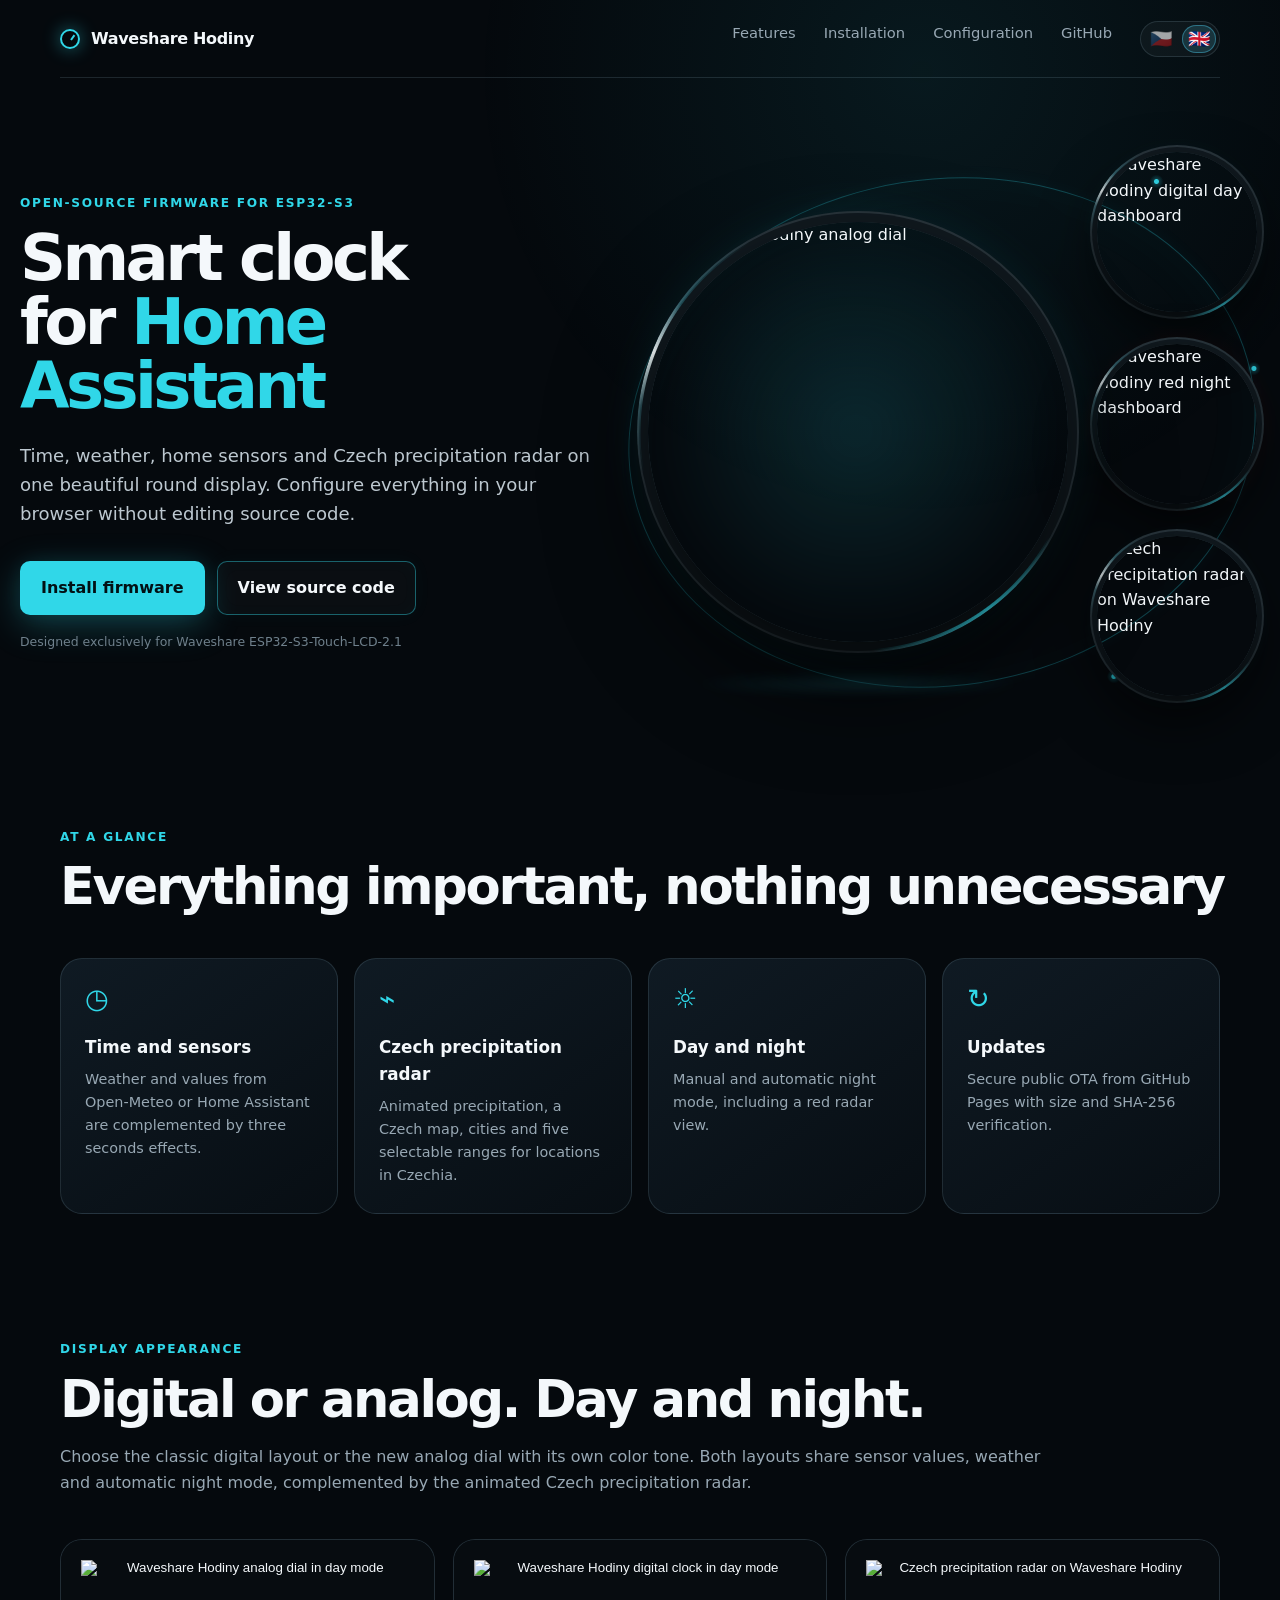
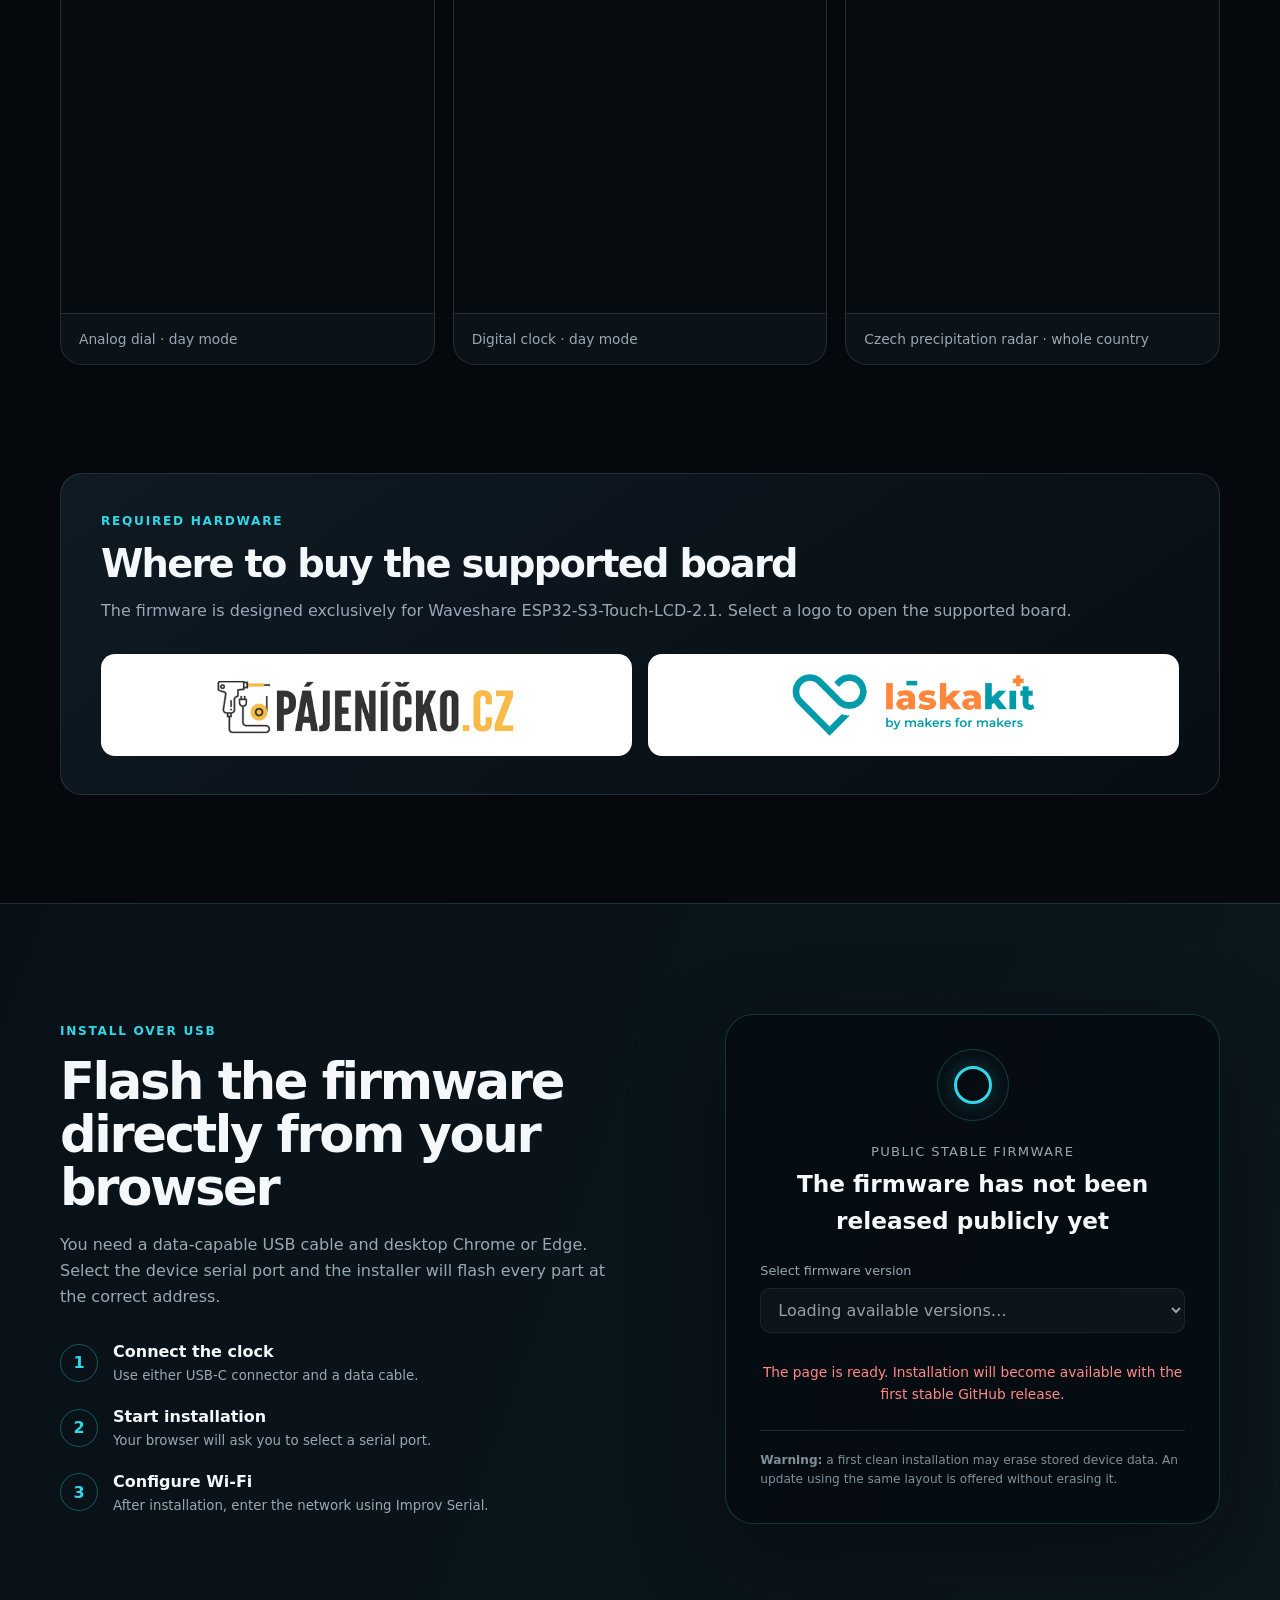
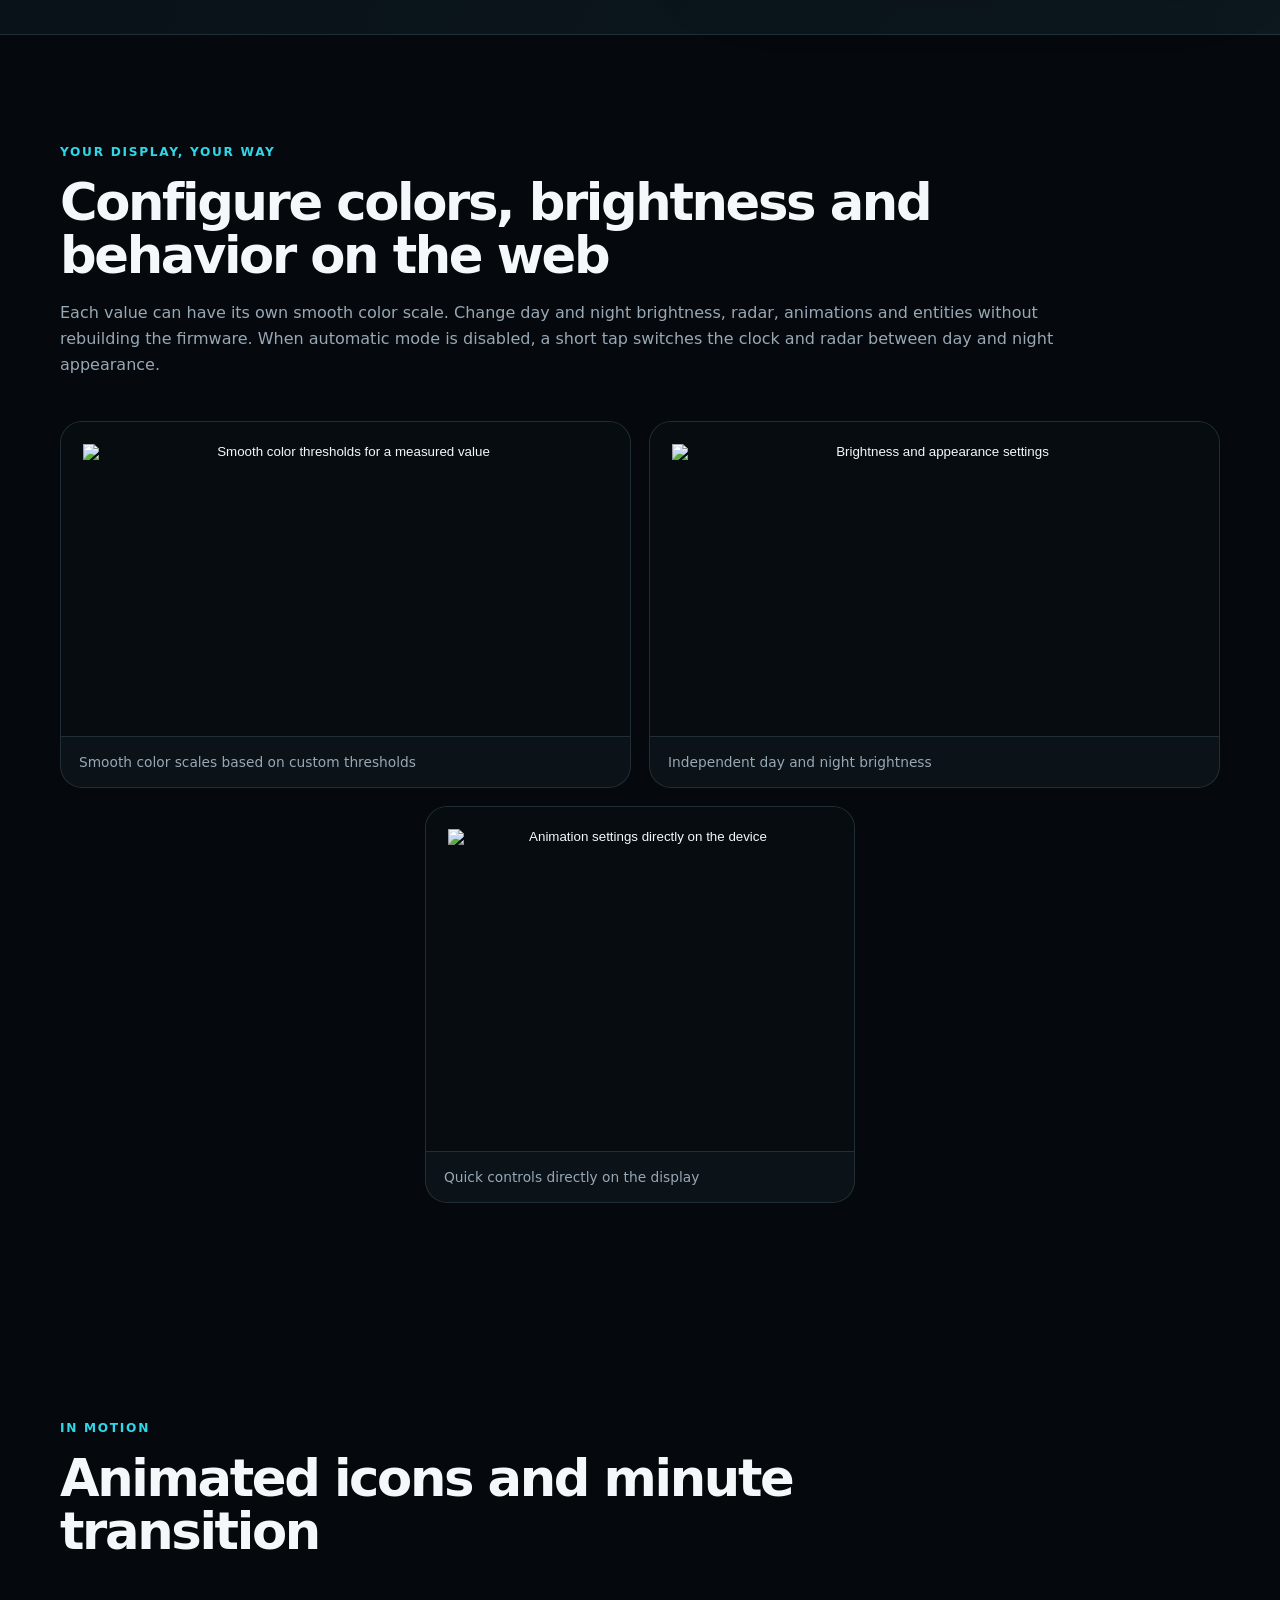
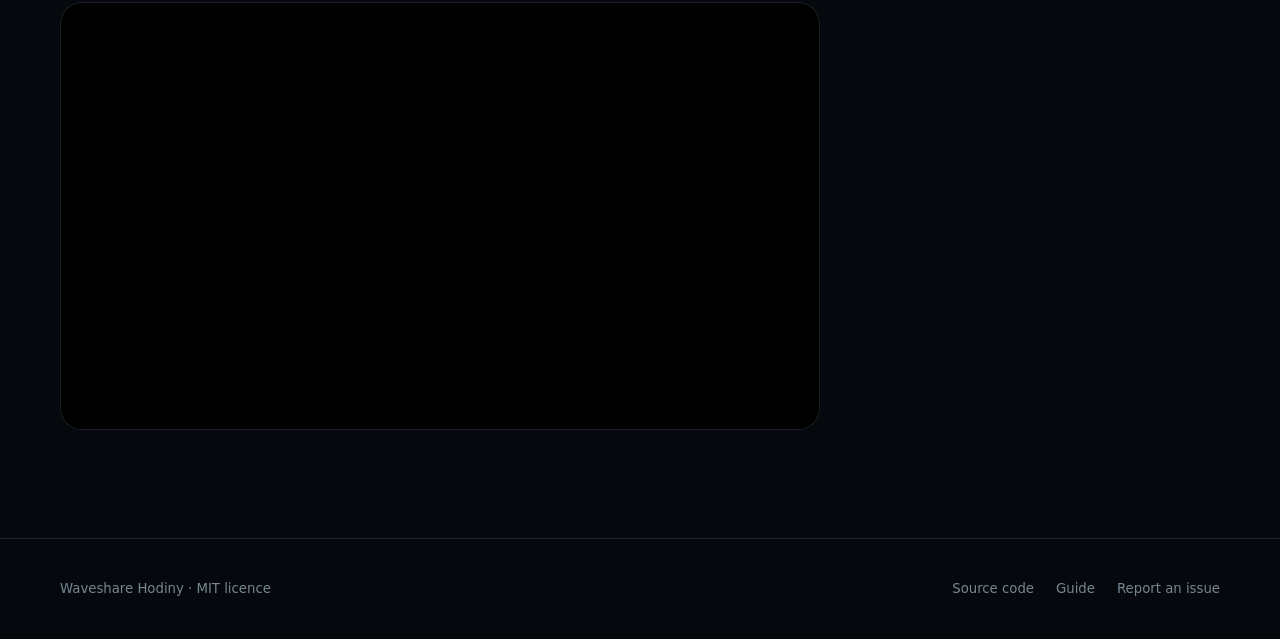
==== docs/index.html @ b1bf66e2 "Showcase analog clock and precipitation radar" ====
<!doctype html>
<html lang="cs">
  <head>
    <meta charset="utf-8">
    <meta name="viewport" content="width=device-width, initial-scale=1">
    <meta name="theme-color" content="#05090d">
    <meta name="description" content="Waveshare Hodiny – český Home Assistant dashboard pro kulatý dotykový displej Waveshare ESP32-S3-Touch-LCD-2.1.">
    <title>Waveshare Hodiny</title>
    <link rel="stylesheet" href="styles.css?v=dab2a3370044">
    <script type="module" src="vendor/esp-web-tools/install-button.js"></script>
    <script type="module" src="app.js?v=bb8005d7778e"></script>
  </head>
  <body>
    <header class="site-header">
      <a class="brand" href="#top" aria-label="Waveshare Hodiny – úvod">
        <span class="brand-mark" aria-hidden="true"></span>
        <span>Waveshare Hodiny</span>
      </a>
      <nav aria-label="Hlavní navigace">
        <a href="#funkce">Funkce</a>
        <a href="#instalace">Instalace</a>
        <a href="#nastaveni">Nastavení</a>
        <a href="https://github.com/CooLajz/waveshare-hodiny">GitHub</a>
        <span class="language-switch" role="group" aria-label="Jazyk stránky">
          <button type="button" data-language="cs" aria-label="Česky" title="Česky">🇨🇿</button>
          <button type="button" data-language="en" aria-label="English" title="English">🇬🇧</button>
        </span>
      </nav>
    </header>

    <main id="top">
      <section class="hero section-shell">
        <div class="hero-copy">
          <p class="eyebrow">Open-source firmware pro ESP32-S3</p>
          <h1>Chytré hodiny<br>pro <span>Home Assistant</span></h1>
          <p class="hero-lead">Čas, počasí, domácí senzory a srážkový radar ČHMÚ na jednom krásném kulatém displeji. Všechno nastavíte z prohlížeče, bez úpravy zdrojového kódu.</p>
          <div class="hero-actions">
            <a class="button button-primary" href="#instalace">Nainstalovat firmware</a>
            <a class="button button-secondary" href="https://github.com/CooLajz/waveshare-hodiny">Prohlédnout si zdrojový kód</a>
          </div>
          <p class="hardware-note">Určeno výhradně pro Waveshare ESP32-S3-Touch-LCD-2.1</p>
        </div>
        <div class="device-stage" aria-label="Digitální a analogový vzhled hodin s meteoradarem">
          <figure class="device device-analog">
            <img src="screenshots/dashboard-analog.png" alt="Analogový ciferník Waveshare Hodiny">
            <figcaption>Analogový ciferník</figcaption>
          </figure>
          <figure class="device device-digital-day">
            <img src="screenshots/dashboard.png" alt="Denní digitální dashboard Waveshare Hodiny">
            <figcaption>Digitální</figcaption>
          </figure>
          <figure class="device device-night">
            <img src="screenshots/dashboard-night.png" alt="Červený noční dashboard Waveshare Hodiny">
            <figcaption>Noc</figcaption>
          </figure>
          <figure class="device device-radar">
            <img src="screenshots/dashboard-radar.png" alt="Meteoradar ČHMÚ na displeji Waveshare Hodiny">
            <figcaption>Meteoradar</figcaption>
          </figure>
        </div>
      </section>

      <section id="funkce" class="section-shell section-block">
        <div class="section-heading feature-heading">
          <p class="eyebrow">Na první pohled</p>
          <h2>Všechno důležité, bez zbytečností</h2>
        </div>
        <div class="feature-grid">
          <article><span class="feature-icon">◷</span><h3>Čas a senzory</h3><p>Počasí a hodnoty z Open-Meteo nebo Home Assistantu doplňují tři efekty vteřin.</p></article>
          <article><span class="feature-icon">⌁</span><h3>Meteoradar ČHMÚ</h3><p>Animace srážek, mapa ČR, města a pět volitelných rozsahů pro lokality v Česku.</p></article>
          <article><span class="feature-icon">☼</span><h3>Den a noc</h3><p>Ruční i automatický noční režim včetně červeného meteoradaru.</p></article>
          <article><span class="feature-icon">↻</span><h3>Aktualizace</h3><p>Bezpečné veřejné OTA z GitHub Pages s kontrolou velikosti a SHA-256.</p></article>
        </div>
      </section>

      <section class="display-gallery section-shell section-block">
        <div class="section-heading narrow">
          <p class="eyebrow">Vzhled displeje</p>
          <h2>Digitální nebo analogové. Ve dne i v noci.</h2>
          <p>Vyberte si klasické digitální rozložení nebo nový analogový ciferník s vlastním barevným tónem. Oba vzhledy sdílejí naměřené hodnoty, počasí i automatický noční režim a doplňuje je animovaný meteoradar ČHMÚ.</p>
        </div>
        <div class="clock-gallery">
          <figure>
            <button class="image-zoom" type="button" data-full="screenshots/dashboard-analog.png" aria-label="Zobrazit denní analogový ciferník v plné velikosti">
              <img src="screenshots/dashboard-analog.png" alt="Analogový ciferník Waveshare Hodiny v denním režimu">
              <span>Zvětšit</span>
            </button>
            <figcaption>Analogový ciferník · denní režim</figcaption>
          </figure>
          <figure>
            <button class="image-zoom" type="button" data-full="screenshots/dashboard.png" aria-label="Zobrazit denní digitální ciferník v plné velikosti">
              <img src="screenshots/dashboard.png" alt="Digitální ciferník Waveshare Hodiny v denním režimu">
              <span>Zvětšit</span>
            </button>
            <figcaption>Digitální ciferník · denní režim</figcaption>
          </figure>
          <figure>
            <button class="image-zoom" type="button" data-full="screenshots/dashboard-radar.png" aria-label="Zobrazit meteoradar ČHMÚ v plné velikosti">
              <img src="screenshots/dashboard-radar.png" alt="Meteoradar ČHMÚ na displeji Waveshare Hodiny">
              <span>Zvětšit</span>
            </button>
            <figcaption>Meteoradar ČHMÚ · celá Česká republika</figcaption>
          </figure>
        </div>
      </section>

      <section class="hardware-section section-shell">
        <div class="hardware-panel">
          <div>
            <p class="eyebrow">Potřebný hardware</p>
            <h2>Kde koupit podporovanou desku</h2>
            <p>Firmware je určený výhradně pro Waveshare ESP32-S3-Touch-LCD-2.1. Kliknutím na logo přejdete přímo k podporované desce.</p>
          </div>
          <div class="hardware-links">
            <a class="retailer-logo" href="https://pajenicko.cz/waveshare-esp32-s3-touch-lcd-2.1-s-kulatym-ips-lcd-dotykovym-displejem" target="_blank" rel="noopener noreferrer" aria-label="Koupit podporovanou desku na Pájeníčko.cz">
              <img src="assets/retailers/pajenicko.png" alt="Pájeníčko.cz">
            </a>
            <a class="retailer-logo" href="https://www.laskakit.cz/waveshare-esp32-s3-round-2-1--480--480-ips-touch-wifi-modul/" target="_blank" rel="noopener noreferrer" aria-label="Koupit podporovanou desku na LaskaKit">
              <img src="assets/retailers/laskakit.png" alt="LaskaKit – by makers for makers">
            </a>
          </div>
        </div>
      </section>

      <section id="instalace" class="installer-section">
        <div class="section-shell installer-layout">
          <div>
            <p class="eyebrow">Instalace přes USB</p>
            <h2>Firmware nahrajete přímo z prohlížeče</h2>
            <p>Potřebujete datový USB kabel a Chrome nebo Edge na počítači. Vyberte sériový port zařízení a instalátor nahraje všechny části na správné adresy.</p>
            <ol class="steps">
              <li><span>1</span><div><strong>Připojte hodiny</strong><small>Použijte jeden z USB-C konektorů a datový kabel.</small></div></li>
              <li><span>2</span><div><strong>Spusťte instalaci</strong><small>Prohlížeč Vás požádá o výběr sériového portu.</small></div></li>
              <li><span>3</span><div><strong>Nastavte Wi-Fi</strong><small>Po instalaci zadejte síť přes Improv Serial.</small></div></li>
            </ol>
          </div>
          <div class="installer-card">
            <div class="installer-orbit" aria-hidden="true"><span></span></div>
            <p class="installer-label">Veřejný stabilní firmware</p>
            <p class="installer-version" id="firmware-version">Zjišťuji dostupnost…</p>
            <label class="firmware-select-label" for="firmware-select">Vyberte verzi firmware</label>
            <select class="firmware-select" id="firmware-select" disabled>
              <option>Načítám dostupné verze…</option>
            </select>
            <esp-web-install-button id="install-button">
              <button class="button button-primary install-action" slot="activate" type="button">Připojit zařízení</button>
              <p slot="unsupported">Tento prohlížeč nepodporuje Web Serial. Otevřete stránku v desktopovém Chromu nebo Edge.</p>
              <p slot="not-allowed">Přístup k sériovému portu není povolený. Otevřete stránku přes zabezpečené HTTPS.</p>
            </esp-web-install-button>
            <p class="installer-status" id="installer-status" role="status">Instalátor se připravuje.</p>
            <p class="installer-downgrade" id="installer-downgrade" role="status" hidden><strong>Instalujete starší verzi.</strong> Konfigurace vytvořená novějším firmwarem nemusí být se starší verzí plně kompatibilní. Pokud zařízení po návratu nefunguje správně, může být nutná čistá instalace se smazáním uživatelských dat.</p>
            <p class="installer-warning"><strong>Pozor:</strong> první čistá instalace může vymazat uložená data zařízení. Aktualizace stejného layoutu je nabídnuta bez mazání.</p>
          </div>
        </div>
      </section>

      <section id="nastaveni" class="section-shell section-block">
        <div class="section-heading narrow">
          <p class="eyebrow">Displej podle Vás</p>
          <h2>Barvy, jas i chování nastavíte ve webu</h2>
          <p>Každá veličina může mít vlastní plynulou barevnou škálu. Denní a noční jas, meteoradar, animace i entity změníte bez nového sestavení firmware. Při vypnuté automatice přepne krátký dotyk denní a noční vzhled na hodinách i radaru.</p>
        </div>
        <div class="showcase-grid">
          <figure>
            <button class="image-zoom" type="button" data-full="screenshots/web-color-scales.png" aria-label="Zobrazit barevné škály v plné velikosti">
              <img src="screenshots/web-color-scales.png" alt="Plynulé barevné prahy měřené hodnoty">
              <span>Zvětšit</span>
            </button>
            <figcaption>Plynulé barevné škály podle vlastních prahů</figcaption>
          </figure>
          <figure>
            <button class="image-zoom" type="button" data-full="screenshots/web-display-settings.png" aria-label="Zobrazit nastavení jasu v plné velikosti">
              <img src="screenshots/web-display-settings.png" alt="Nastavení jasu a vzhledu">
              <span>Zvětšit</span>
            </button>
            <figcaption>Samostatný denní a noční jas</figcaption>
          </figure>
          <figure>
            <button class="image-zoom device-preview" type="button" data-full="screenshots/device-settings-2.png" aria-label="Zobrazit nastavení zařízení v plné velikosti">
              <img src="screenshots/device-settings-2.png" alt="Nastavení animací přímo na zařízení">
              <span>Zvětšit</span>
            </button>
            <figcaption>Rychlé volby přímo na displeji</figcaption>
          </figure>
        </div>
      </section>

      <section class="video-section section-shell section-block">
        <div class="section-heading narrow">
          <p class="eyebrow">V pohybu</p>
          <h2>Animované ikony a přechod minuty</h2>
        </div>
        <video controls muted playsinline preload="metadata" poster="screenshots/dashboard.png">
          <source src="media/waveshare-hodiny-minute-transition.mp4" type="video/mp4">
        </video>
      </section>
    </main>

    <dialog class="lightbox" id="image-lightbox" aria-label="Náhled obrázku v plné velikosti">
      <button class="lightbox-close" type="button" aria-label="Zavřít náhled">×</button>
      <img src="" alt="">
      <p></p>
    </dialog>

    <footer>
      <div class="section-shell footer-inner">
        <span>Waveshare Hodiny · MIT licence</span>
        <div><a href="https://github.com/CooLajz/waveshare-hodiny">Zdrojový kód</a><a href="https://github.com/CooLajz/waveshare-hodiny/blob/main/README.md">Návod</a><a href="https://github.com/CooLajz/waveshare-hodiny/issues">Nahlásit problém</a></div>
      </div>
    </footer>
  </body>
</html>
---- docs/styles.css ----
:root {
  color-scheme: dark;
  --bg: #05090d;
  --panel: #0b1218;
  --panel-2: #101a22;
  --text: #f4f8fb;
  --muted: #98a8b4;
  --line: rgba(154, 190, 209, 0.16);
  --cyan: #30d7e8;
  --cyan-soft: rgba(48, 215, 232, 0.14);
  --red: #f04444;
  --radius: 22px;
  font-family: Inter, ui-sans-serif, system-ui, -apple-system, BlinkMacSystemFont, "Segoe UI", sans-serif;
}

* { box-sizing: border-box; }
html { scroll-behavior: smooth; }
body { margin: 0; background: var(--bg); color: var(--text); line-height: 1.6; }
body::before { content: ""; position: fixed; inset: 0; pointer-events: none; background: radial-gradient(circle at 72% 8%, rgba(48, 215, 232, 0.08), transparent 28rem); z-index: -1; }
a { color: inherit; text-decoration: none; }
img, video { display: block; max-width: 100%; }
.section-shell { width: min(1160px, calc(100% - 40px)); margin-inline: auto; }
.site-header { width: min(1160px, calc(100% - 40px)); height: 78px; margin: auto; display: flex; align-items: center; justify-content: space-between; border-bottom: 1px solid var(--line); }
.brand { display: flex; align-items: center; gap: 11px; font-weight: 760; letter-spacing: -0.02em; }
.brand-mark { width: 20px; aspect-ratio: 1; border: 2px solid var(--cyan); border-radius: 50%; box-shadow: 0 0 18px rgba(48, 215, 232, 0.45); position: relative; }
.brand-mark::after { content: ""; position: absolute; width: 2px; height: 6px; background: var(--cyan); left: 8px; top: 3px; transform-origin: bottom; transform: rotate(35deg); }
nav { display: flex; gap: 28px; color: var(--muted); font-size: 0.92rem; }
nav a:hover, footer a:hover { color: var(--cyan); }
.language-switch { display: inline-flex; gap: 4px; padding: 3px; border: 1px solid var(--line); border-radius: 999px; background: rgba(255,255,255,.035); }
.language-switch button { display: grid; place-items: center; width: 34px; height: 28px; padding: 0; border: 0; border-radius: 999px; background: transparent; font-size: 18px; line-height: 1; cursor: pointer; filter: saturate(.72); opacity: .62; }
.language-switch button:hover { opacity: 1; filter: none; }
.language-switch button[aria-pressed="true"] { background: rgba(76,203,236,.16); box-shadow: inset 0 0 0 1px rgba(76,203,236,.42); filter: none; opacity: 1; }
.hero { width: min(1320px, calc(100% - 40px)); min-height: 680px; display: grid; grid-template-columns: .49fr .51fr; align-items: center; gap: 46px; padding-block: 76px 62px; }
.eyebrow { margin: 0 0 13px; color: var(--cyan); text-transform: uppercase; font-size: 0.76rem; font-weight: 800; letter-spacing: 0.14em; }
h1, h2, h3, p { margin-top: 0; }
h1 { margin-bottom: 24px; font-size: clamp(3rem, 5vw, 4.65rem); line-height: 1; letter-spacing: -0.056em; max-width: 650px; }
h1 span { color: var(--cyan); }
h2 { margin-bottom: 18px; font-size: clamp(2rem, 4vw, 3.6rem); line-height: 1.04; letter-spacing: -0.046em; }
.hero-lead { max-width: 620px; color: #bdc8d0; font-size: 1.13rem; }
.hero-actions { display: flex; flex-wrap: wrap; gap: 12px; margin: 32px 0 17px; }
.button { border: 1px solid transparent; border-radius: 10px; padding: 13px 20px; font: inherit; font-weight: 750; cursor: pointer; display: inline-flex; align-items: center; justify-content: center; transition: transform 160ms ease, border-color 160ms ease, background 160ms ease; }
.button:hover { transform: translateY(-2px); }
.button-primary { background: var(--cyan); color: #021014; box-shadow: 0 10px 36px rgba(48,215,232,.25), 0 0 22px rgba(48,215,232,.08); }
.button-secondary { background: rgba(255,255,255,.025); border-color: rgba(48,215,232,.42); color: var(--text); box-shadow: inset 0 0 18px rgba(48,215,232,.025), 0 0 20px rgba(48,215,232,.035); }
.hardware-note { color: #6f808c; font-size: 0.78rem; }
.device-stage { min-height: 550px; position: relative; isolation: isolate; background: radial-gradient(circle at 83% 5%, rgba(48,215,232,.95) 0 2px, rgba(48,215,232,.2) 3px, transparent 7px), radial-gradient(circle at 99% 39%, rgba(48,215,232,.95) 0 2px, rgba(48,215,232,.2) 3px, transparent 7px), radial-gradient(circle at 76% 95%, rgba(48,215,232,.95) 0 2px, rgba(48,215,232,.2) 3px, transparent 7px); }
.device-stage::before { content: ""; position: absolute; inset: 25px 3px 18px -24px; z-index: -2; border: 1px solid rgba(48,215,232,.28); border-radius: 50%; transform: rotate(-9deg); box-shadow: inset 0 0 60px rgba(48,215,232,.035), 0 0 18px rgba(48,215,232,.045); animation: hero-orbit 12s ease-in-out infinite alternate; }
.device-stage::after { content: ""; position: absolute; width: 430px; height: 430px; top: 62px; left: -10px; z-index: -1; border-radius: 50%; background: radial-gradient(circle, rgba(48,215,232,.14), transparent 68%); filter: blur(18px); }
.device { --device-size: 160px; position: absolute; width: var(--device-size); margin: 0; display: flex; flex-direction: column; align-items: center; isolation: isolate; }
.device img { width: 100%; aspect-ratio: 1; border-radius: 50%; box-shadow: 0 24px 56px rgba(0,0,0,.7), 0 0 0 5px #111a20, 0 0 0 7px #2a363d, 0 0 24px rgba(48,215,232,.075); }
.device::before { content: ""; position: absolute; top: -7px; left: -7px; z-index: 2; width: calc(var(--device-size) + 14px); height: calc(var(--device-size) + 14px); border-radius: 50%; background: conic-gradient(from 205deg, transparent 0 18%, rgba(125,238,255,.16) 23%, rgba(255,255,255,.72) 26%, rgba(85,225,248,.2) 30%, transparent 36% 77%, rgba(48,215,232,.48) 84%, transparent 92%); -webkit-mask: radial-gradient(farthest-side, transparent calc(100% - 3px), #000 calc(100% - 2px)); mask: radial-gradient(farthest-side, transparent calc(100% - 3px), #000 calc(100% - 2px)); pointer-events: none; filter: drop-shadow(0 0 7px rgba(48,215,232,.22)); }
.device figcaption { position: absolute; width: 1px; height: 1px; padding: 0; margin: -1px; overflow: hidden; clip: rect(0, 0, 0, 0); white-space: nowrap; border: 0; }
.device-analog { --device-size: 420px; top: 68px; left: -3px; z-index: 3; animation: hero-float-main 6s ease-in-out infinite; }
.device-analog img { box-shadow: 0 42px 96px rgba(0,0,0,.74), 0 0 0 9px #111a20, 0 0 0 11px #2a363d, 0 0 56px rgba(48,215,232,.14); }
.device-analog::before { top: -11px; left: -11px; width: calc(var(--device-size) + 22px); height: calc(var(--device-size) + 22px); background: conic-gradient(from 205deg, transparent 0 15%, rgba(125,238,255,.17) 20%, rgba(255,255,255,.82) 24%, rgba(85,225,248,.22) 28%, transparent 35% 76%, rgba(48,215,232,.55) 83%, transparent 92%); -webkit-mask: radial-gradient(farthest-side, transparent calc(100% - 4px), #000 calc(100% - 3px)); mask: radial-gradient(farthest-side, transparent calc(100% - 4px), #000 calc(100% - 3px)); filter: drop-shadow(0 0 10px rgba(48,215,232,.3)); }
.device-analog::after { content: ""; position: absolute; top: calc(var(--device-size) + 25px); left: 10%; z-index: -1; width: 80%; height: 34px; border-radius: 50%; background: radial-gradient(ellipse, rgba(87,226,248,.22) 0%, rgba(48,215,232,.1) 34%, transparent 72%); filter: blur(9px); transform: scaleY(.58); pointer-events: none; }
.device-digital-day { top: -2px; right: 3px; z-index: 2; animation: hero-float-satellite 7s ease-in-out infinite; }
.device-night { top: 190px; right: 3px; z-index: 2; animation: hero-float-satellite 7s ease-in-out -2.3s infinite; }
.device-night img { box-shadow: 0 24px 56px rgba(0,0,0,.72), 0 0 0 5px #111a20, 0 0 0 7px #2a363d, 0 0 30px rgba(240,68,68,.09); }
.device-radar { top: 382px; right: 3px; z-index: 2; animation: hero-float-satellite 7s ease-in-out -4.6s infinite; }
@keyframes hero-float-main { 0%, 100% { translate: 0 0; } 50% { translate: 0 -7px; } }
@keyframes hero-float-satellite { 0%, 100% { translate: 0 0; } 50% { translate: 0 -5px; } }
@keyframes hero-orbit { from { transform: rotate(-9deg); } to { transform: rotate(-6deg); } }
.section-block { padding-block: 108px; }
.section-heading { max-width: 760px; margin-bottom: 44px; }
.section-heading.narrow { max-width: 1000px; }
.section-heading.feature-heading { max-width: none; }
.feature-heading h2 { white-space: nowrap; }
.section-heading > p:last-child { color: var(--muted); }
.feature-grid { display: grid; grid-template-columns: repeat(4, 1fr); gap: 16px; }
.feature-grid article { padding: 26px 24px; background: linear-gradient(145deg, rgba(17,29,38,.9), rgba(8,15,20,.9)); border: 1px solid var(--line); border-radius: var(--radius); }
.feature-grid h3 { margin: 19px 0 7px; font-size: 1.05rem; }
.feature-grid p { margin: 0; color: var(--muted); font-size: .9rem; }
.feature-icon { color: var(--cyan); font-size: 1.7rem; line-height: 1; }
#funkce { padding-top: 62px; }
.display-gallery { padding-top: 18px; }
.clock-gallery { display: grid; grid-template-columns: repeat(3, minmax(0, 1fr)); gap: 18px; }
.clock-gallery figure { margin: 0; overflow: hidden; background: var(--panel); border: 1px solid var(--line); border-radius: var(--radius); }
.clock-gallery .image-zoom { min-height: 0; padding: 20px; aspect-ratio: 1; }
.clock-gallery .image-zoom img { width: 100%; height: auto; aspect-ratio: 1; object-fit: contain; }
.clock-gallery figcaption { padding: 14px 18px; color: var(--muted); font-size: .86rem; border-top: 1px solid var(--line); }
.hardware-section { padding-bottom: 108px; }
.hardware-panel { display: grid; gap: 30px; padding: 38px 40px; background: linear-gradient(145deg, rgba(17,29,38,.9), rgba(8,15,20,.9)); border: 1px solid var(--line); border-radius: var(--radius); }
.hardware-panel h2 { margin-bottom: 14px; font-size: clamp(1.8rem, 3vw, 2.8rem); }
.hardware-panel > div:first-child > p:last-child { margin-bottom: 0; color: var(--muted); }
.hardware-links { display: grid; grid-template-columns: repeat(2, minmax(0, 1fr)); gap: 16px; }
.retailer-logo { min-height: 102px; padding: 18px 24px; display: grid; place-items: center; background: #fff; border: 2px solid transparent; border-radius: 14px; overflow: hidden; transition: transform 160ms ease, border-color 160ms ease, box-shadow 160ms ease; }
.retailer-logo:hover, .retailer-logo:focus-visible { transform: translateY(-2px); border-color: var(--cyan); box-shadow: 0 10px 30px rgba(48,215,232,.12); }
.retailer-logo:focus-visible { outline: 2px solid var(--cyan); outline-offset: 3px; }
.retailer-logo img { width: auto; max-width: 100%; height: 62px; object-fit: contain; }
.installer-section { background: linear-gradient(110deg, #081117, #0c171e); border-block: 1px solid var(--line); }
.installer-layout { display: grid; grid-template-columns: 1fr .86fr; gap: 90px; align-items: center; padding-block: 110px; }
.installer-layout > div:first-child > p:not(.eyebrow) { color: var(--muted); }
.steps { list-style: none; padding: 0; margin: 30px 0 0; display: grid; gap: 18px; }
.steps li { display: flex; align-items: center; gap: 15px; }
.steps li > span { flex: 0 0 38px; height: 38px; display: grid; place-items: center; border: 1px solid rgba(48,215,232,.35); border-radius: 50%; color: var(--cyan); font-weight: 800; }
.steps strong, .steps small { display: block; }
.steps small { color: var(--muted); }
.installer-card { padding: 34px; text-align: center; background: rgba(5,10,14,.72); border: 1px solid rgba(48,215,232,.22); border-radius: 28px; box-shadow: 0 30px 90px rgba(0,0,0,.34); }
.installer-orbit { width: 72px; height: 72px; margin: 0 auto 20px; border: 1px solid rgba(48,215,232,.25); border-radius: 50%; display: grid; place-items: center; }
.installer-orbit span { width: 38px; height: 38px; border: 3px solid var(--cyan); border-radius: 50%; box-shadow: 0 0 25px rgba(48,215,232,.28); }
.installer-label { margin-bottom: 3px; color: var(--muted); font-size: .82rem; text-transform: uppercase; letter-spacing: .1em; }
.installer-version { margin-bottom: 22px; font-size: 1.45rem; font-weight: 800; }
.firmware-select-label { display: block; margin-bottom: 7px; color: var(--muted); font-size: .8rem; text-align: left; }
.firmware-select { width: 100%; margin-bottom: 14px; padding: 11px 13px; border: 1px solid var(--line); border-radius: 10px; background: var(--panel-2); color: var(--text); font: inherit; cursor: pointer; }
.firmware-select:focus-visible { outline: 2px solid var(--cyan); outline-offset: 2px; }
.firmware-select:disabled { cursor: wait; opacity: .62; }
.install-action { width: 100%; font-size: 1rem; }
esp-web-install-button:not([ready]) { display: none; }
.installer-status { min-height: 1.7em; margin: 14px 0 0; color: var(--muted); font-size: .86rem; }
.installer-status.error { color: #ff8888; }
.installer-downgrade { margin: 18px 0 0; padding: 13px 14px; border: 1px solid rgba(240,68,68,.35); border-radius: 10px; background: rgba(240,68,68,.08); color: #ffb0b0; font-size: .78rem; text-align: left; }
.installer-warning { margin: 24px 0 0; padding-top: 20px; border-top: 1px solid var(--line); color: #7f909b; font-size: .76rem; text-align: left; }
.showcase-grid { display: grid; grid-template-columns: repeat(2, minmax(0, 1fr)); gap: 18px; align-items: stretch; }
.showcase-grid figure { margin: 0; overflow: hidden; background: var(--panel); border: 1px solid var(--line); border-radius: var(--radius); }
.image-zoom { position: relative; width: 100%; min-height: 300px; padding: 22px; border: 0; background: #070c10; color: var(--text); cursor: zoom-in; display: grid; place-items: center; overflow: hidden; }
.image-zoom img { width: 100%; height: 270px; object-fit: contain; object-position: center; transition: transform 180ms ease; }
.image-zoom span { position: absolute; right: 14px; bottom: 12px; padding: 6px 10px; border: 1px solid var(--line); border-radius: 8px; background: rgba(3,8,11,.86); color: #c9d6dd; font-family: inherit; font-size: .72rem; font-weight: 700; line-height: 1; opacity: 0; transform: translateY(4px); transition: opacity 160ms ease, transform 160ms ease; }
.image-zoom:hover img, .image-zoom:focus-visible img { transform: scale(1.015); }
.image-zoom:hover span, .image-zoom:focus-visible span { opacity: 1; transform: translateY(0); }
.image-zoom:focus-visible { outline: 2px solid var(--cyan); outline-offset: -2px; }
.device-preview img { height: 300px; }
.showcase-grid figcaption { padding: 14px 18px; color: var(--muted); font-size: .86rem; border-top: 1px solid var(--line); }
.showcase-grid figure:last-child { grid-column: 1 / -1; width: min(430px, 100%); justify-self: center; }
.lightbox { width: min(1180px, calc(100% - 32px)); max-width: none; max-height: calc(100vh - 32px); padding: 48px 18px 18px; border: 1px solid rgba(48,215,232,.28); border-radius: 20px; background: #05090d; color: var(--text); box-shadow: 0 35px 100px rgba(0,0,0,.78); overflow: auto; }
.lightbox::backdrop { background: rgba(0,0,0,.86); backdrop-filter: blur(5px); }
.lightbox img { width: auto; max-width: 100%; max-height: calc(100vh - 125px); margin: auto; object-fit: contain; }
.lightbox p { margin: 12px 38px 0; color: var(--muted); text-align: center; font-size: .88rem; }
.lightbox-close { position: absolute; top: 9px; right: 11px; width: 36px; height: 36px; border: 1px solid var(--line); border-radius: 50%; background: var(--panel-2); color: var(--text); font: 400 1.65rem/1 sans-serif; cursor: pointer; }
.lightbox-close:hover, .lightbox-close:focus-visible { border-color: var(--cyan); color: var(--cyan); }
.video-section video { width: min(760px, 100%); aspect-ratio: 16/9; object-fit: cover; border-radius: var(--radius); border: 1px solid var(--line); background: #000; }
footer { border-top: 1px solid var(--line); color: #768792; font-size: .83rem; }
.footer-inner { min-height: 100px; display: flex; align-items: center; justify-content: space-between; gap: 20px; }
.footer-inner div { display: flex; gap: 22px; }

@media (max-width: 900px) {
  nav { gap: 12px; }
  nav > a { display: none; }
  .hero, .installer-layout { grid-template-columns: 1fr; }
  .hero { width: min(100% - 40px, 1160px); padding-top: 56px; }
  .device-stage { min-height: 550px; max-width: 560px; width: 100%; margin: auto; }
  .feature-grid { grid-template-columns: repeat(2, 1fr); }
  .clock-gallery { grid-template-columns: repeat(2, minmax(0, 1fr)); }
  .clock-gallery figure:last-child { grid-column: 1 / -1; width: min(360px, 100%); justify-self: center; }
  .installer-layout { gap: 55px; }
}

@media (max-width: 620px) {
  .section-shell, .site-header, .hero { width: min(100% - 28px, 1160px); }
  .site-header { height: 68px; }
  .hero { gap: 42px; padding-block: 48px 70px; }
  h1 { font-size: clamp(2.8rem, 15vw, 4rem); }
  h2 { font-size: 2.35rem; }
  .feature-heading h2 { white-space: normal; }
  .hero-actions .button { width: 100%; }
  .hero { overflow: clip; }
  .device-stage { min-height: 430px; }
  .device-stage::before { inset: 2px 24px 70px; transform: rotate(-5deg); }
  .device-stage::after { width: 270px; height: 270px; top: 24px; left: 50%; transform: translateX(-50%); }
  .device-analog { top: 16px; left: 50%; transform: translateX(-50%); }
  .device.device-analog { --device-size: min(72vw, 270px); }
  .device-analog img { box-shadow: 0 30px 66px rgba(0,0,0,.68), 0 0 0 7px #111a20, 0 0 0 9px #2a363d, 0 0 34px rgba(48,215,232,.1); }
  .device { --device-size: min(25vw, 94px); }
  .device img { box-shadow: 0 16px 36px rgba(0,0,0,.68), 0 0 0 4px #111a20, 0 0 0 6px #2a363d; }
  .device-digital-day { top: auto; right: auto; bottom: 0; left: 2px; }
  .device-night { top: auto; right: auto; bottom: 0; left: 50%; transform: translateX(-50%); }
  .device-radar { top: auto; right: 2px; bottom: 0; }
  .device-night img { box-shadow: 0 16px 36px rgba(0,0,0,.7), 0 0 0 4px #111a20, 0 0 0 6px #2a363d, 0 0 20px rgba(240,68,68,.08); }
  .feature-grid, .showcase-grid, .clock-gallery { grid-template-columns: 1fr; }
  .clock-gallery figure:last-child { grid-column: auto; width: 100%; }
  .hardware-section { padding-bottom: 76px; }
  .hardware-panel { padding: 28px 22px; }
  .retailer-logo { min-height: 92px; padding: 16px 20px; }
  .retailer-logo img { height: 54px; }
  .showcase-grid figure:last-child { grid-column: auto; }
  .image-zoom { min-height: 230px; padding: 14px; }
  .image-zoom img, .device-preview img { height: 220px; }
  .lightbox { padding: 46px 10px 14px; }
  .section-block, .installer-layout { padding-block: 76px; }
  .installer-card { padding: 26px 20px; }
  .footer-inner { padding-block: 28px; flex-direction: column; align-items: flex-start; }
  .footer-inner div { flex-wrap: wrap; gap: 10px 20px; }
}

@media (prefers-reduced-motion: reduce) {
  html { scroll-behavior: auto; }
  *, *::before, *::after { transition-duration: .01ms !important; }
  .device, .device-stage::before { animation: none !important; }
}
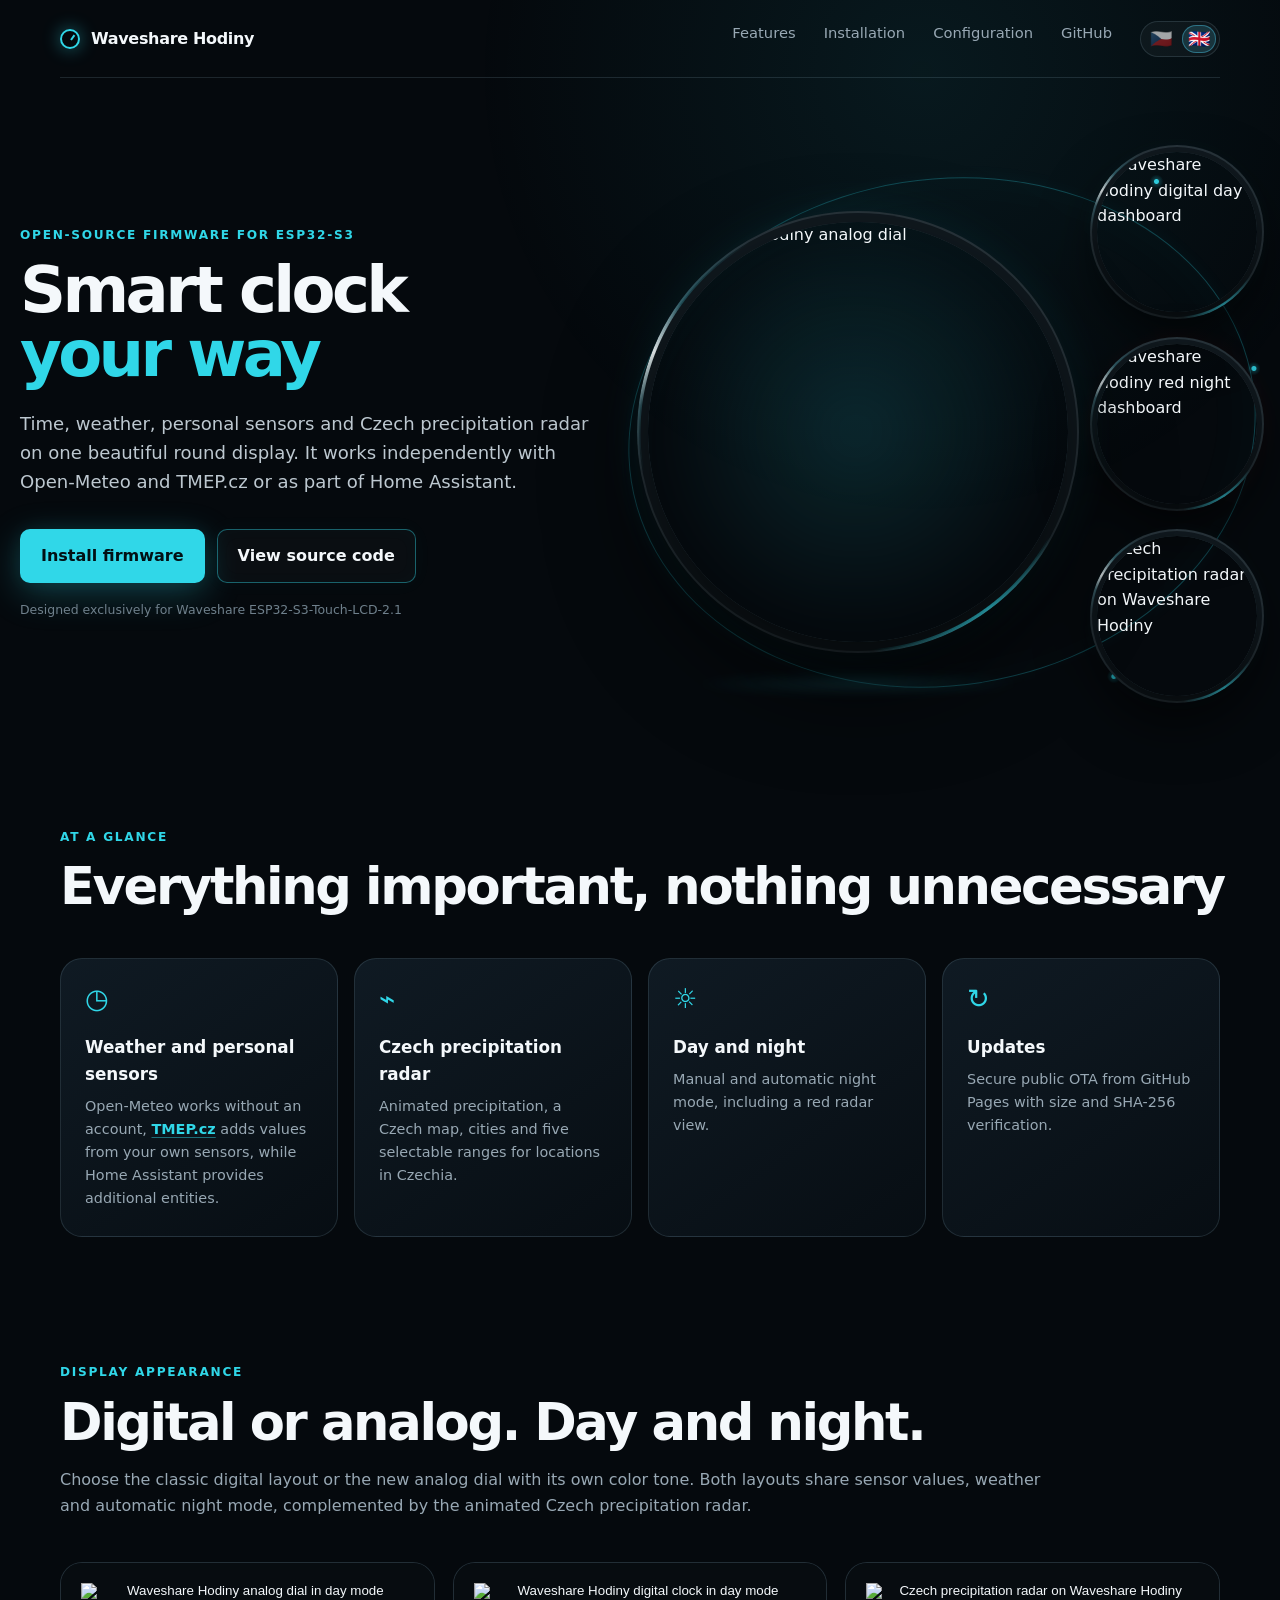
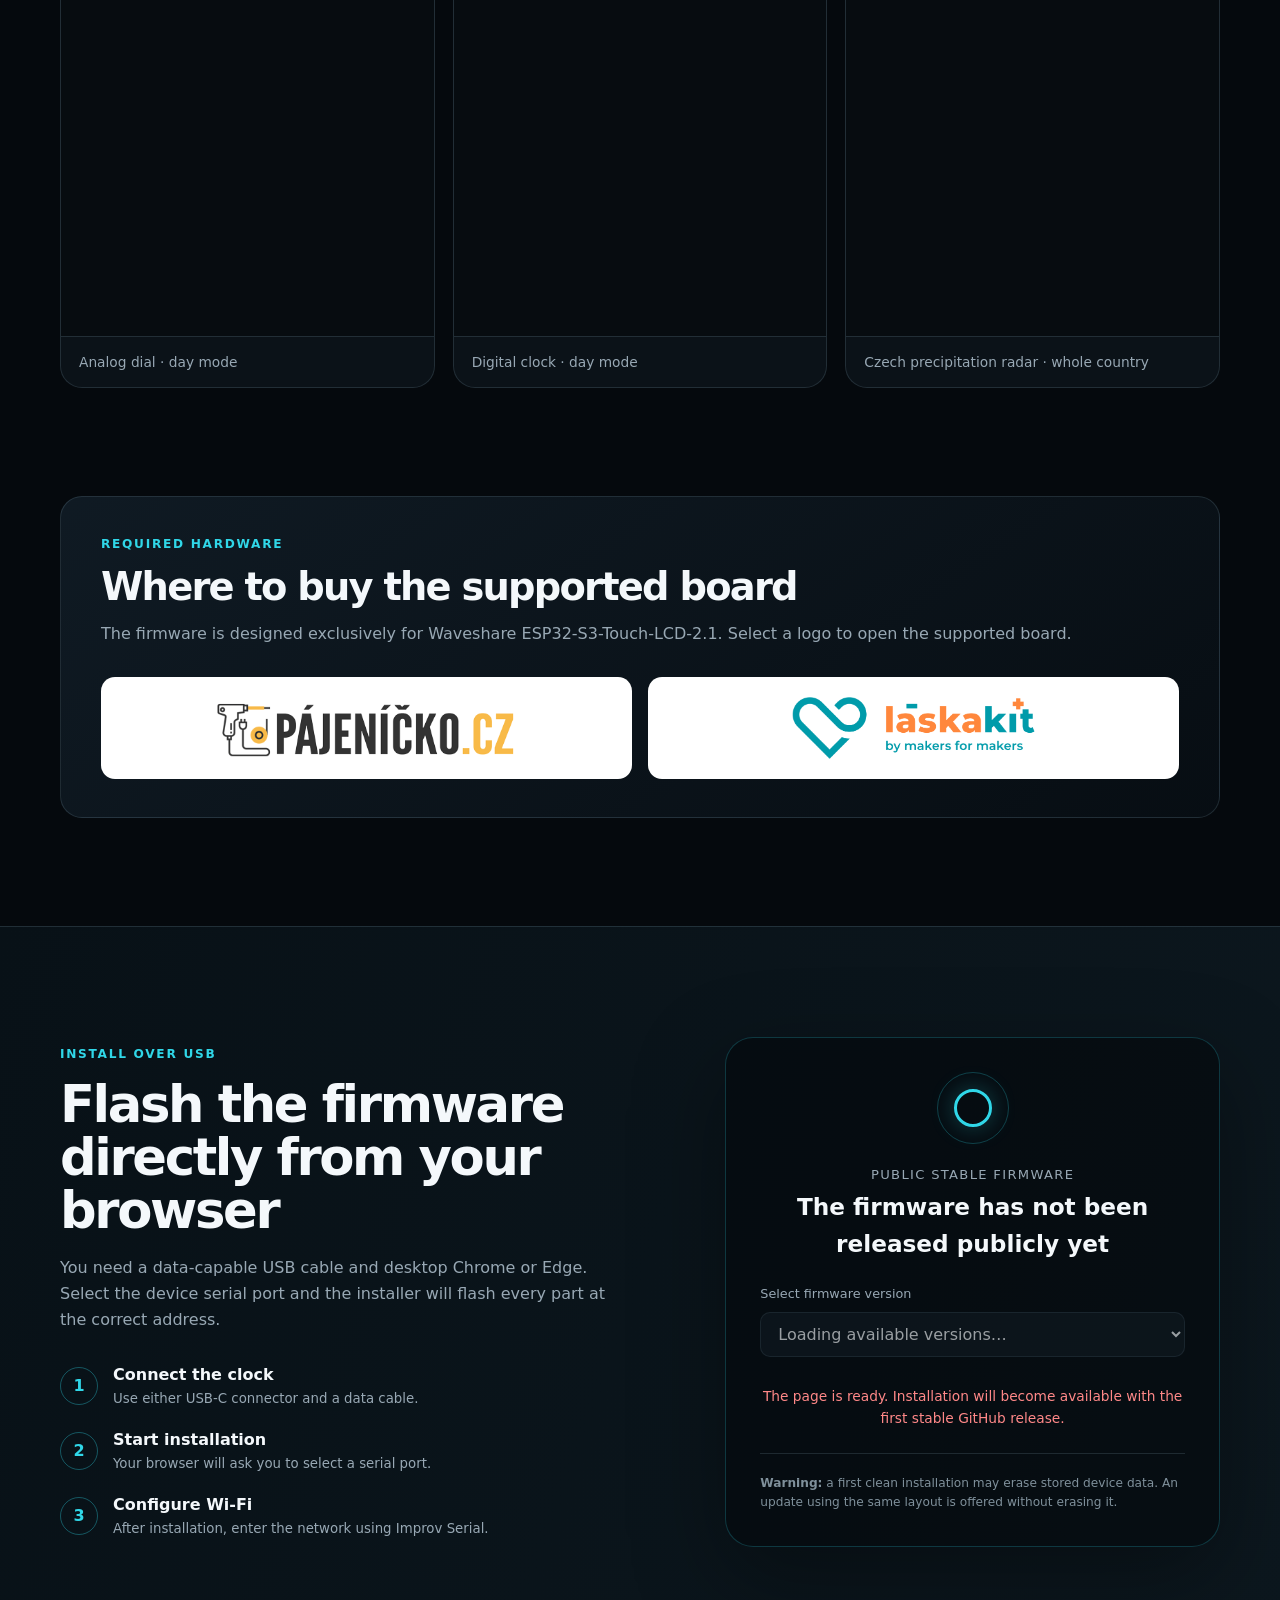
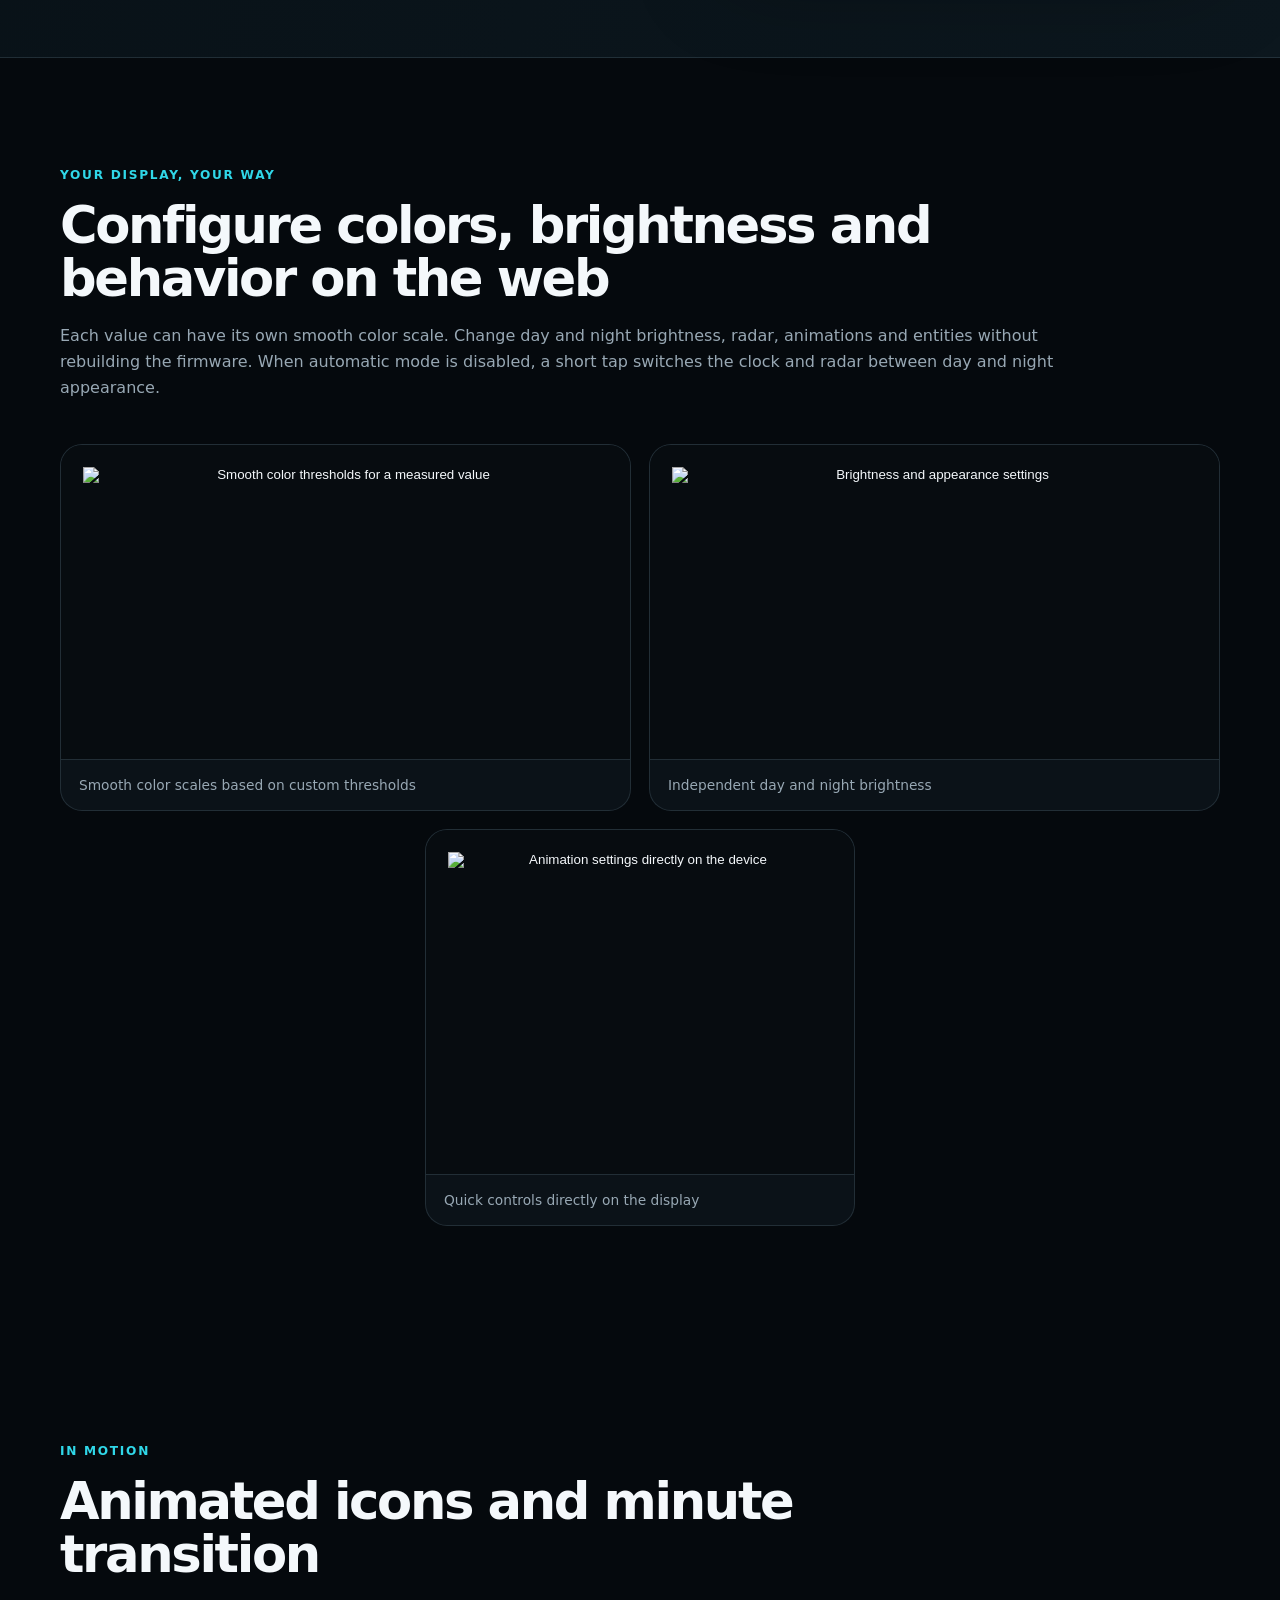
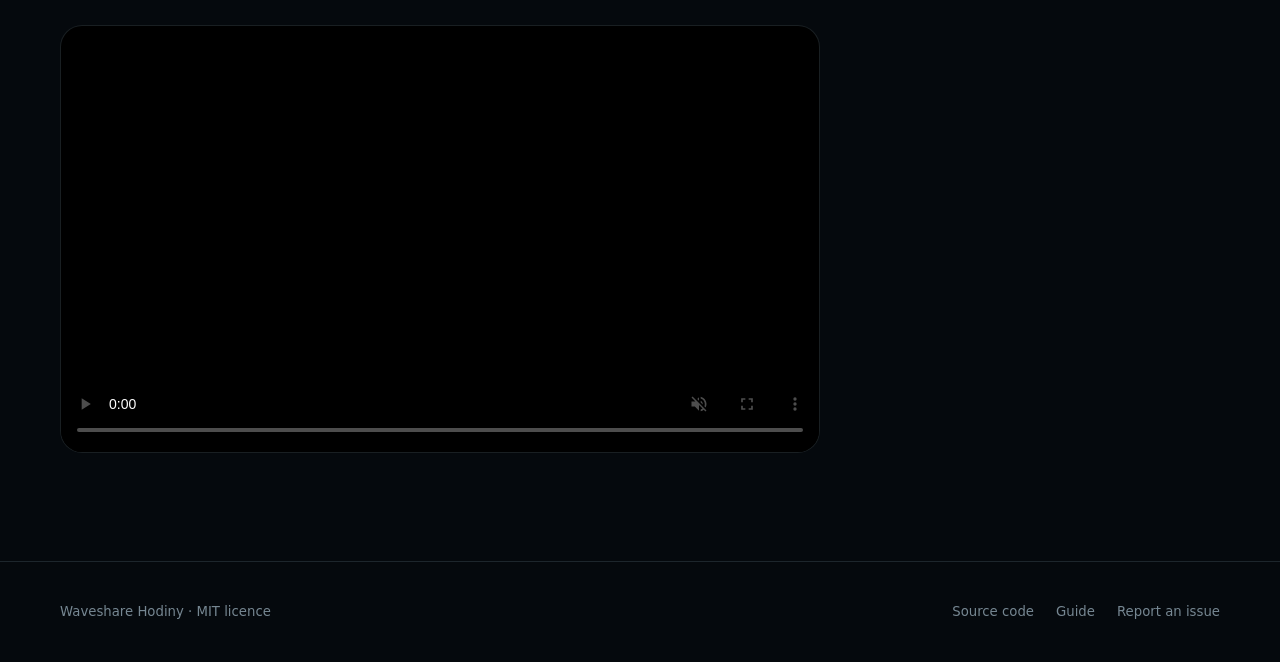
==== commit 0b864433: "Present Open-Meteo and TMEP as data sources" ====
--- a/docs/index.html
+++ b/docs/index.html
@@ -4,11 +4,11 @@
     <meta charset="utf-8">
     <meta name="viewport" content="width=device-width, initial-scale=1">
     <meta name="theme-color" content="#05090d">
-    <meta name="description" content="Waveshare Hodiny – český Home Assistant dashboard pro kulatý dotykový displej Waveshare ESP32-S3-Touch-LCD-2.1.">
-    <title>Waveshare Hodiny</title>
-    <link rel="stylesheet" href="styles.css?v=dab2a3370044">
+    <meta name="description" content="Waveshare Hodiny – chytré hodiny s Open-Meteo, TMEP.cz, Home Assistantem a meteoradarem ČHMÚ pro kulatý dotykový displej.">
+    <title>Waveshare Hodiny – Chytré hodiny podle vás</title>
+    <link rel="stylesheet" href="styles.css?v=e6c8ab9097a4">
     <script type="module" src="vendor/esp-web-tools/install-button.js"></script>
-    <script type="module" src="app.js?v=bb8005d7778e"></script>
+    <script type="module" src="app.js?v=b3c39af86777"></script>
   </head>
   <body>
     <header class="site-header">
@@ -32,8 +32,8 @@
       <section class="hero section-shell">
         <div class="hero-copy">
           <p class="eyebrow">Open-source firmware pro ESP32-S3</p>
-          <h1>Chytré hodiny<br>pro <span>Home Assistant</span></h1>
-          <p class="hero-lead">Čas, počasí, domácí senzory a srážkový radar ČHMÚ na jednom krásném kulatém displeji. Všechno nastavíte z prohlížeče, bez úpravy zdrojového kódu.</p>
+          <h1>Chytré hodiny<br><span>podle vás</span></h1>
+          <p class="hero-lead">Čas, počasí, vlastní senzory a srážkový radar ČHMÚ na jednom krásném kulatém displeji. Fungují samostatně s Open-Meteo a TMEP.cz nebo jako součást Home Assistantu.</p>
           <div class="hero-actions">
             <a class="button button-primary" href="#instalace">Nainstalovat firmware</a>
             <a class="button button-secondary" href="https://github.com/CooLajz/waveshare-hodiny">Prohlédnout si zdrojový kód</a>
@@ -66,7 +66,7 @@
           <h2>Všechno důležité, bez zbytečností</h2>
         </div>
         <div class="feature-grid">
-          <article><span class="feature-icon">◷</span><h3>Čas a senzory</h3><p>Počasí a hodnoty z Open-Meteo nebo Home Assistantu doplňují tři efekty vteřin.</p></article>
+          <article><span class="feature-icon">◷</span><h3>Počasí a vlastní senzory</h3><p>Open-Meteo funguje bez účtu, <a href="https://www.tmep.cz/" target="_blank" rel="noopener noreferrer" aria-label="Navštívit TMEP.cz">TMEP.cz</a> přidá hodnoty z vlastních čidel a Home Assistant nabídne další entity.</p></article>
           <article><span class="feature-icon">⌁</span><h3>Meteoradar ČHMÚ</h3><p>Animace srážek, mapa ČR, města a pět volitelných rozsahů pro lokality v Česku.</p></article>
           <article><span class="feature-icon">☼</span><h3>Den a noc</h3><p>Ruční i automatický noční režim včetně červeného meteoradaru.</p></article>
           <article><span class="feature-icon">↻</span><h3>Aktualizace</h3><p>Bezpečné veřejné OTA z GitHub Pages s kontrolou velikosti a SHA-256.</p></article>
--- a/docs/styles.css
+++ b/docs/styles.css
@@ -71,6 +71,9 @@
 .feature-grid article { padding: 26px 24px; background: linear-gradient(145deg, rgba(17,29,38,.9), rgba(8,15,20,.9)); border: 1px solid var(--line); border-radius: var(--radius); }
 .feature-grid h3 { margin: 19px 0 7px; font-size: 1.05rem; }
 .feature-grid p { margin: 0; color: var(--muted); font-size: .9rem; }
+.feature-grid p a { color: var(--cyan); font-weight: 750; text-decoration: underline; text-decoration-color: rgba(48,215,232,.46); text-underline-offset: .18em; }
+.feature-grid p a:hover, .feature-grid p a:focus-visible { color: #8cecf5; text-decoration-color: currentColor; }
+.feature-grid p a:focus-visible { outline: 2px solid var(--cyan); outline-offset: 3px; border-radius: 2px; }
 .feature-icon { color: var(--cyan); font-size: 1.7rem; line-height: 1; }
 #funkce { padding-top: 62px; }
 .display-gallery { padding-top: 18px; }
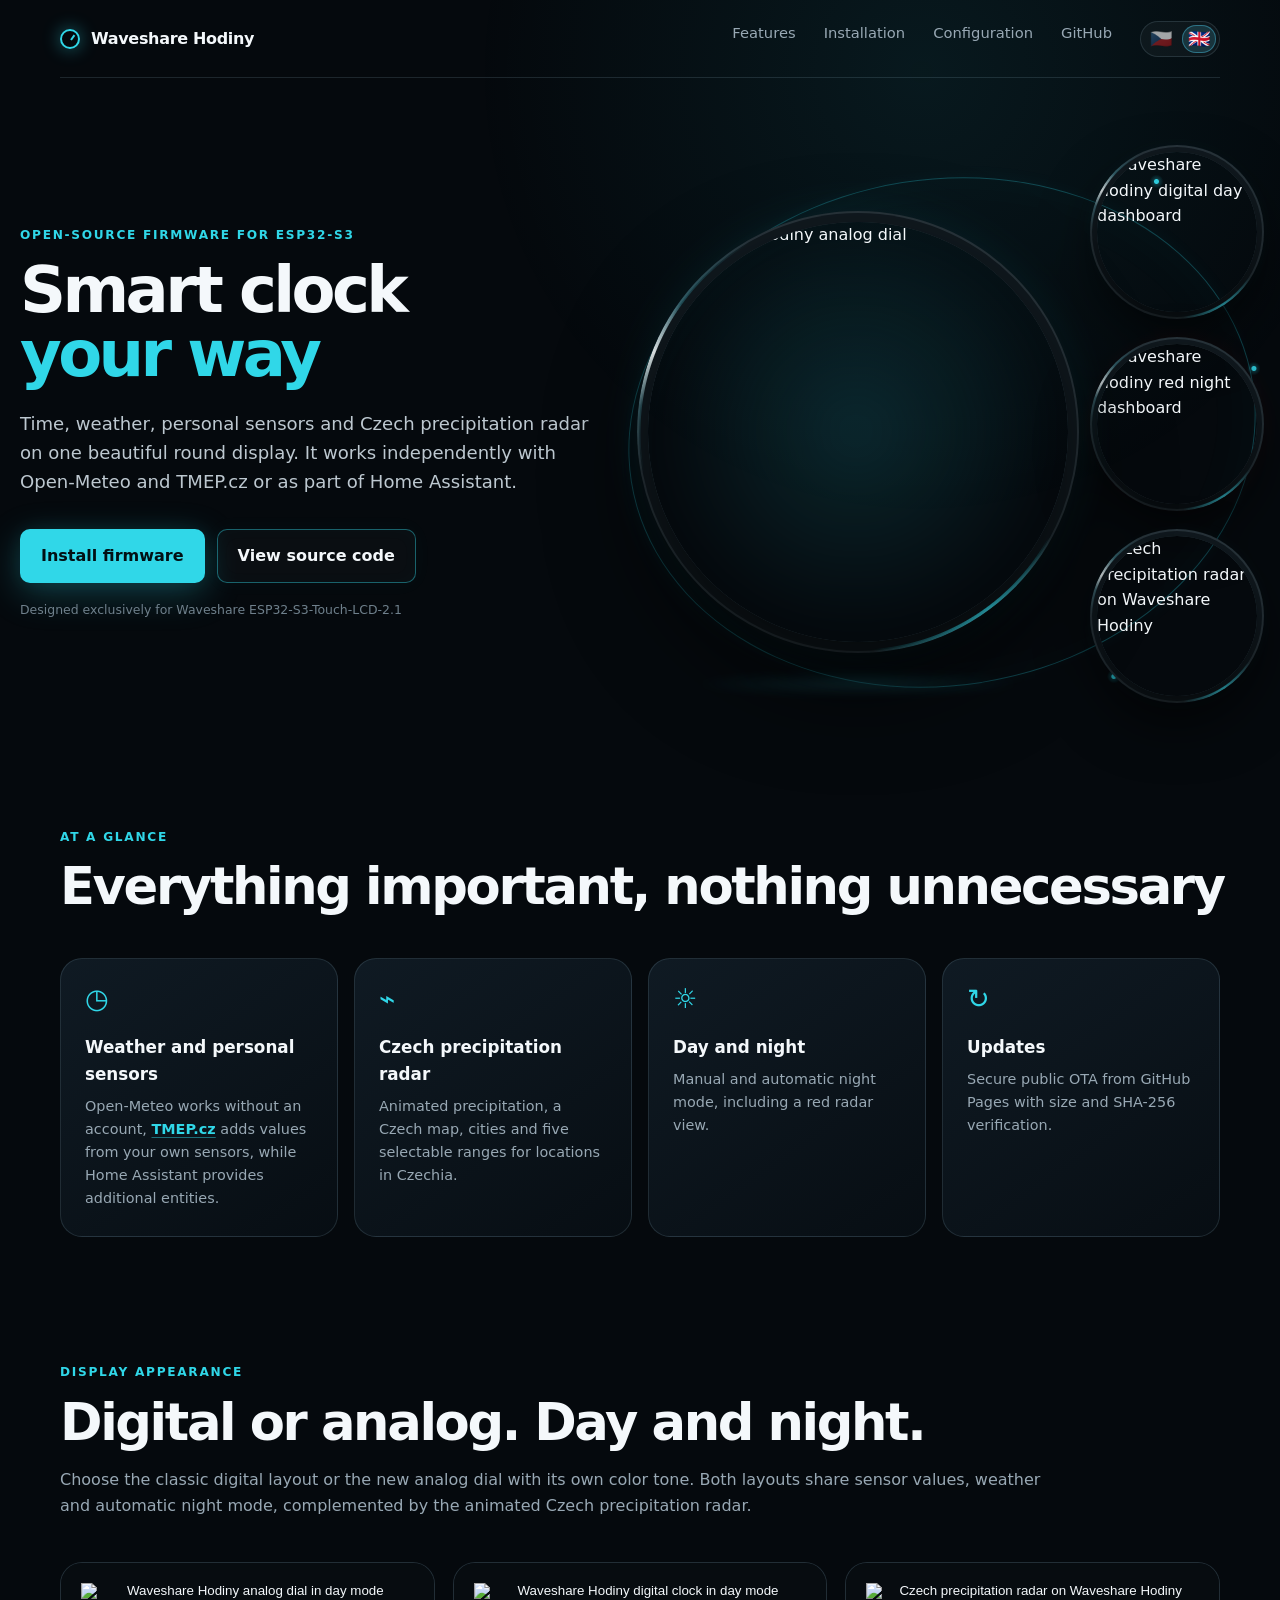
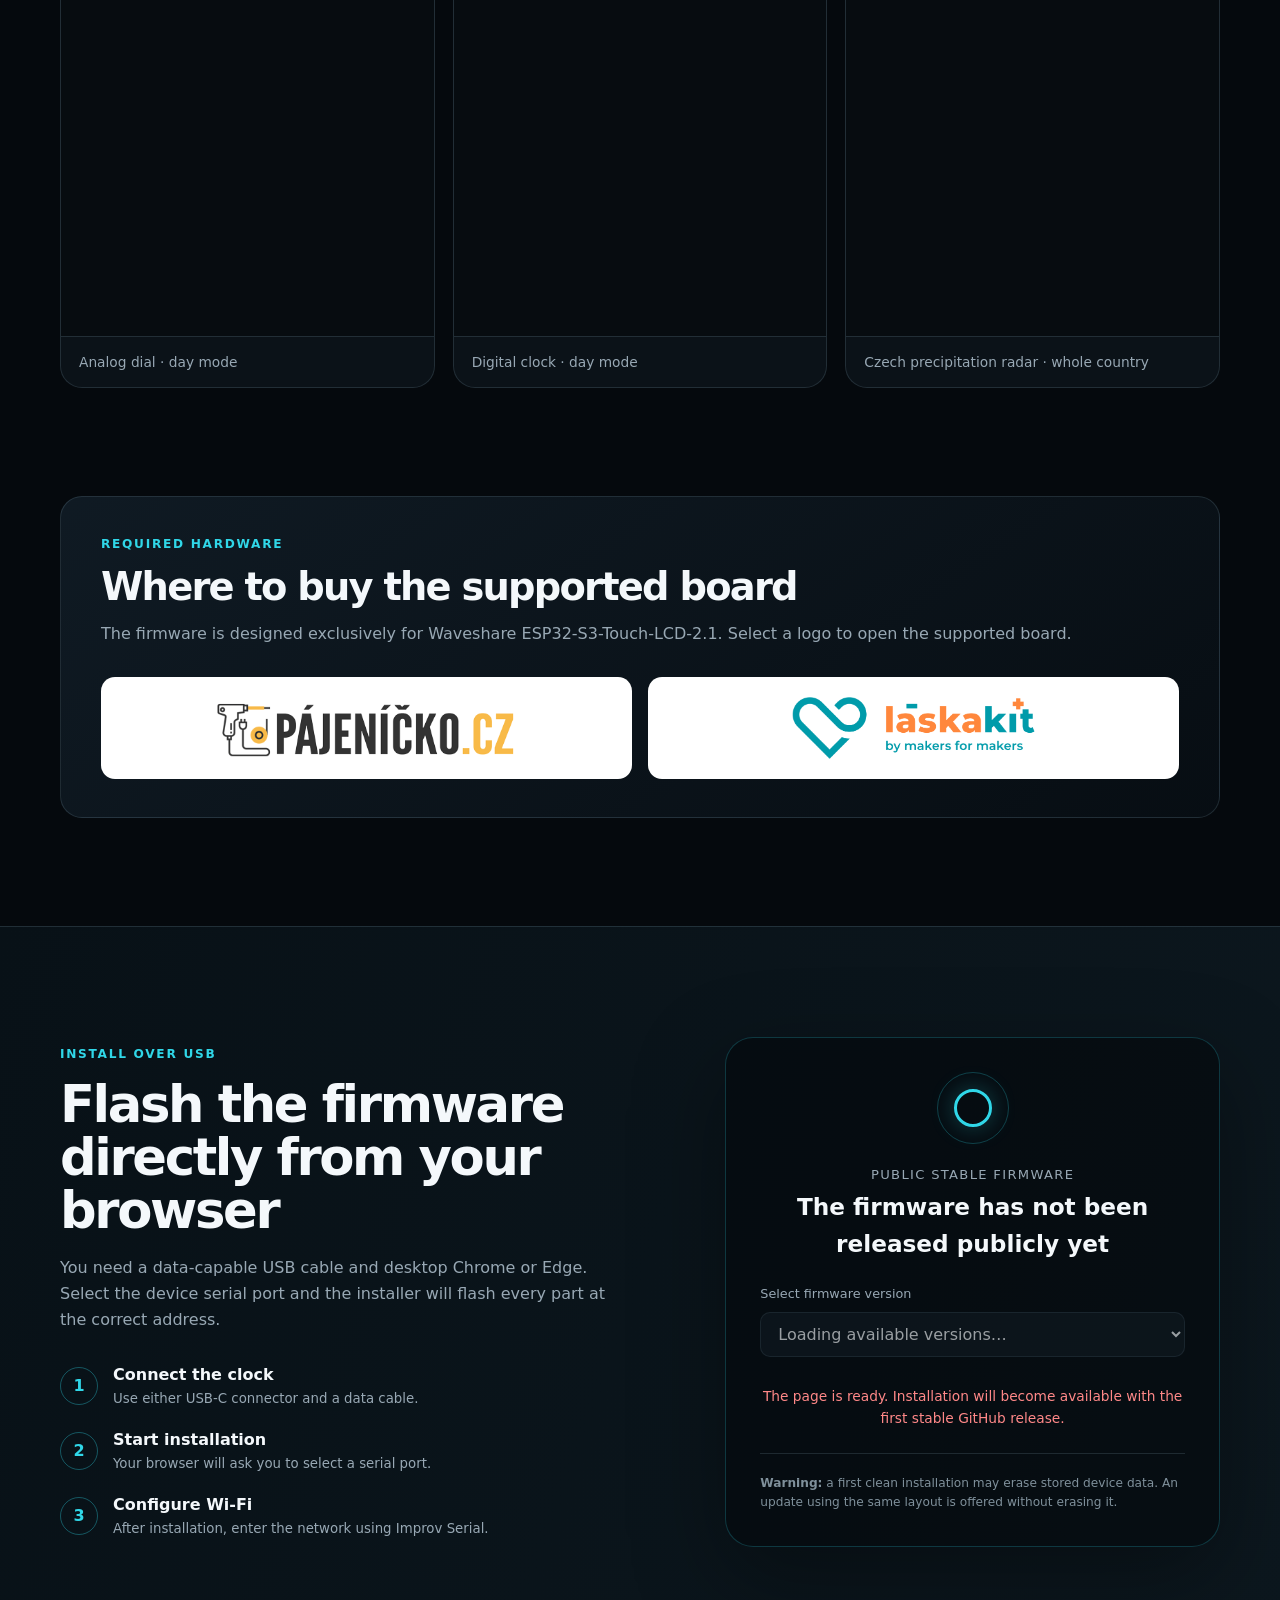
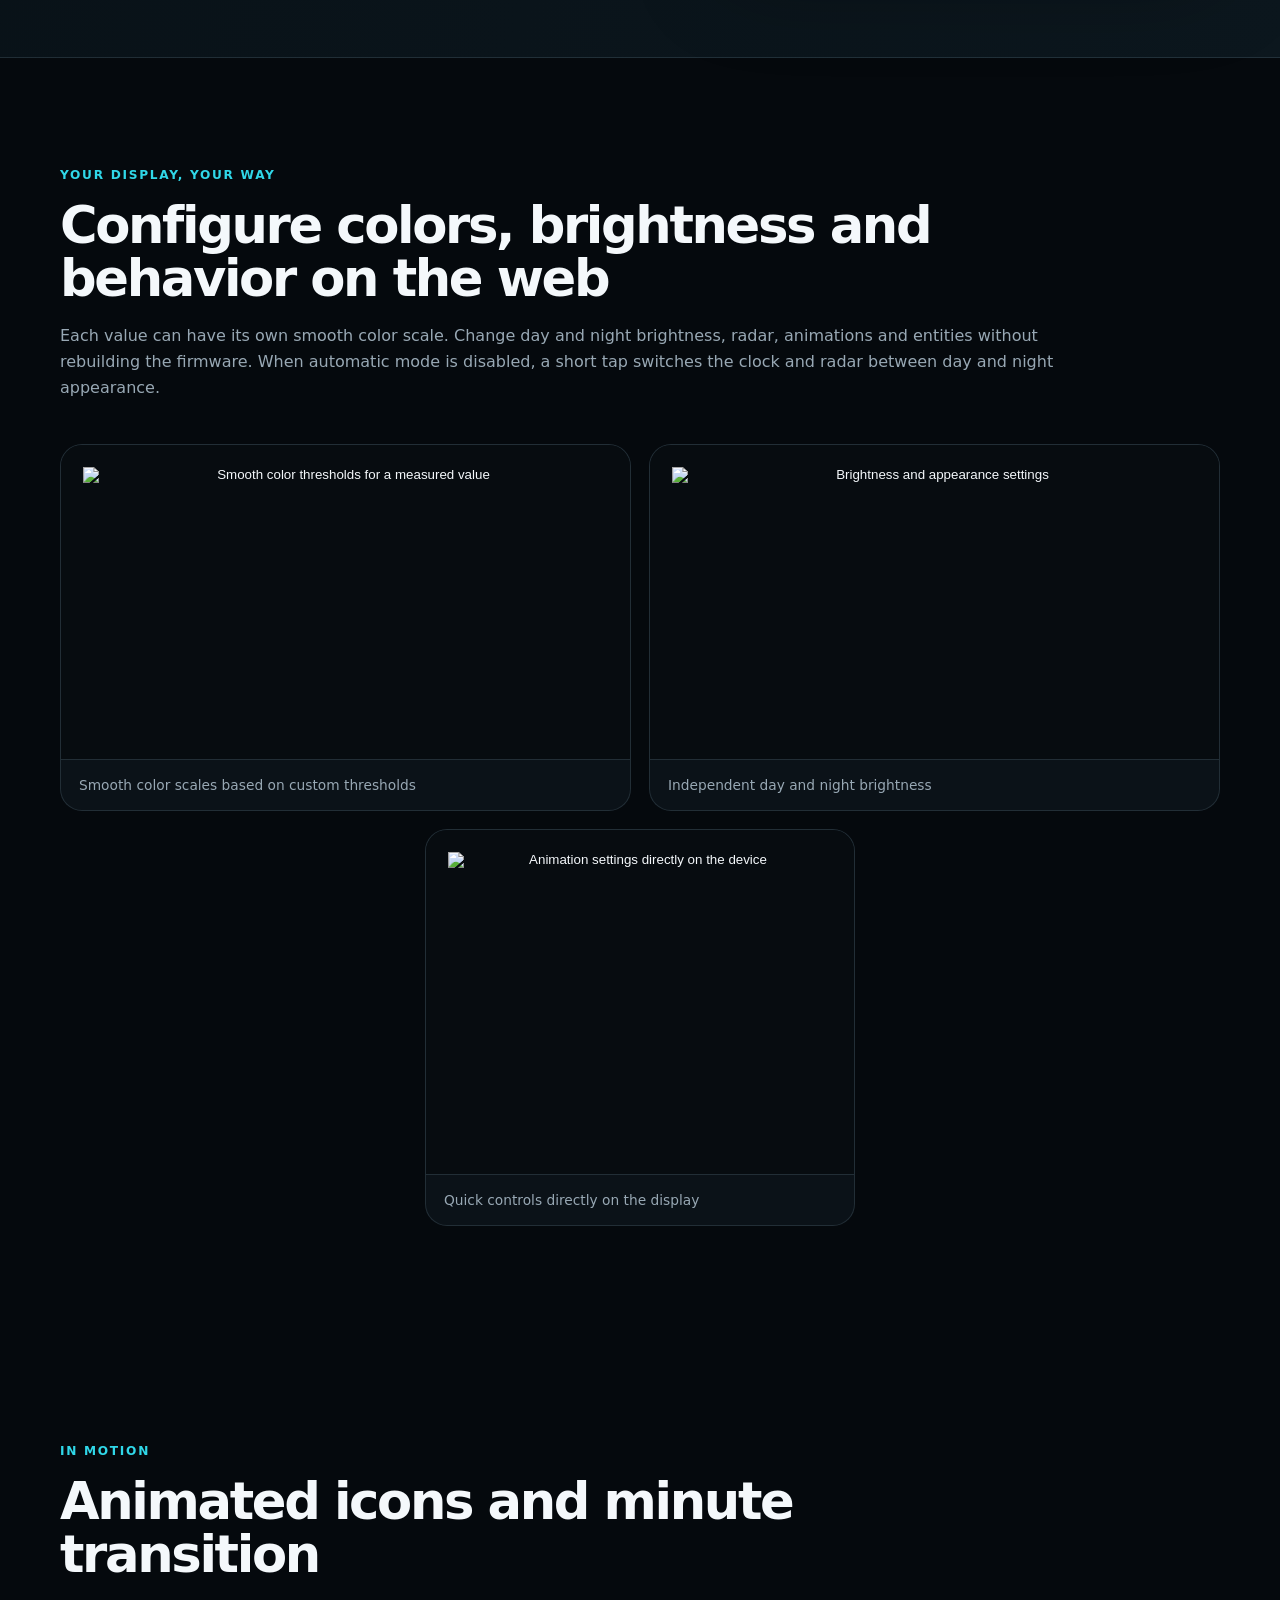
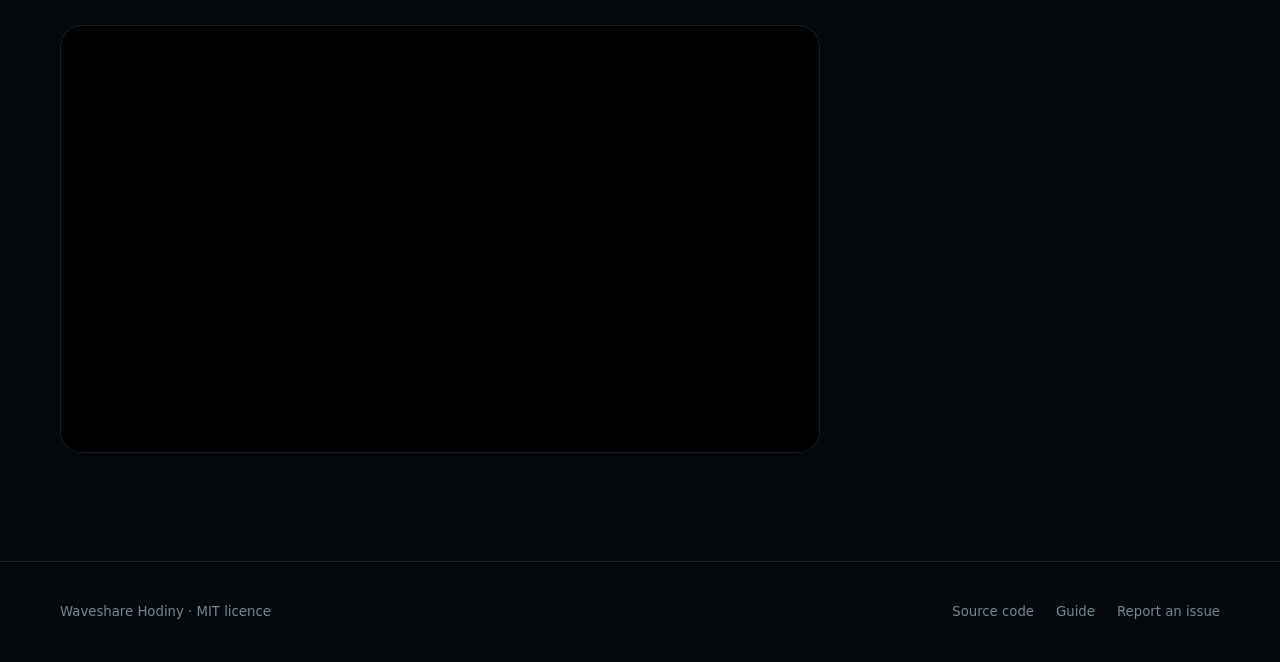
==== commit 370e95b3: "Prevent horizontal overflow on GitHub Pages" ====
--- a/docs/index.html
+++ b/docs/index.html
@@ -6,7 +6,7 @@
     <meta name="theme-color" content="#05090d">
     <meta name="description" content="Waveshare Hodiny – chytré hodiny s Open-Meteo, TMEP.cz, Home Assistantem a meteoradarem ČHMÚ pro kulatý dotykový displej.">
     <title>Waveshare Hodiny – Chytré hodiny podle vás</title>
-    <link rel="stylesheet" href="styles.css?v=e6c8ab9097a4">
+    <link rel="stylesheet" href="styles.css?v=4f3e89369941">
     <script type="module" src="vendor/esp-web-tools/install-button.js"></script>
     <script type="module" src="app.js?v=b3c39af86777"></script>
   </head>
--- a/docs/styles.css
+++ b/docs/styles.css
@@ -14,8 +14,8 @@
 }
 
 * { box-sizing: border-box; }
-html { scroll-behavior: smooth; }
-body { margin: 0; background: var(--bg); color: var(--text); line-height: 1.6; }
+html { overflow-x: hidden; scroll-behavior: smooth; }
+body { margin: 0; overflow-x: hidden; background: var(--bg); color: var(--text); line-height: 1.6; }
 body::before { content: ""; position: fixed; inset: 0; pointer-events: none; background: radial-gradient(circle at 72% 8%, rgba(48, 215, 232, 0.08), transparent 28rem); z-index: -1; }
 a { color: inherit; text-decoration: none; }
 img, video { display: block; max-width: 100%; }
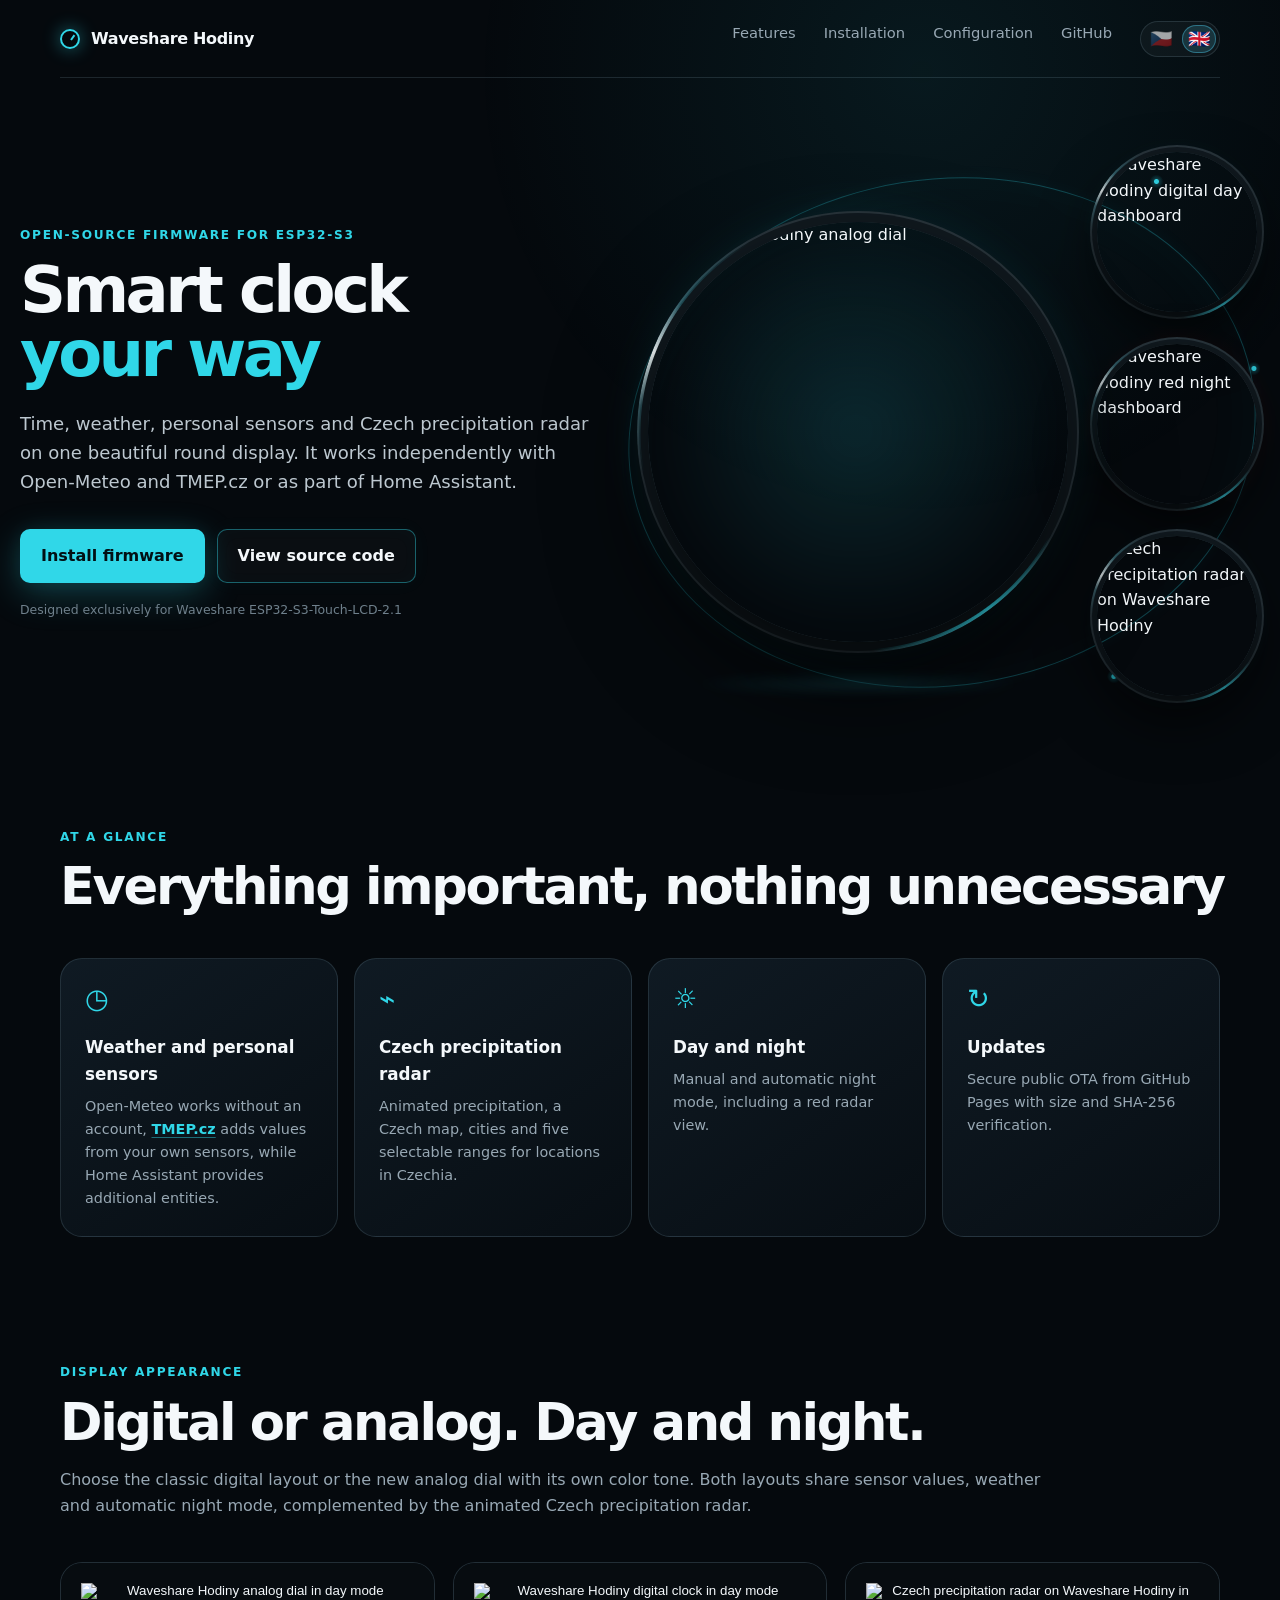
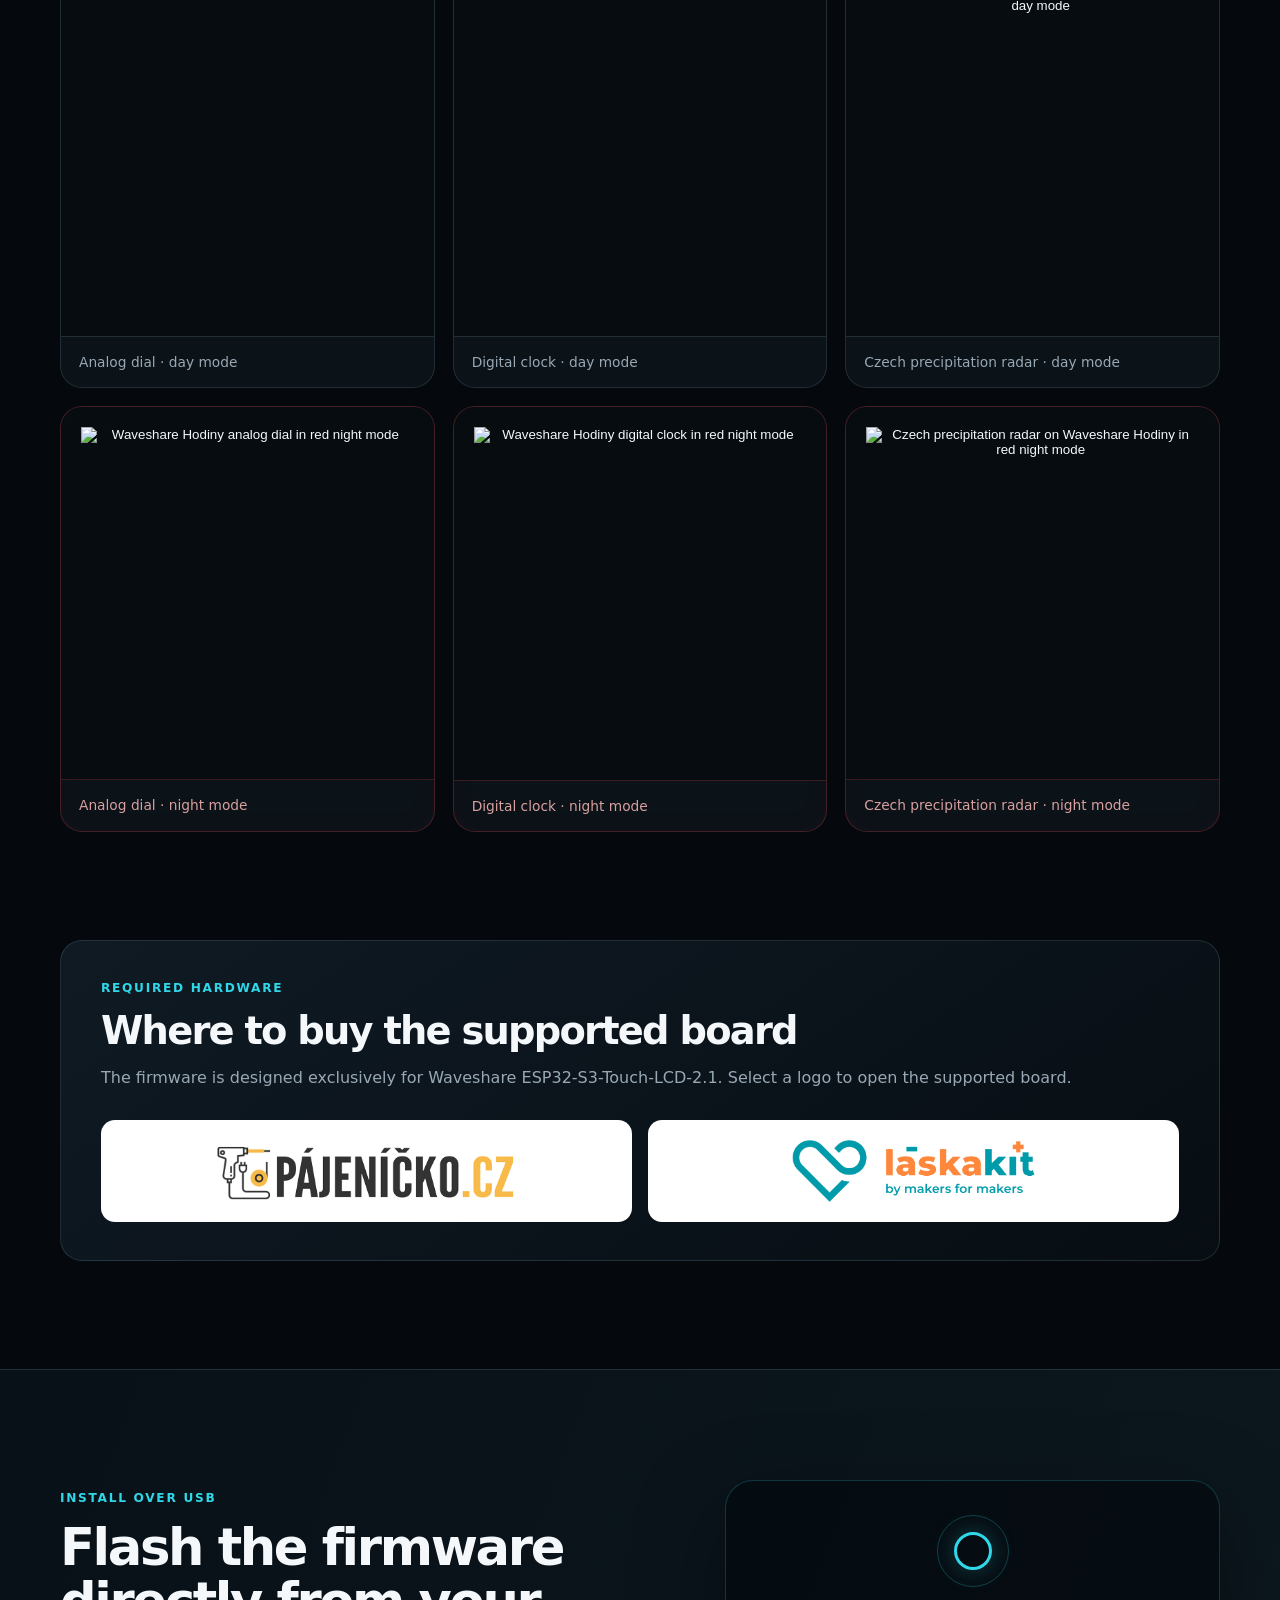
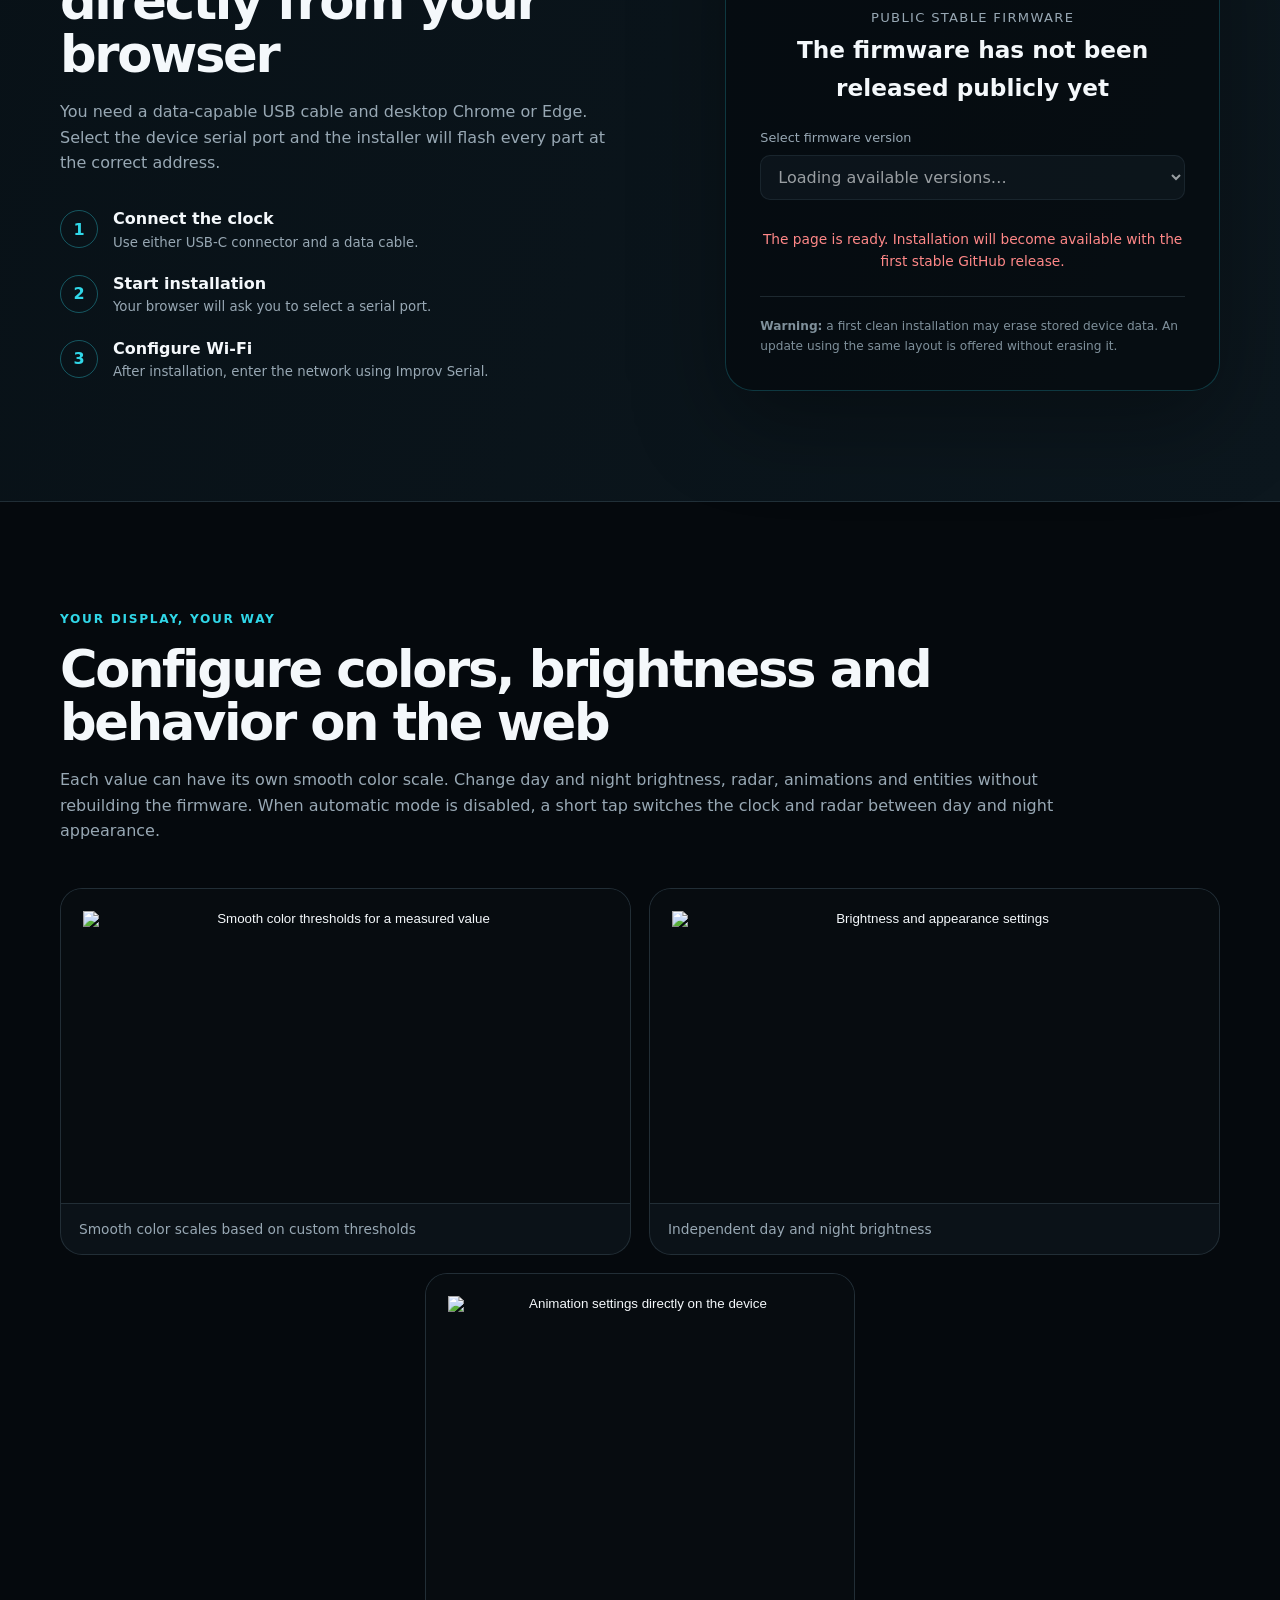
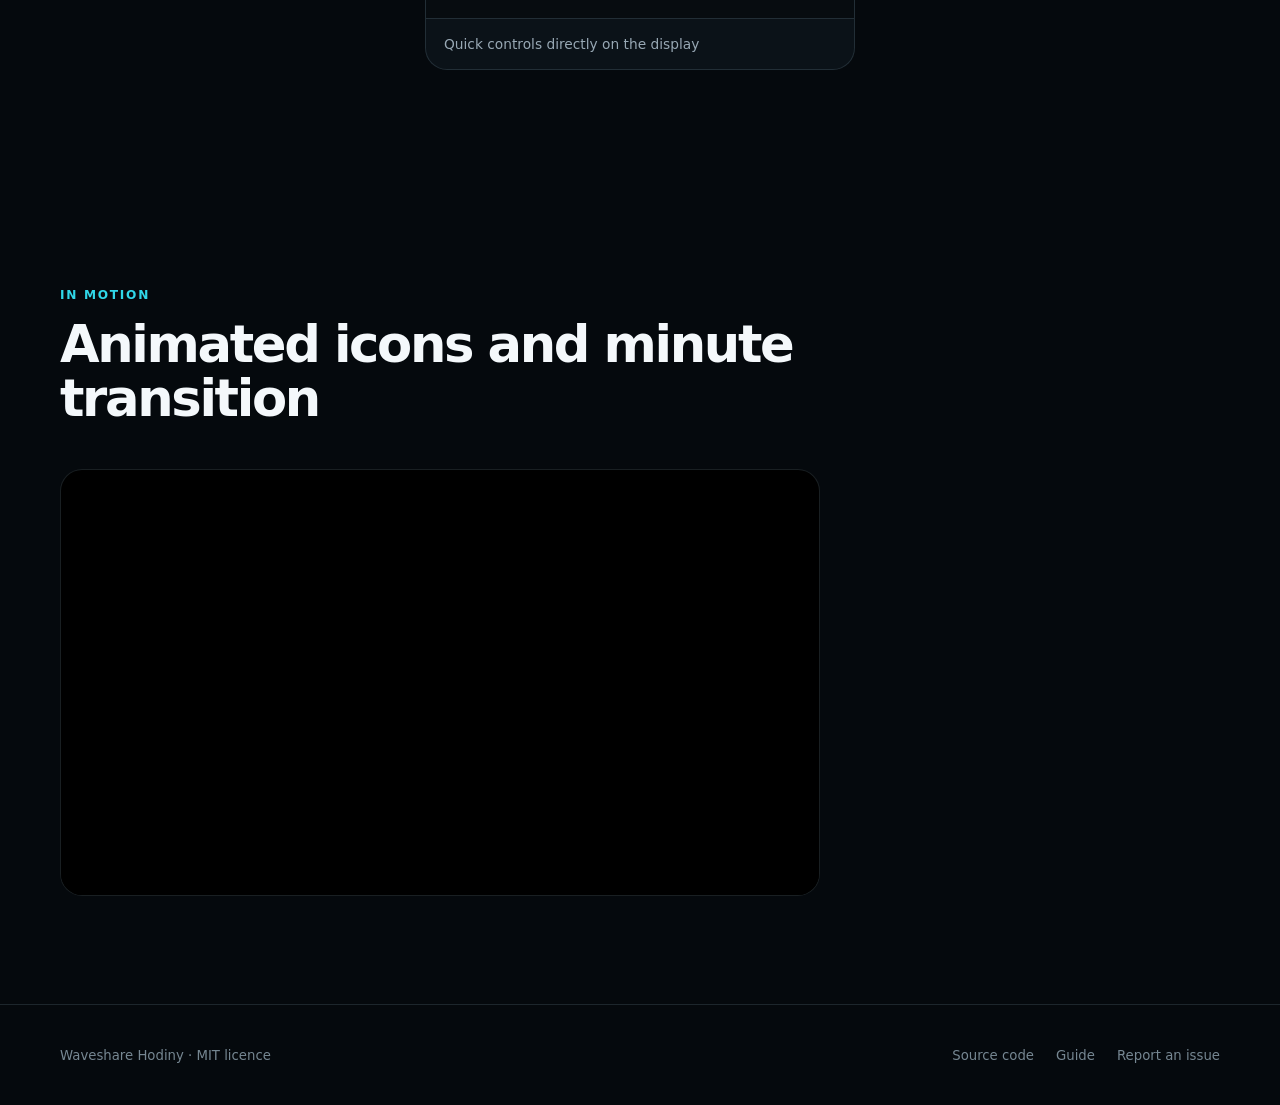
==== commit caacbfe3: "Show rainy radar in day and night galleries" ====
--- a/docs/index.html
+++ b/docs/index.html
@@ -6,9 +6,9 @@
     <meta name="theme-color" content="#05090d">
     <meta name="description" content="Waveshare Hodiny – chytré hodiny s Open-Meteo, TMEP.cz, Home Assistantem a meteoradarem ČHMÚ pro kulatý dotykový displej.">
     <title>Waveshare Hodiny – Chytré hodiny podle vás</title>
-    <link rel="stylesheet" href="styles.css?v=4f3e89369941">
+    <link rel="stylesheet" href="styles.css?v=a297a80aeb8f">
     <script type="module" src="vendor/esp-web-tools/install-button.js"></script>
-    <script type="module" src="app.js?v=b3c39af86777"></script>
+    <script type="module" src="app.js?v=b482845fd5ca"></script>
   </head>
   <body>
     <header class="site-header">
@@ -95,11 +95,32 @@
             <figcaption>Digitální ciferník · denní režim</figcaption>
           </figure>
           <figure>
-            <button class="image-zoom" type="button" data-full="screenshots/dashboard-radar.png" aria-label="Zobrazit meteoradar ČHMÚ v plné velikosti">
-              <img src="screenshots/dashboard-radar.png" alt="Meteoradar ČHMÚ na displeji Waveshare Hodiny">
-              <span>Zvětšit</span>
-            </button>
-            <figcaption>Meteoradar ČHMÚ · celá Česká republika</figcaption>
+            <button class="image-zoom" type="button" data-full="screenshots/dashboard-radar.png" aria-label="Zobrazit denní meteoradar ČHMÚ v plné velikosti">
+              <img src="screenshots/dashboard-radar.png" alt="Meteoradar ČHMÚ na displeji Waveshare Hodiny v denním režimu">
+              <span>Zvětšit</span>
+            </button>
+            <figcaption>Meteoradar ČHMÚ · denní režim</figcaption>
+          </figure>
+          <figure class="night-preview">
+            <button class="image-zoom" type="button" data-full="screenshots/dashboard-analog-night.png" aria-label="Zobrazit noční analogový ciferník v plné velikosti">
+              <img src="screenshots/dashboard-analog-night.png" alt="Analogový ciferník Waveshare Hodiny v červeném nočním režimu">
+              <span>Zvětšit</span>
+            </button>
+            <figcaption>Analogový ciferník · noční režim</figcaption>
+          </figure>
+          <figure class="night-preview">
+            <button class="image-zoom" type="button" data-full="screenshots/dashboard-night.png" aria-label="Zobrazit noční digitální ciferník v plné velikosti">
+              <img src="screenshots/dashboard-night.png" alt="Digitální ciferník Waveshare Hodiny v červeném nočním režimu">
+              <span>Zvětšit</span>
+            </button>
+            <figcaption>Digitální ciferník · noční režim</figcaption>
+          </figure>
+          <figure class="night-preview">
+            <button class="image-zoom" type="button" data-full="screenshots/dashboard-radar-night.png" aria-label="Zobrazit noční meteoradar ČHMÚ v plné velikosti">
+              <img src="screenshots/dashboard-radar-night.png" alt="Meteoradar ČHMÚ na displeji Waveshare Hodiny v červeném nočním režimu">
+              <span>Zvětšit</span>
+            </button>
+            <figcaption>Meteoradar ČHMÚ · noční režim</figcaption>
           </figure>
         </div>
       </section>
--- a/docs/styles.css
+++ b/docs/styles.css
@@ -82,6 +82,8 @@
 .clock-gallery .image-zoom { min-height: 0; padding: 20px; aspect-ratio: 1; }
 .clock-gallery .image-zoom img { width: 100%; height: auto; aspect-ratio: 1; object-fit: contain; }
 .clock-gallery figcaption { padding: 14px 18px; color: var(--muted); font-size: .86rem; border-top: 1px solid var(--line); }
+.clock-gallery .night-preview { border-color: rgba(240,68,68,.25); box-shadow: inset 0 0 30px rgba(240,68,68,.035); }
+.clock-gallery .night-preview figcaption { color: #d9a0a0; border-top-color: rgba(240,68,68,.2); }
 .hardware-section { padding-bottom: 108px; }
 .hardware-panel { display: grid; gap: 30px; padding: 38px 40px; background: linear-gradient(145deg, rgba(17,29,38,.9), rgba(8,15,20,.9)); border: 1px solid var(--line); border-radius: var(--radius); }
 .hardware-panel h2 { margin-bottom: 14px; font-size: clamp(1.8rem, 3vw, 2.8rem); }
@@ -143,8 +145,6 @@
   .hero { width: min(100% - 40px, 1160px); padding-top: 56px; }
   .device-stage { min-height: 550px; max-width: 560px; width: 100%; margin: auto; }
   .feature-grid { grid-template-columns: repeat(2, 1fr); }
-  .clock-gallery { grid-template-columns: repeat(2, minmax(0, 1fr)); }
-  .clock-gallery figure:last-child { grid-column: 1 / -1; width: min(360px, 100%); justify-self: center; }
   .installer-layout { gap: 55px; }
 }
 
@@ -170,7 +170,6 @@
   .device-radar { top: auto; right: 2px; bottom: 0; }
   .device-night img { box-shadow: 0 16px 36px rgba(0,0,0,.7), 0 0 0 4px #111a20, 0 0 0 6px #2a363d, 0 0 20px rgba(240,68,68,.08); }
   .feature-grid, .showcase-grid, .clock-gallery { grid-template-columns: 1fr; }
-  .clock-gallery figure:last-child { grid-column: auto; width: 100%; }
   .hardware-section { padding-bottom: 76px; }
   .hardware-panel { padding: 28px 22px; }
   .retailer-logo { min-height: 92px; padding: 16px 20px; }
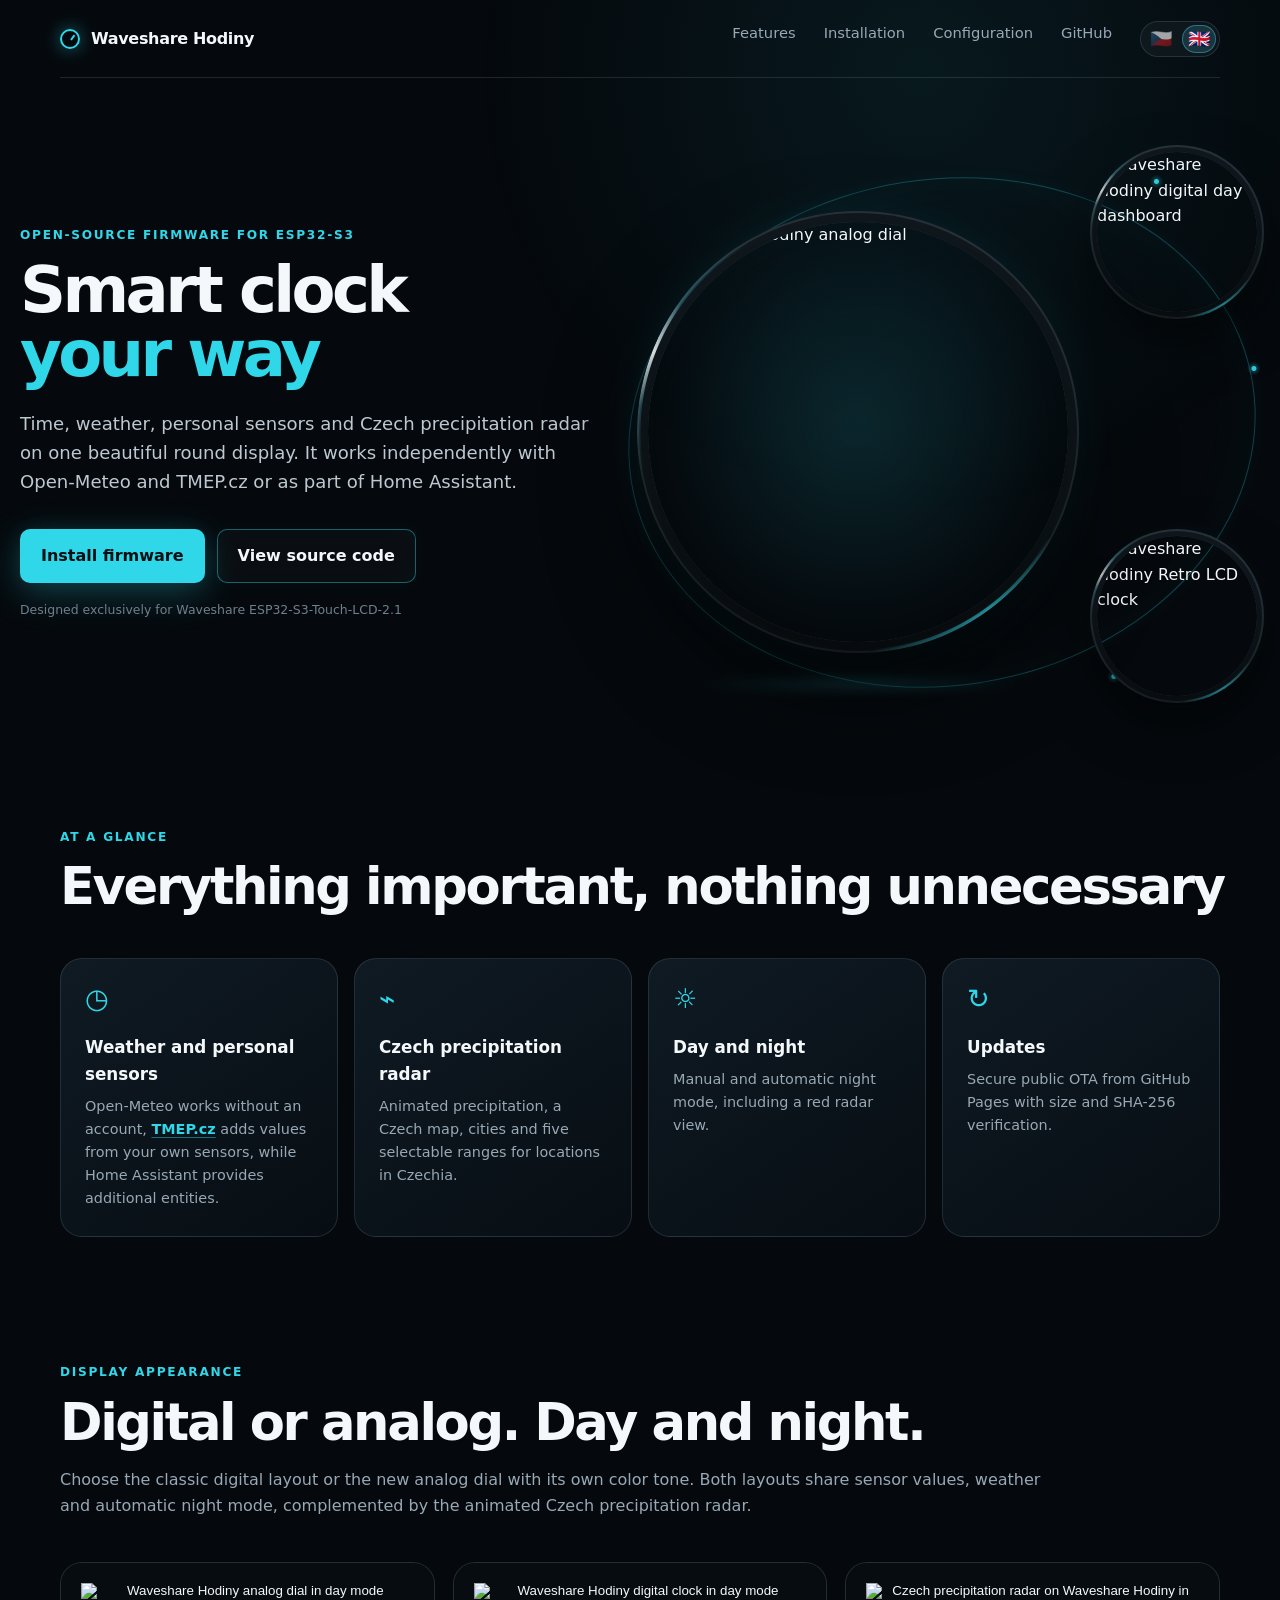
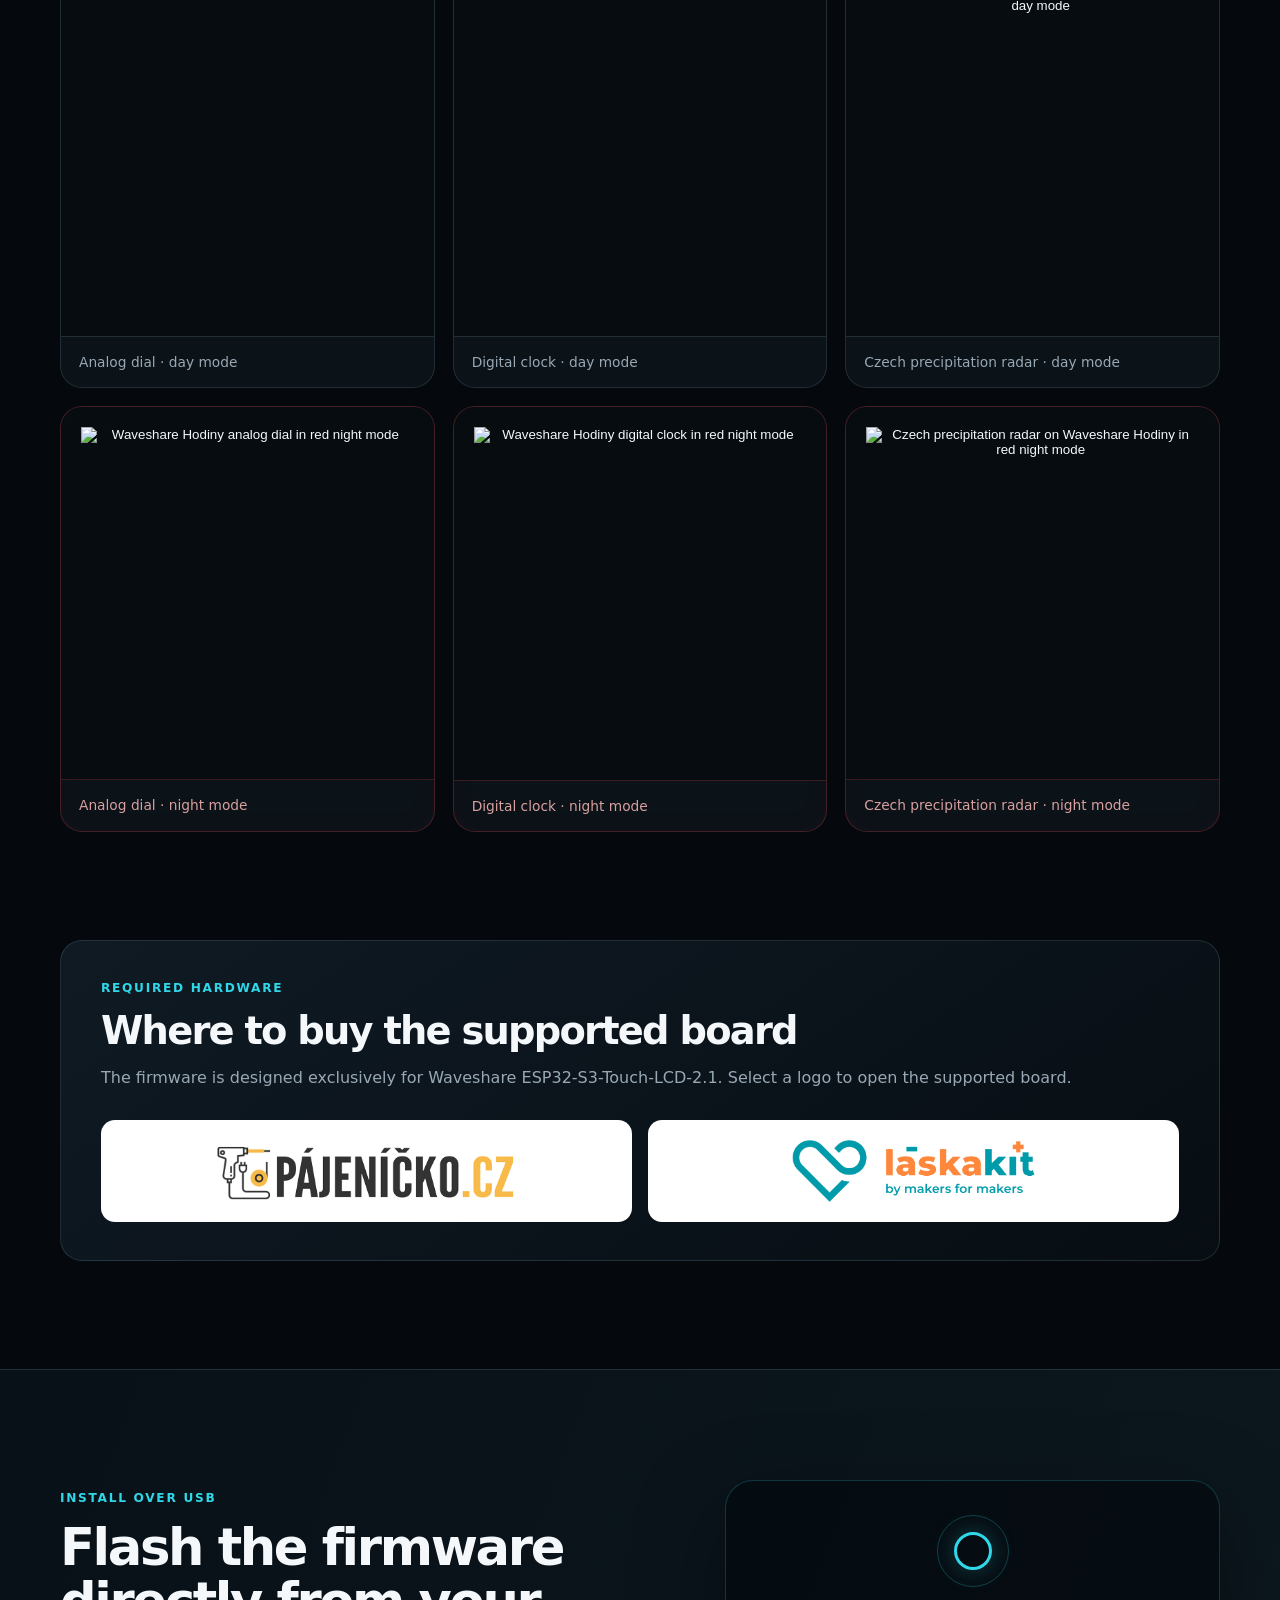
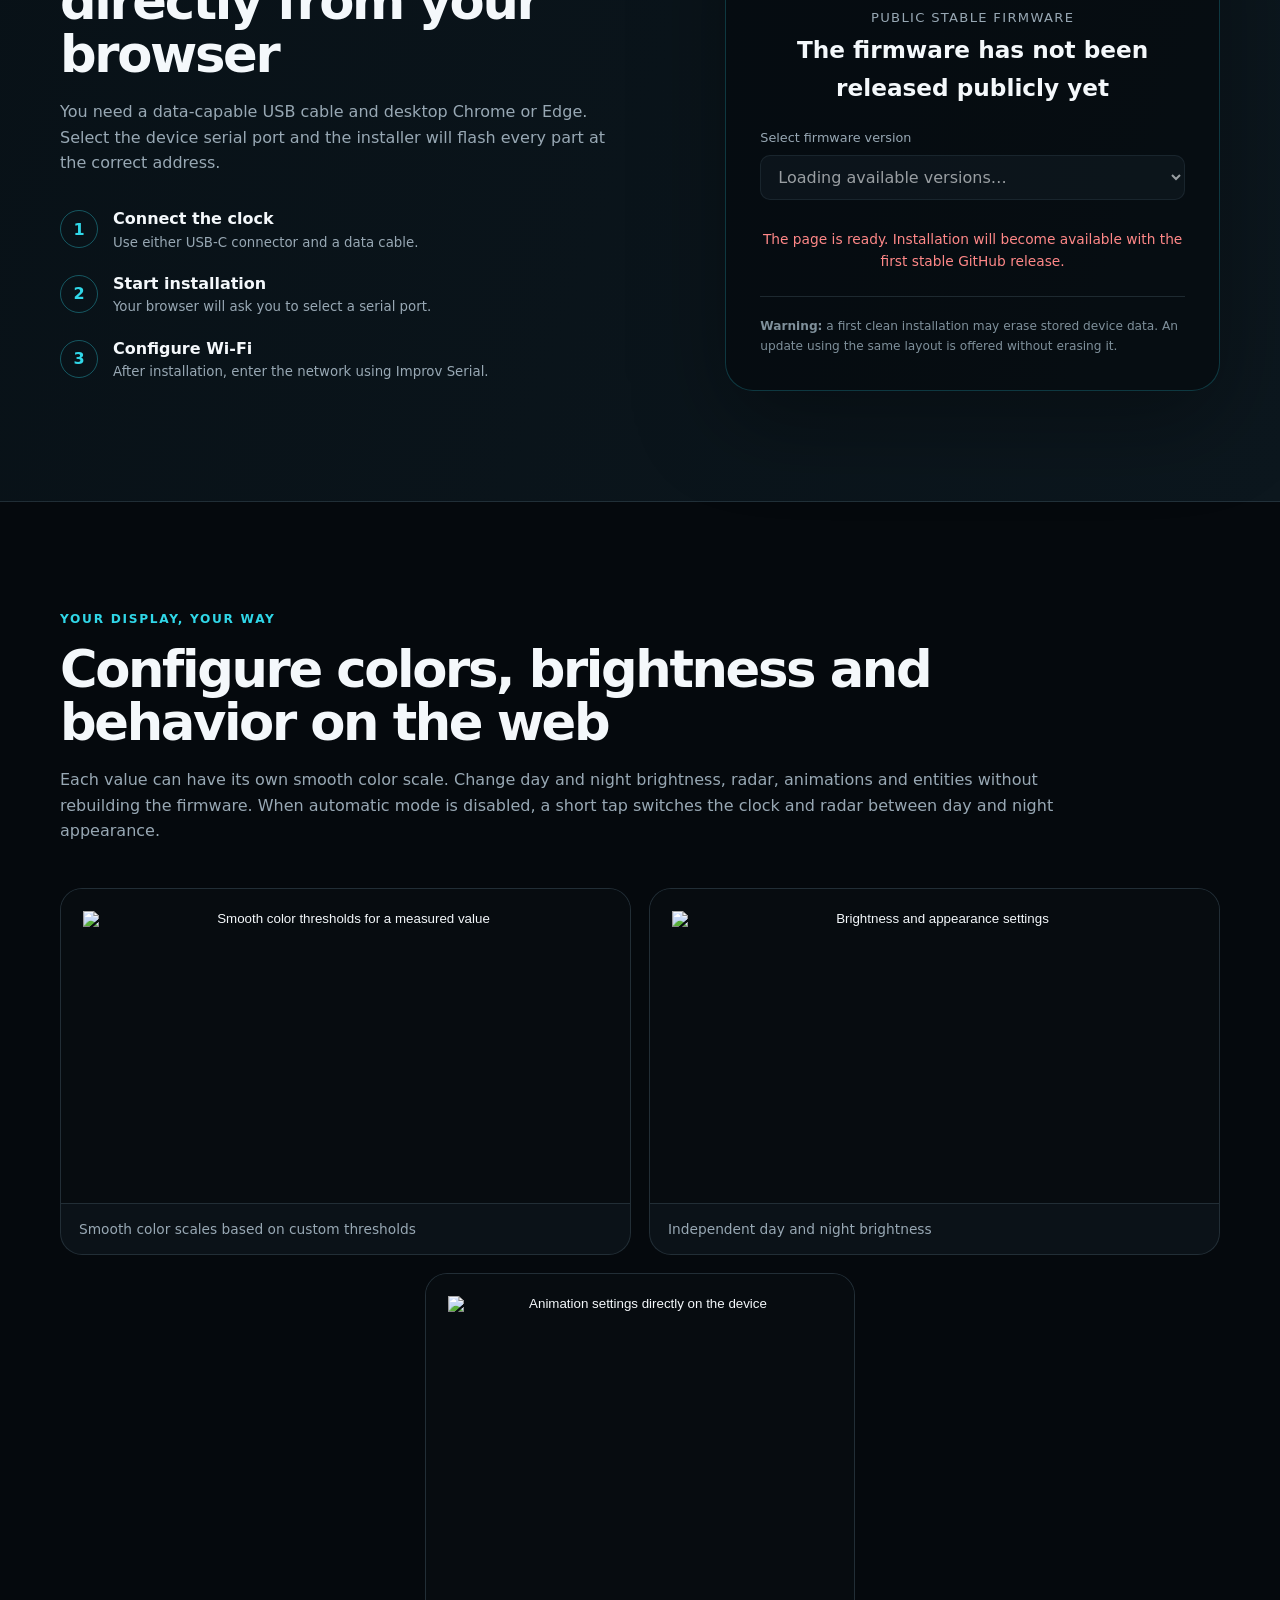
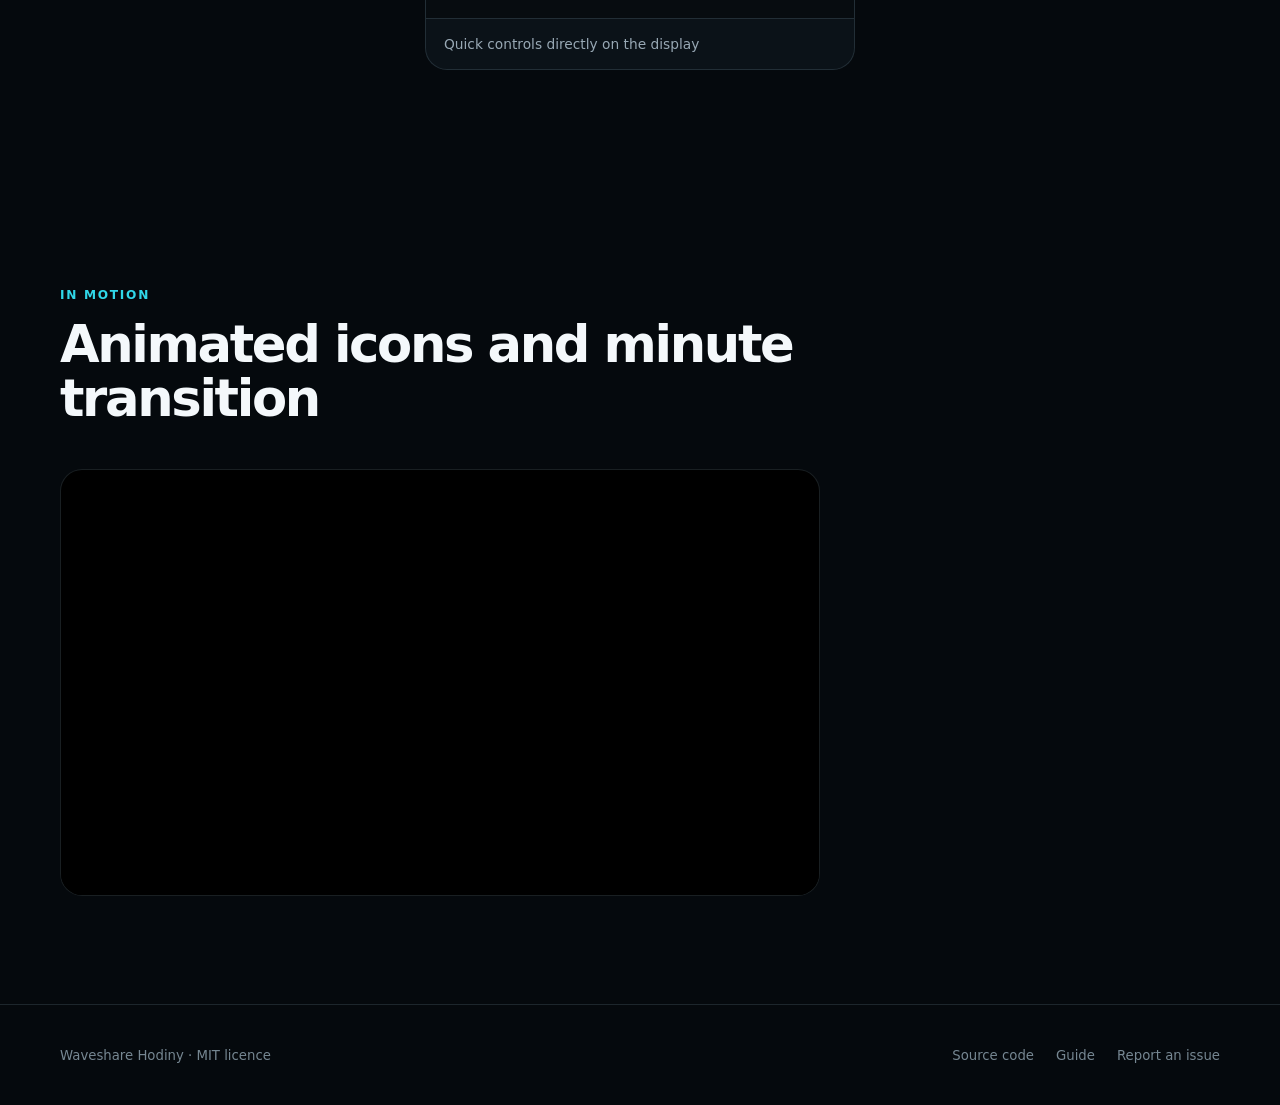
==== commit 9a53132d: "Feature Retro LCD clock in Pages hero" ====
--- a/docs/index.html
+++ b/docs/index.html
@@ -6,9 +6,9 @@
     <meta name="theme-color" content="#05090d">
     <meta name="description" content="Waveshare Hodiny – chytré hodiny s Open-Meteo, TMEP.cz, Home Assistantem a meteoradarem ČHMÚ pro kulatý dotykový displej.">
     <title>Waveshare Hodiny – Chytré hodiny podle vás</title>
-    <link rel="stylesheet" href="styles.css?v=a297a80aeb8f">
+    <link rel="stylesheet" href="styles.css?v=acd7b9cdcff8">
     <script type="module" src="vendor/esp-web-tools/install-button.js"></script>
-    <script type="module" src="app.js?v=b482845fd5ca"></script>
+    <script type="module" src="app.js?v=074c99fda80b"></script>
   </head>
   <body>
     <header class="site-header">
@@ -40,7 +40,7 @@
           </div>
           <p class="hardware-note">Určeno výhradně pro Waveshare ESP32-S3-Touch-LCD-2.1</p>
         </div>
-        <div class="device-stage" aria-label="Digitální a analogový vzhled hodin s meteoradarem">
+        <div class="device-stage" aria-label="Analogový, digitální a Retro LCD vzhled hodin">
           <figure class="device device-analog">
             <img src="screenshots/dashboard-analog.png" alt="Analogový ciferník Waveshare Hodiny">
             <figcaption>Analogový ciferník</figcaption>
@@ -49,13 +49,9 @@
             <img src="screenshots/dashboard.png" alt="Denní digitální dashboard Waveshare Hodiny">
             <figcaption>Digitální</figcaption>
           </figure>
-          <figure class="device device-night">
-            <img src="screenshots/dashboard-night.png" alt="Červený noční dashboard Waveshare Hodiny">
-            <figcaption>Noc</figcaption>
-          </figure>
-          <figure class="device device-radar">
-            <img src="screenshots/dashboard-radar.png" alt="Meteoradar ČHMÚ na displeji Waveshare Hodiny">
-            <figcaption>Meteoradar</figcaption>
+          <figure class="device device-retro">
+            <img src="screenshots/dashboard-retro-lcd.png" alt="Retro LCD ciferník Waveshare Hodiny">
+            <figcaption>Retro LCD</figcaption>
           </figure>
         </div>
       </section>
--- a/docs/styles.css
+++ b/docs/styles.css
@@ -55,9 +55,7 @@
 .device-analog::before { top: -11px; left: -11px; width: calc(var(--device-size) + 22px); height: calc(var(--device-size) + 22px); background: conic-gradient(from 205deg, transparent 0 15%, rgba(125,238,255,.17) 20%, rgba(255,255,255,.82) 24%, rgba(85,225,248,.22) 28%, transparent 35% 76%, rgba(48,215,232,.55) 83%, transparent 92%); -webkit-mask: radial-gradient(farthest-side, transparent calc(100% - 4px), #000 calc(100% - 3px)); mask: radial-gradient(farthest-side, transparent calc(100% - 4px), #000 calc(100% - 3px)); filter: drop-shadow(0 0 10px rgba(48,215,232,.3)); }
 .device-analog::after { content: ""; position: absolute; top: calc(var(--device-size) + 25px); left: 10%; z-index: -1; width: 80%; height: 34px; border-radius: 50%; background: radial-gradient(ellipse, rgba(87,226,248,.22) 0%, rgba(48,215,232,.1) 34%, transparent 72%); filter: blur(9px); transform: scaleY(.58); pointer-events: none; }
 .device-digital-day { top: -2px; right: 3px; z-index: 2; animation: hero-float-satellite 7s ease-in-out infinite; }
-.device-night { top: 190px; right: 3px; z-index: 2; animation: hero-float-satellite 7s ease-in-out -2.3s infinite; }
-.device-night img { box-shadow: 0 24px 56px rgba(0,0,0,.72), 0 0 0 5px #111a20, 0 0 0 7px #2a363d, 0 0 30px rgba(240,68,68,.09); }
-.device-radar { top: 382px; right: 3px; z-index: 2; animation: hero-float-satellite 7s ease-in-out -4.6s infinite; }
+.device-retro { top: 382px; right: 3px; z-index: 2; animation: hero-float-satellite 7s ease-in-out -4.6s infinite; }
 @keyframes hero-float-main { 0%, 100% { translate: 0 0; } 50% { translate: 0 -7px; } }
 @keyframes hero-float-satellite { 0%, 100% { translate: 0 0; } 50% { translate: 0 -5px; } }
 @keyframes hero-orbit { from { transform: rotate(-9deg); } to { transform: rotate(-6deg); } }
@@ -166,9 +164,7 @@
   .device { --device-size: min(25vw, 94px); }
   .device img { box-shadow: 0 16px 36px rgba(0,0,0,.68), 0 0 0 4px #111a20, 0 0 0 6px #2a363d; }
   .device-digital-day { top: auto; right: auto; bottom: 0; left: 2px; }
-  .device-night { top: auto; right: auto; bottom: 0; left: 50%; transform: translateX(-50%); }
-  .device-radar { top: auto; right: 2px; bottom: 0; }
-  .device-night img { box-shadow: 0 16px 36px rgba(0,0,0,.7), 0 0 0 4px #111a20, 0 0 0 6px #2a363d, 0 0 20px rgba(240,68,68,.08); }
+  .device-retro { top: auto; right: 2px; bottom: 0; }
   .feature-grid, .showcase-grid, .clock-gallery { grid-template-columns: 1fr; }
   .hardware-section { padding-bottom: 76px; }
   .hardware-panel { padding: 28px 22px; }
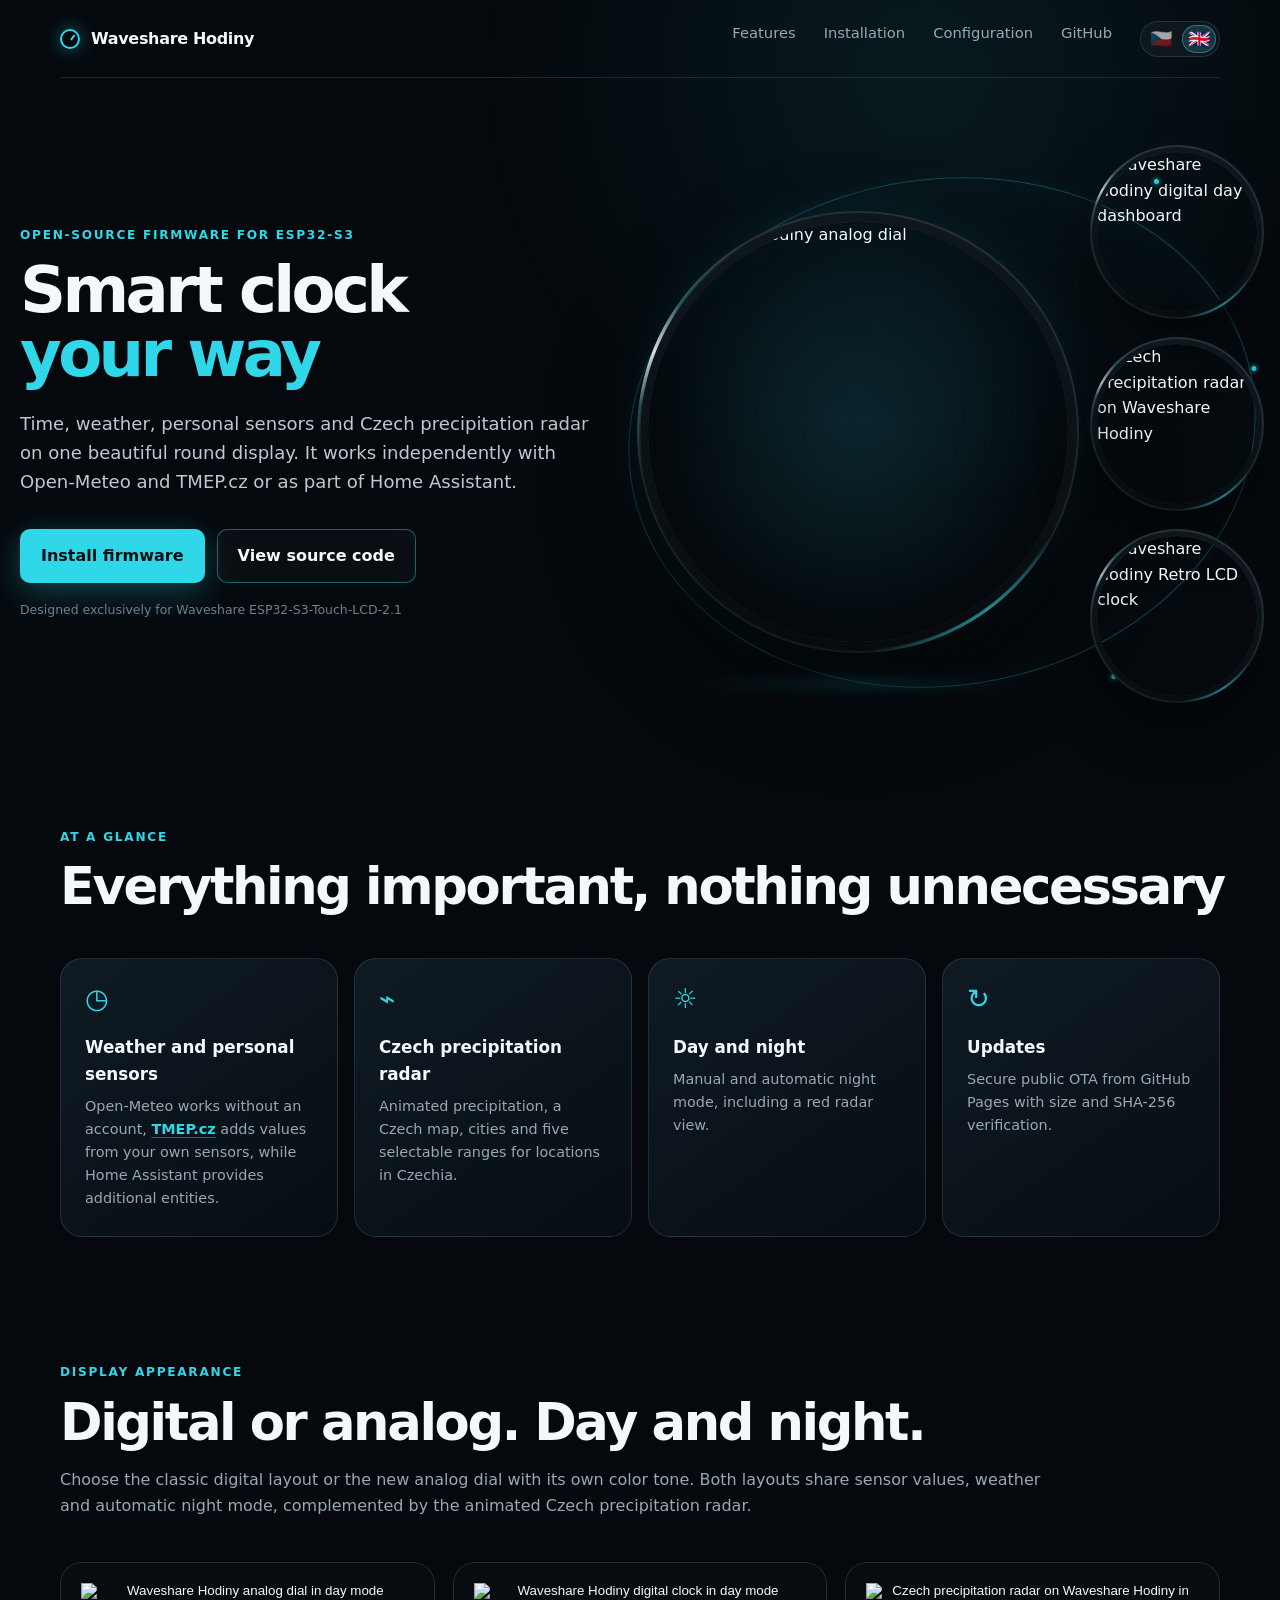
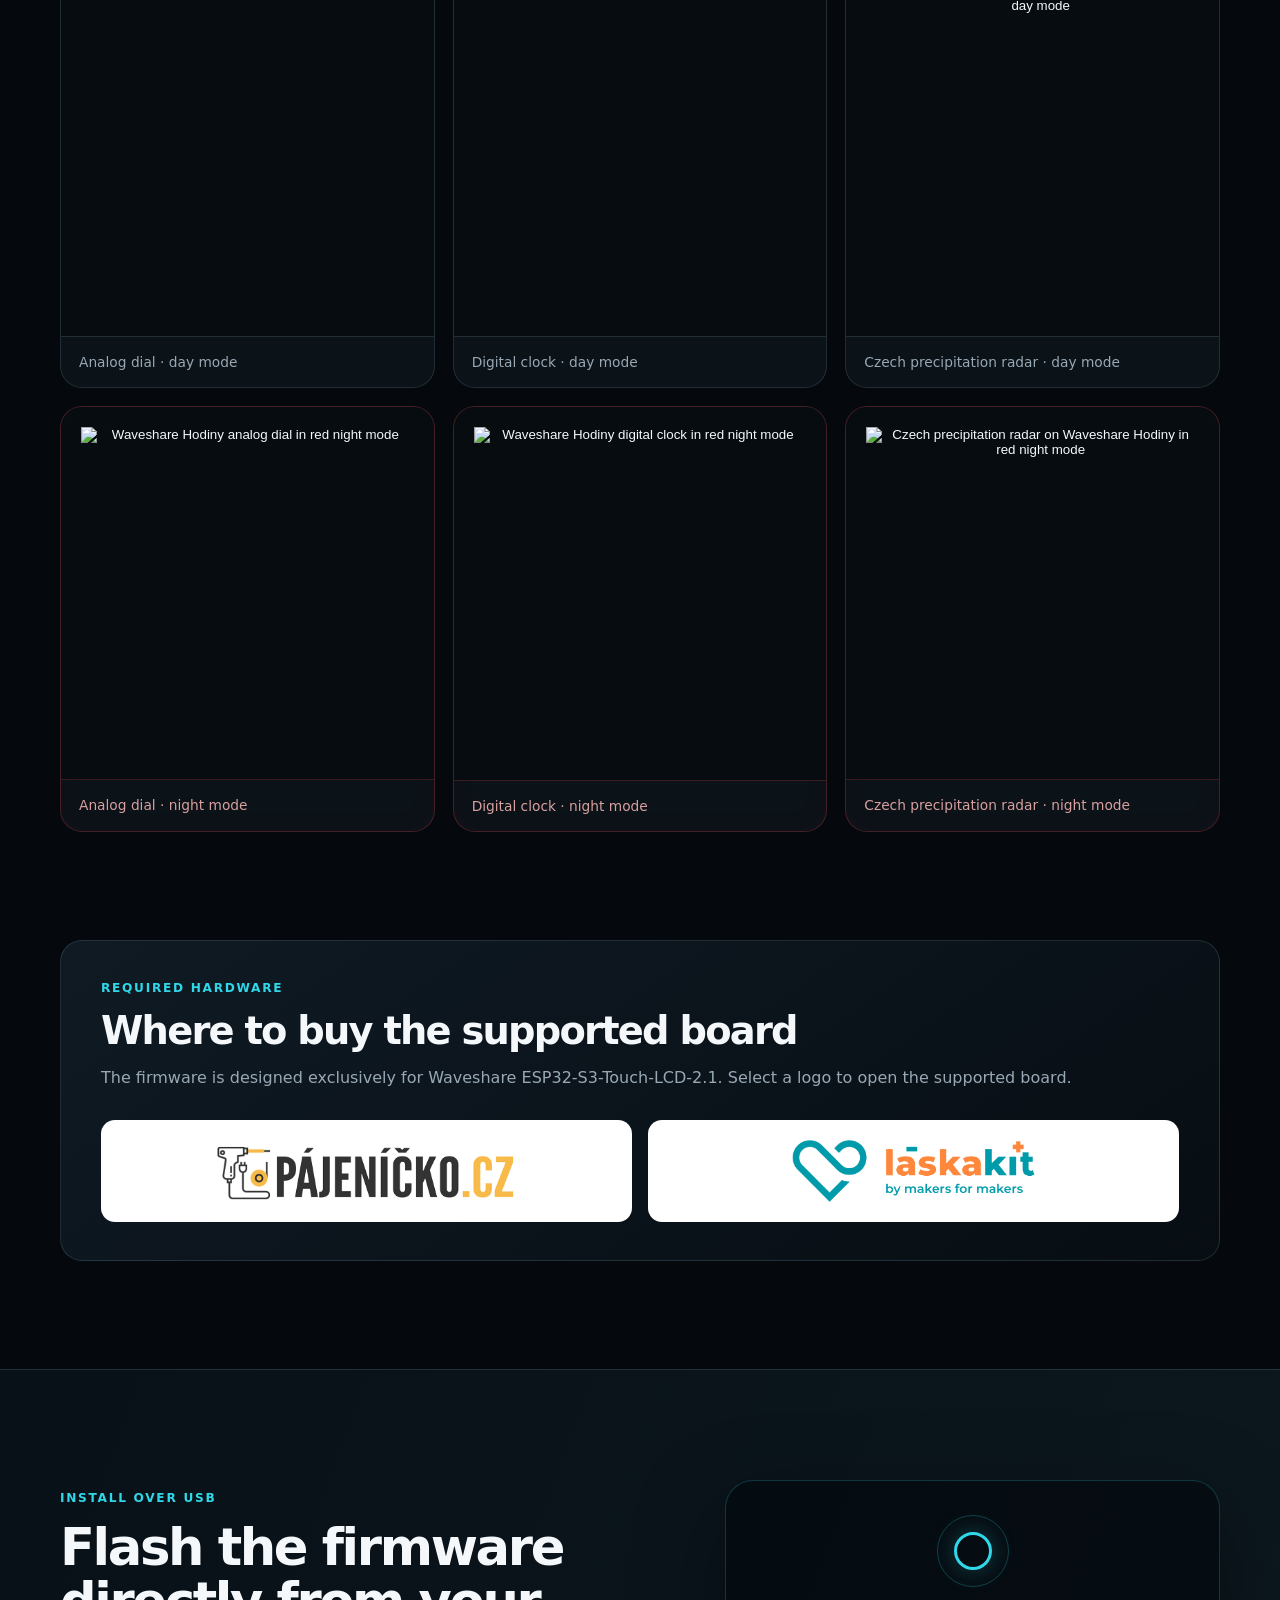
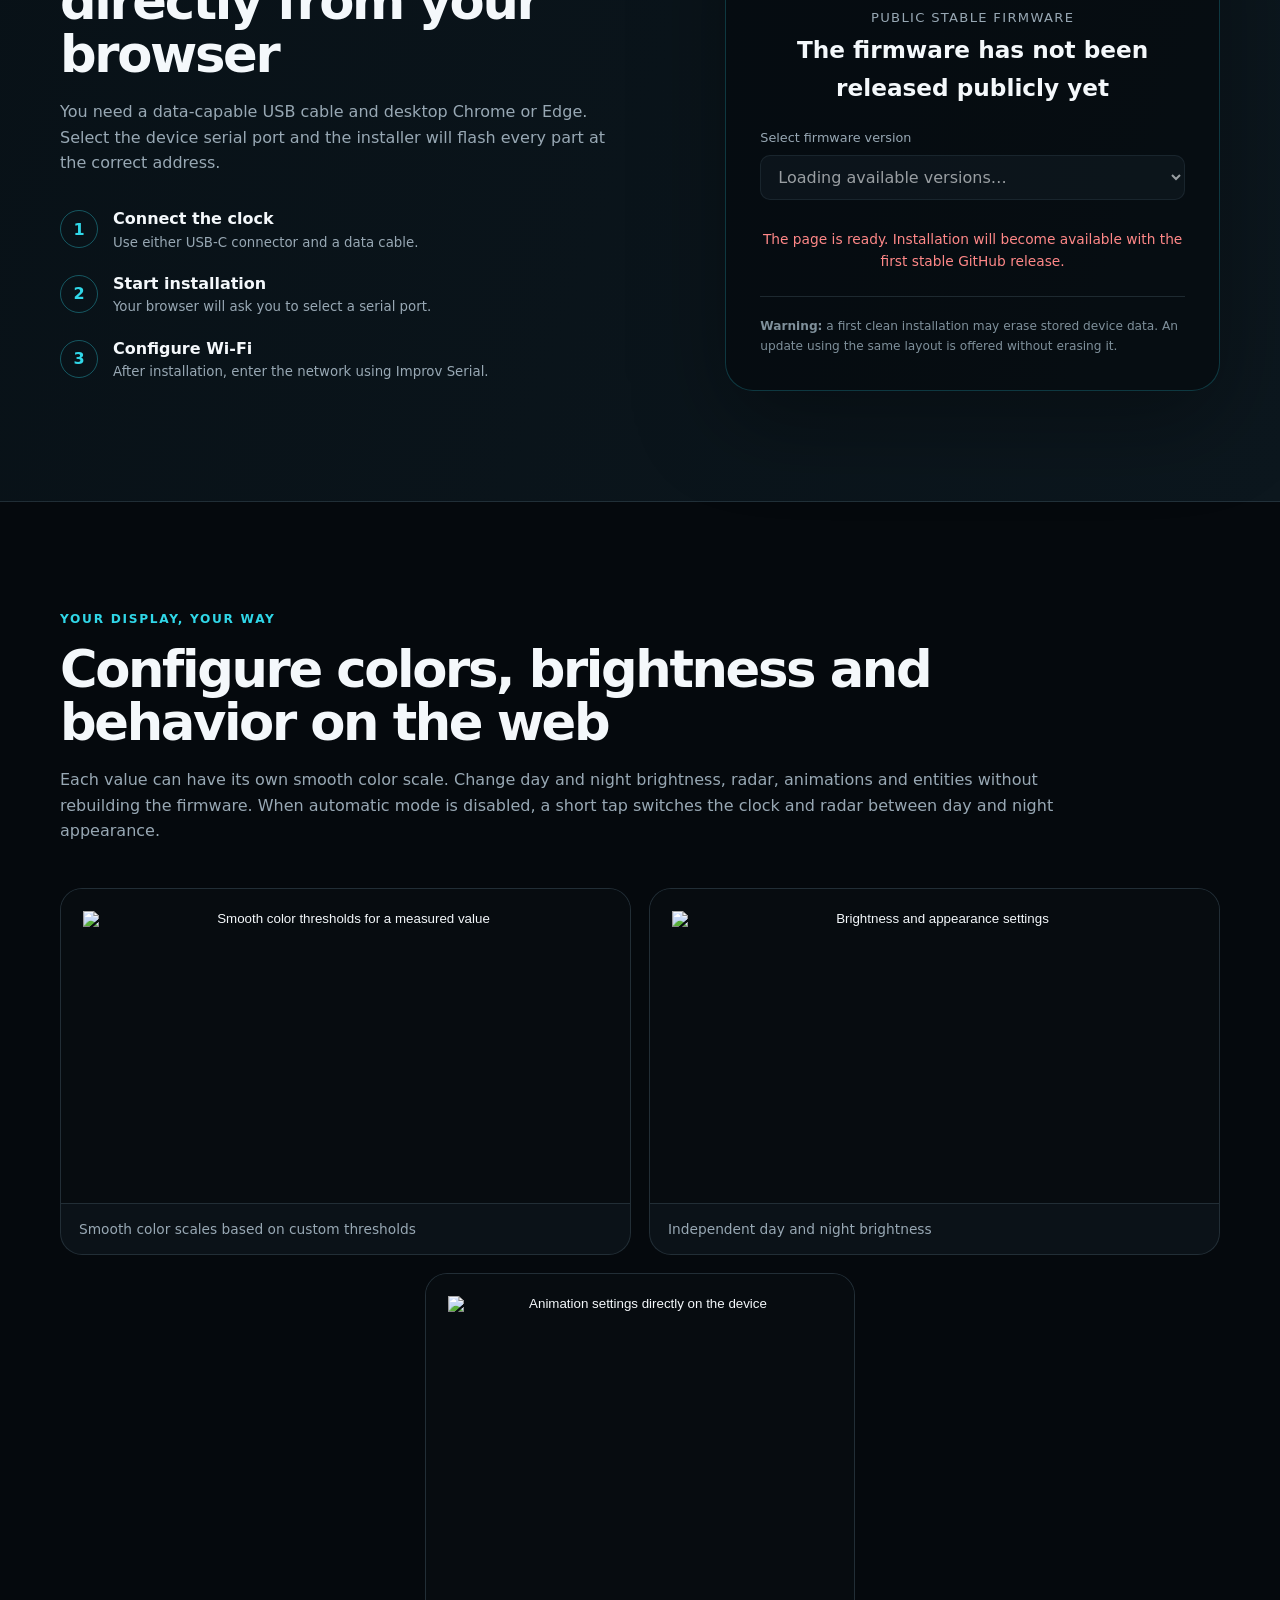
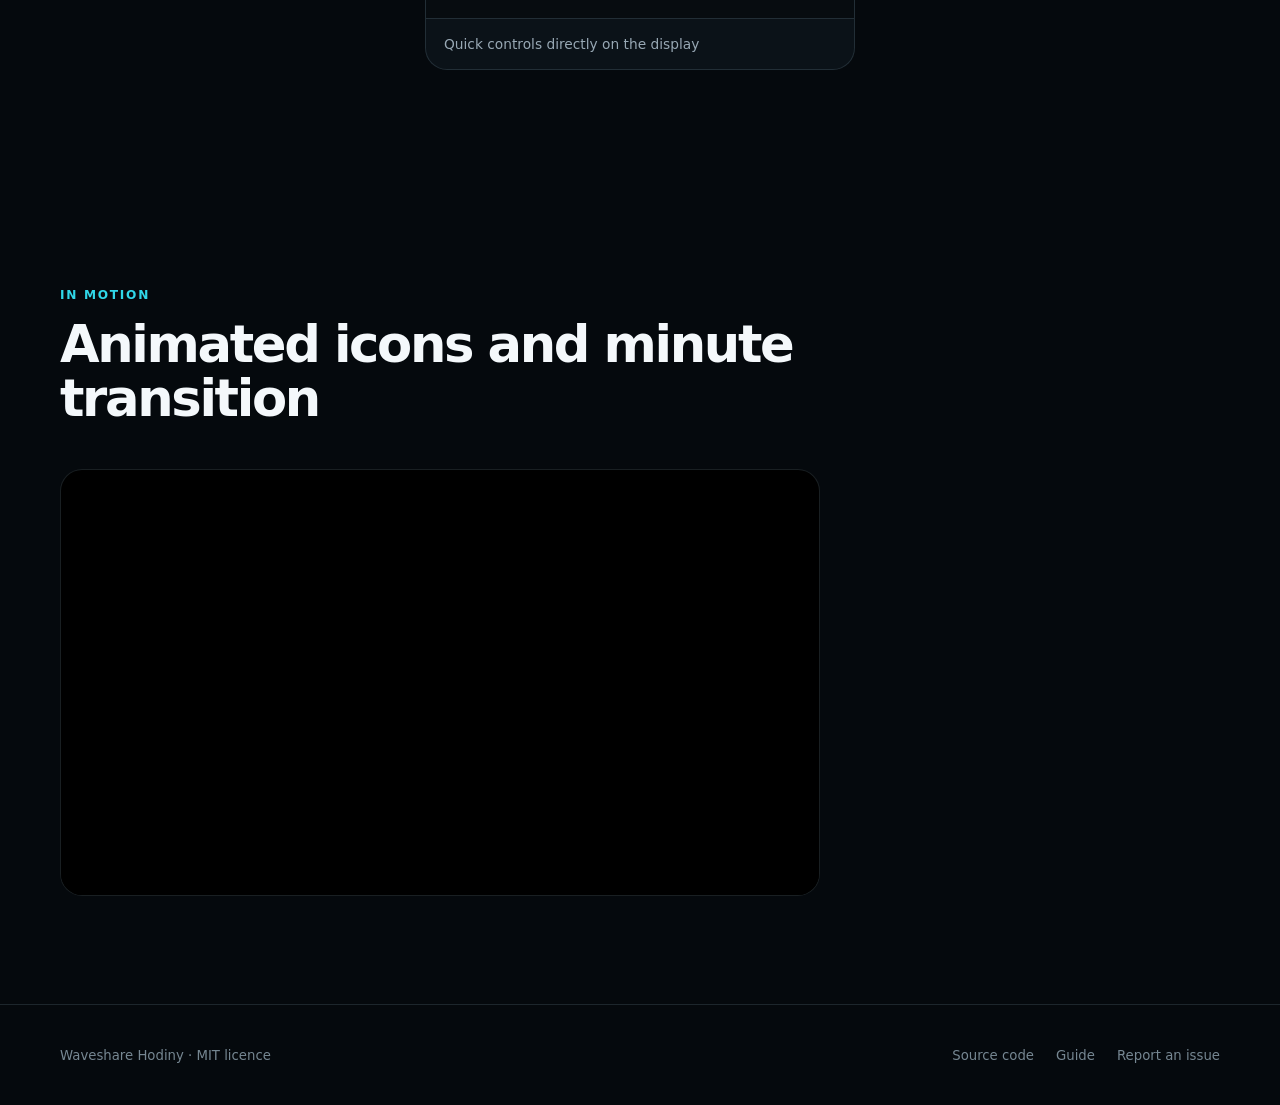
==== commit 2e3b5282: "Restore radar to Pages hero lineup" ====
--- a/docs/index.html
+++ b/docs/index.html
@@ -6,9 +6,9 @@
     <meta name="theme-color" content="#05090d">
     <meta name="description" content="Waveshare Hodiny – chytré hodiny s Open-Meteo, TMEP.cz, Home Assistantem a meteoradarem ČHMÚ pro kulatý dotykový displej.">
     <title>Waveshare Hodiny – Chytré hodiny podle vás</title>
-    <link rel="stylesheet" href="styles.css?v=acd7b9cdcff8">
+    <link rel="stylesheet" href="styles.css?v=8652a07337a6">
     <script type="module" src="vendor/esp-web-tools/install-button.js"></script>
-    <script type="module" src="app.js?v=074c99fda80b"></script>
+    <script type="module" src="app.js?v=1f7b4ea9fed7"></script>
   </head>
   <body>
     <header class="site-header">
@@ -40,7 +40,7 @@
           </div>
           <p class="hardware-note">Určeno výhradně pro Waveshare ESP32-S3-Touch-LCD-2.1</p>
         </div>
-        <div class="device-stage" aria-label="Analogový, digitální a Retro LCD vzhled hodin">
+        <div class="device-stage" aria-label="Analogový, digitální a Retro LCD vzhled hodin s meteoradarem">
           <figure class="device device-analog">
             <img src="screenshots/dashboard-analog.png" alt="Analogový ciferník Waveshare Hodiny">
             <figcaption>Analogový ciferník</figcaption>
@@ -48,6 +48,10 @@
           <figure class="device device-digital-day">
             <img src="screenshots/dashboard.png" alt="Denní digitální dashboard Waveshare Hodiny">
             <figcaption>Digitální</figcaption>
+          </figure>
+          <figure class="device device-radar">
+            <img src="screenshots/dashboard-radar.png" alt="Meteoradar ČHMÚ na displeji Waveshare Hodiny">
+            <figcaption>Meteoradar</figcaption>
           </figure>
           <figure class="device device-retro">
             <img src="screenshots/dashboard-retro-lcd.png" alt="Retro LCD ciferník Waveshare Hodiny">
--- a/docs/styles.css
+++ b/docs/styles.css
@@ -55,6 +55,7 @@
 .device-analog::before { top: -11px; left: -11px; width: calc(var(--device-size) + 22px); height: calc(var(--device-size) + 22px); background: conic-gradient(from 205deg, transparent 0 15%, rgba(125,238,255,.17) 20%, rgba(255,255,255,.82) 24%, rgba(85,225,248,.22) 28%, transparent 35% 76%, rgba(48,215,232,.55) 83%, transparent 92%); -webkit-mask: radial-gradient(farthest-side, transparent calc(100% - 4px), #000 calc(100% - 3px)); mask: radial-gradient(farthest-side, transparent calc(100% - 4px), #000 calc(100% - 3px)); filter: drop-shadow(0 0 10px rgba(48,215,232,.3)); }
 .device-analog::after { content: ""; position: absolute; top: calc(var(--device-size) + 25px); left: 10%; z-index: -1; width: 80%; height: 34px; border-radius: 50%; background: radial-gradient(ellipse, rgba(87,226,248,.22) 0%, rgba(48,215,232,.1) 34%, transparent 72%); filter: blur(9px); transform: scaleY(.58); pointer-events: none; }
 .device-digital-day { top: -2px; right: 3px; z-index: 2; animation: hero-float-satellite 7s ease-in-out infinite; }
+.device-radar { top: 190px; right: 3px; z-index: 2; animation: hero-float-satellite 7s ease-in-out -2.3s infinite; }
 .device-retro { top: 382px; right: 3px; z-index: 2; animation: hero-float-satellite 7s ease-in-out -4.6s infinite; }
 @keyframes hero-float-main { 0%, 100% { translate: 0 0; } 50% { translate: 0 -7px; } }
 @keyframes hero-float-satellite { 0%, 100% { translate: 0 0; } 50% { translate: 0 -5px; } }
@@ -164,6 +165,7 @@
   .device { --device-size: min(25vw, 94px); }
   .device img { box-shadow: 0 16px 36px rgba(0,0,0,.68), 0 0 0 4px #111a20, 0 0 0 6px #2a363d; }
   .device-digital-day { top: auto; right: auto; bottom: 0; left: 2px; }
+  .device-radar { top: auto; right: auto; bottom: 0; left: 50%; transform: translateX(-50%); }
   .device-retro { top: auto; right: 2px; bottom: 0; }
   .feature-grid, .showcase-grid, .clock-gallery { grid-template-columns: 1fr; }
   .hardware-section { padding-bottom: 76px; }
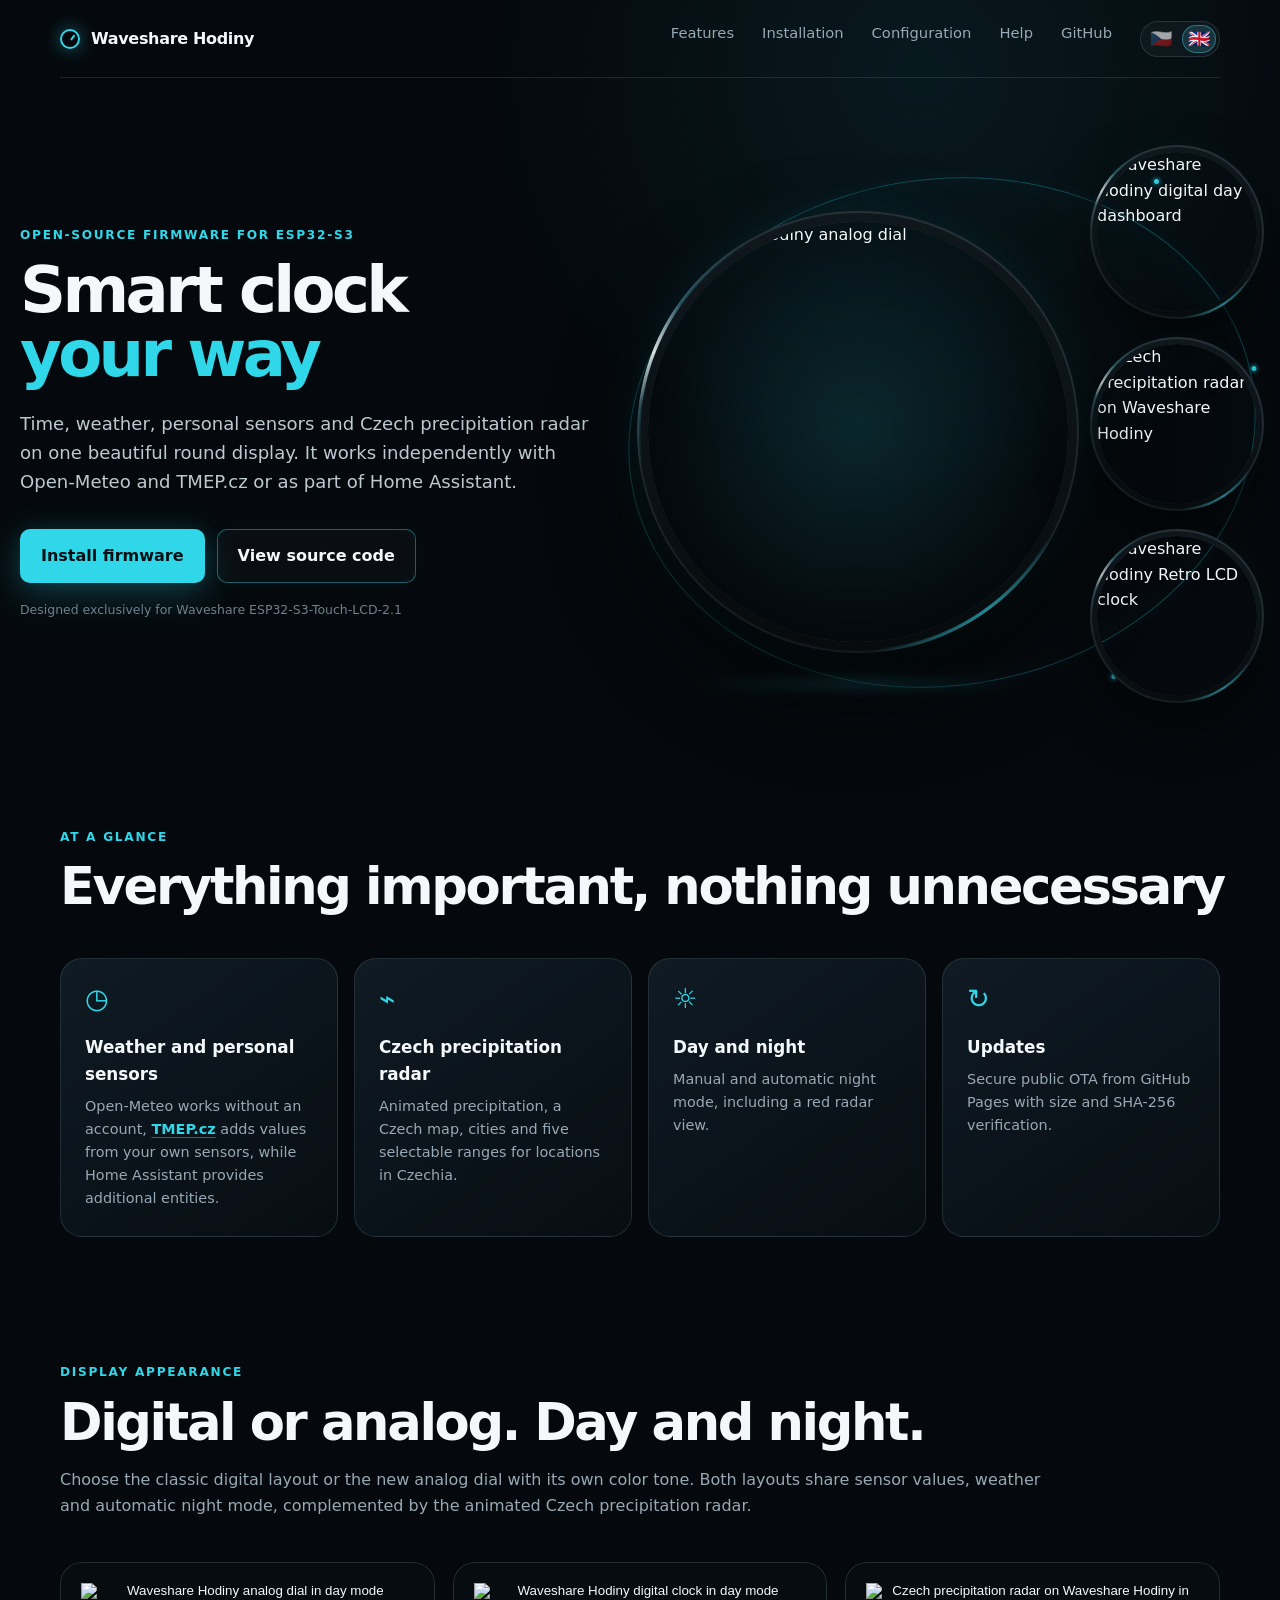
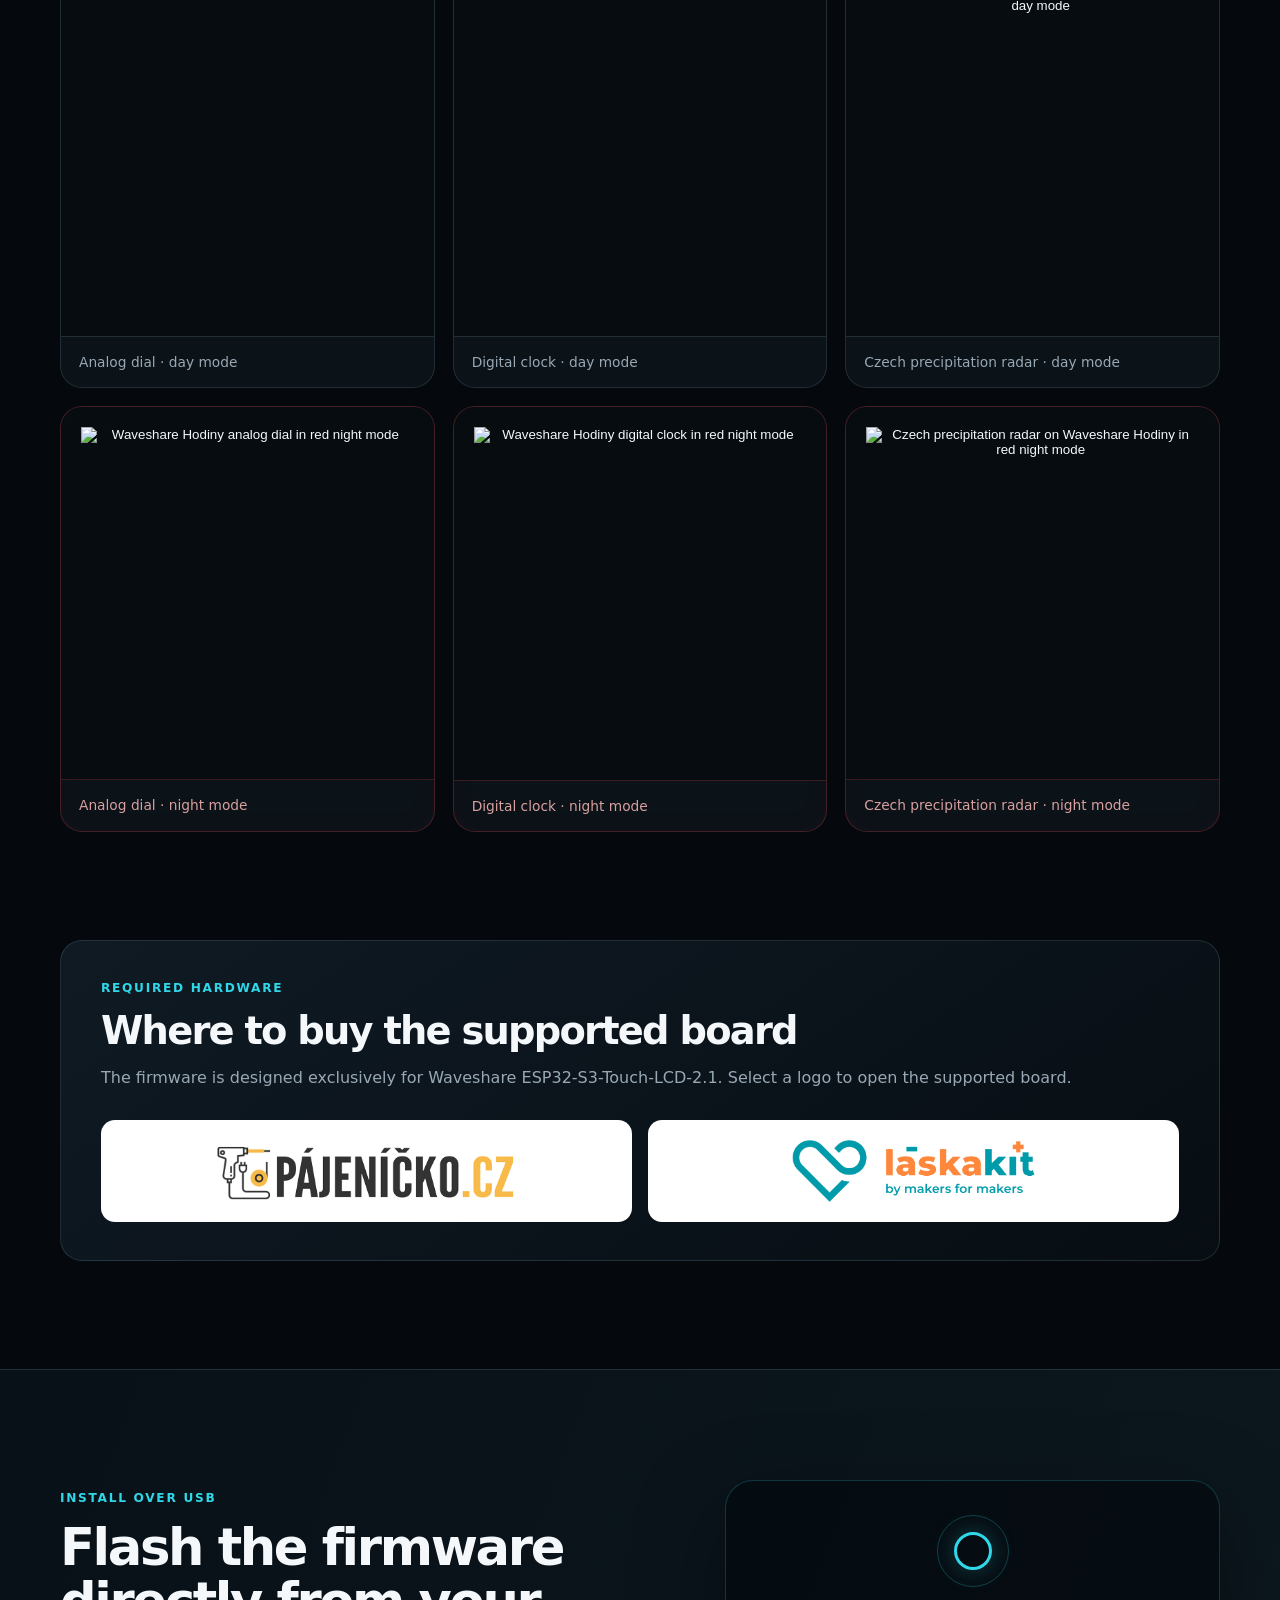
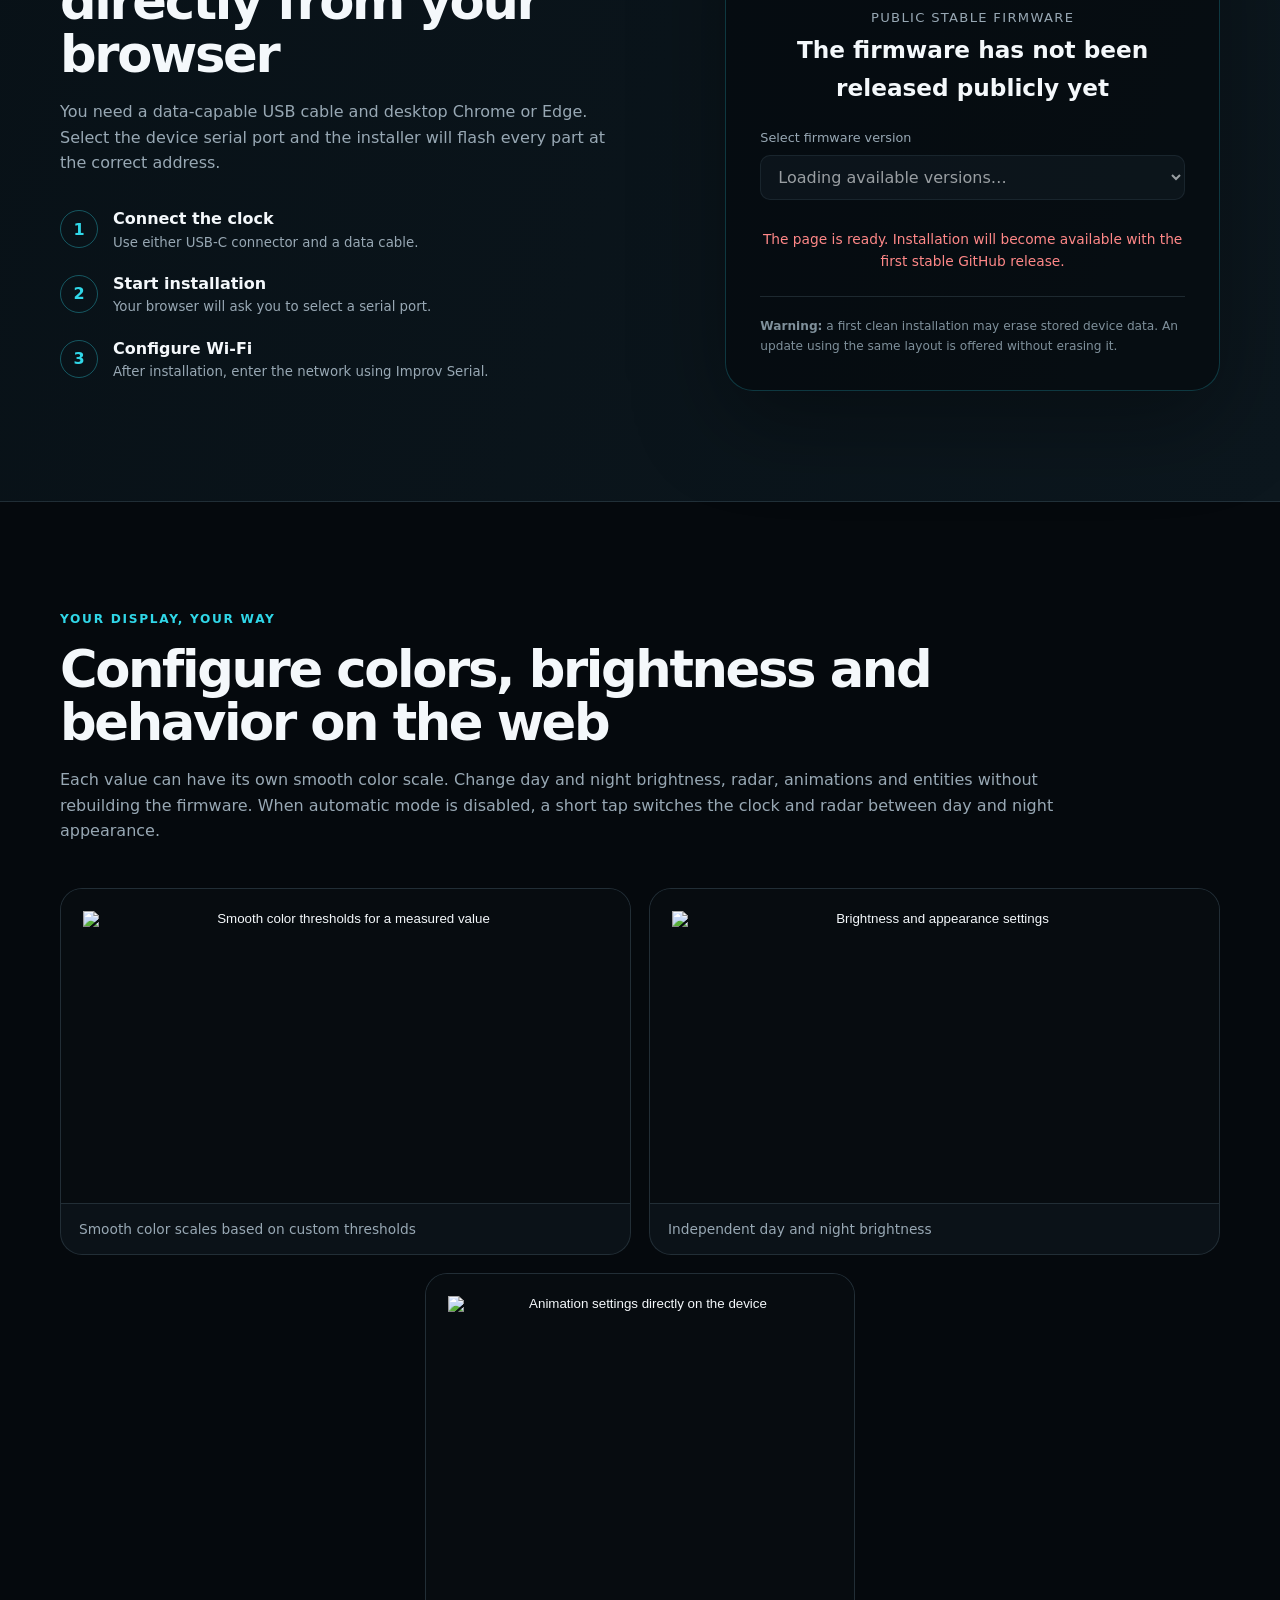
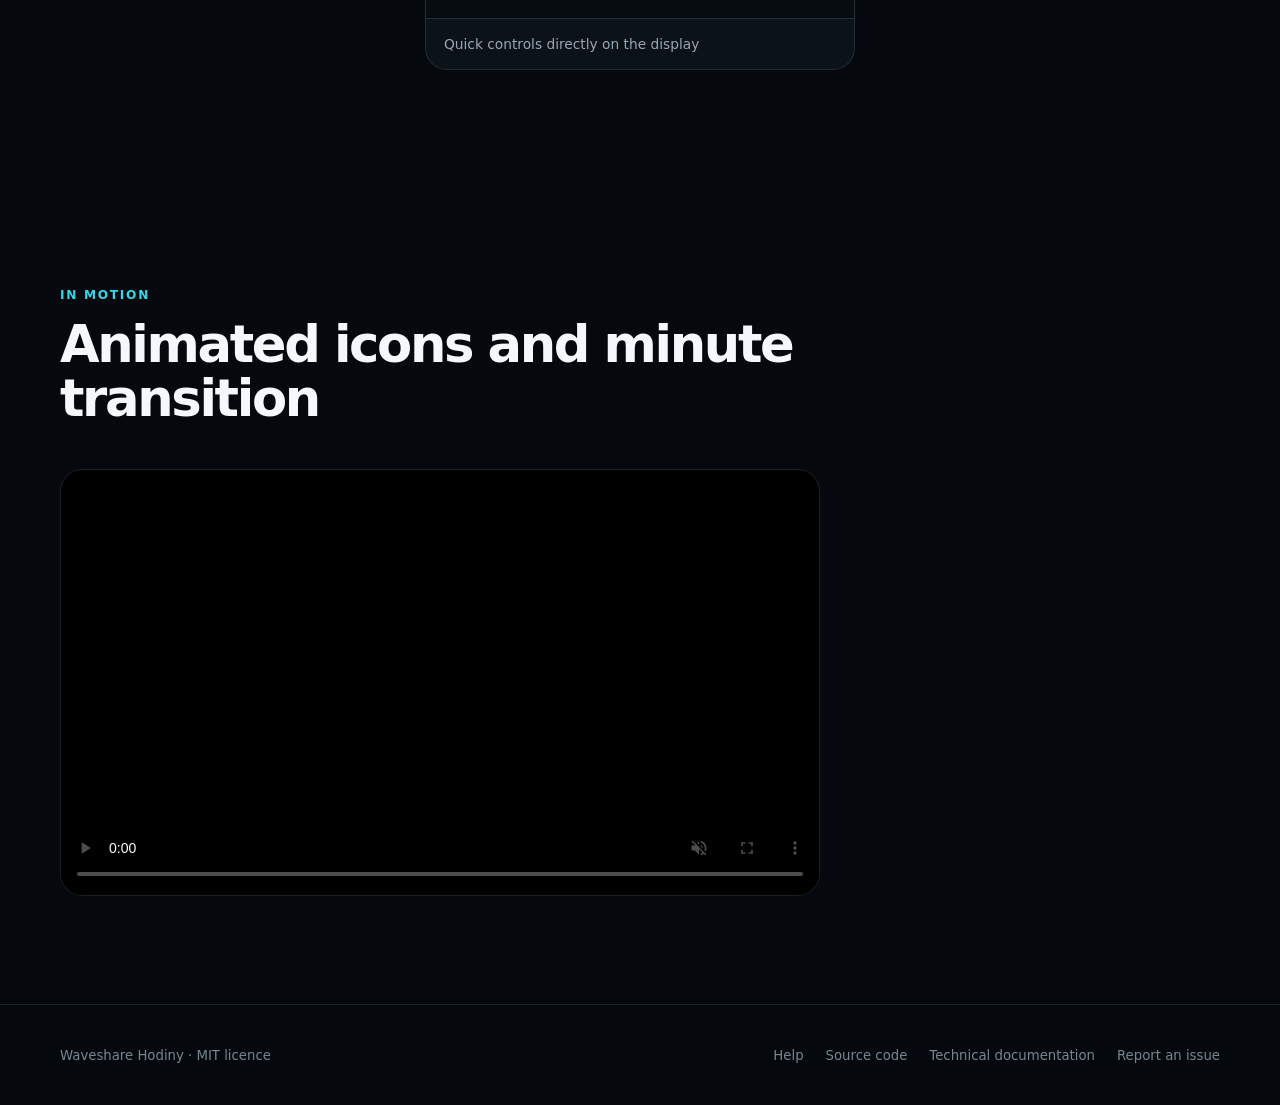
==== commit c7893115: "Reorganize documentation and add user help" ====
--- a/docs/index.html
+++ b/docs/index.html
@@ -6,9 +6,9 @@
     <meta name="theme-color" content="#05090d">
     <meta name="description" content="Waveshare Hodiny – chytré hodiny s Open-Meteo, TMEP.cz, Home Assistantem a meteoradarem ČHMÚ pro kulatý dotykový displej.">
     <title>Waveshare Hodiny – Chytré hodiny podle vás</title>
-    <link rel="stylesheet" href="styles.css?v=8652a07337a6">
+    <link rel="stylesheet" href="styles.css?v=b205ed302343">
     <script type="module" src="vendor/esp-web-tools/install-button.js"></script>
-    <script type="module" src="app.js?v=1f7b4ea9fed7"></script>
+    <script type="module" src="app.js?v=9b54b5354450"></script>
   </head>
   <body>
     <header class="site-header">
@@ -20,6 +20,7 @@
         <a href="#funkce">Funkce</a>
         <a href="#instalace">Instalace</a>
         <a href="#nastaveni">Nastavení</a>
+        <a class="nav-help" href="help.html">Nápověda</a>
         <a href="https://github.com/CooLajz/waveshare-hodiny">GitHub</a>
         <span class="language-switch" role="group" aria-label="Jazyk stránky">
           <button type="button" data-language="cs" aria-label="Česky" title="Česky">🇨🇿</button>
@@ -226,7 +227,7 @@
     <footer>
       <div class="section-shell footer-inner">
         <span>Waveshare Hodiny · MIT licence</span>
-        <div><a href="https://github.com/CooLajz/waveshare-hodiny">Zdrojový kód</a><a href="https://github.com/CooLajz/waveshare-hodiny/blob/main/README.md">Návod</a><a href="https://github.com/CooLajz/waveshare-hodiny/issues">Nahlásit problém</a></div>
+        <div><a href="help.html">Nápověda</a><a href="https://github.com/CooLajz/waveshare-hodiny">Zdrojový kód</a><a href="https://github.com/CooLajz/waveshare-hodiny/blob/main/README.md">Technická dokumentace</a><a href="https://github.com/CooLajz/waveshare-hodiny/issues">Nahlásit problém</a></div>
       </div>
     </footer>
   </body>
--- a/docs/styles.css
+++ b/docs/styles.css
@@ -139,7 +139,7 @@
 
 @media (max-width: 900px) {
   nav { gap: 12px; }
-  nav > a { display: none; }
+  nav > a:not(.nav-help) { display: none; }
   .hero, .installer-layout { grid-template-columns: 1fr; }
   .hero { width: min(100% - 40px, 1160px); padding-top: 56px; }
   .device-stage { min-height: 550px; max-width: 560px; width: 100%; margin: auto; }
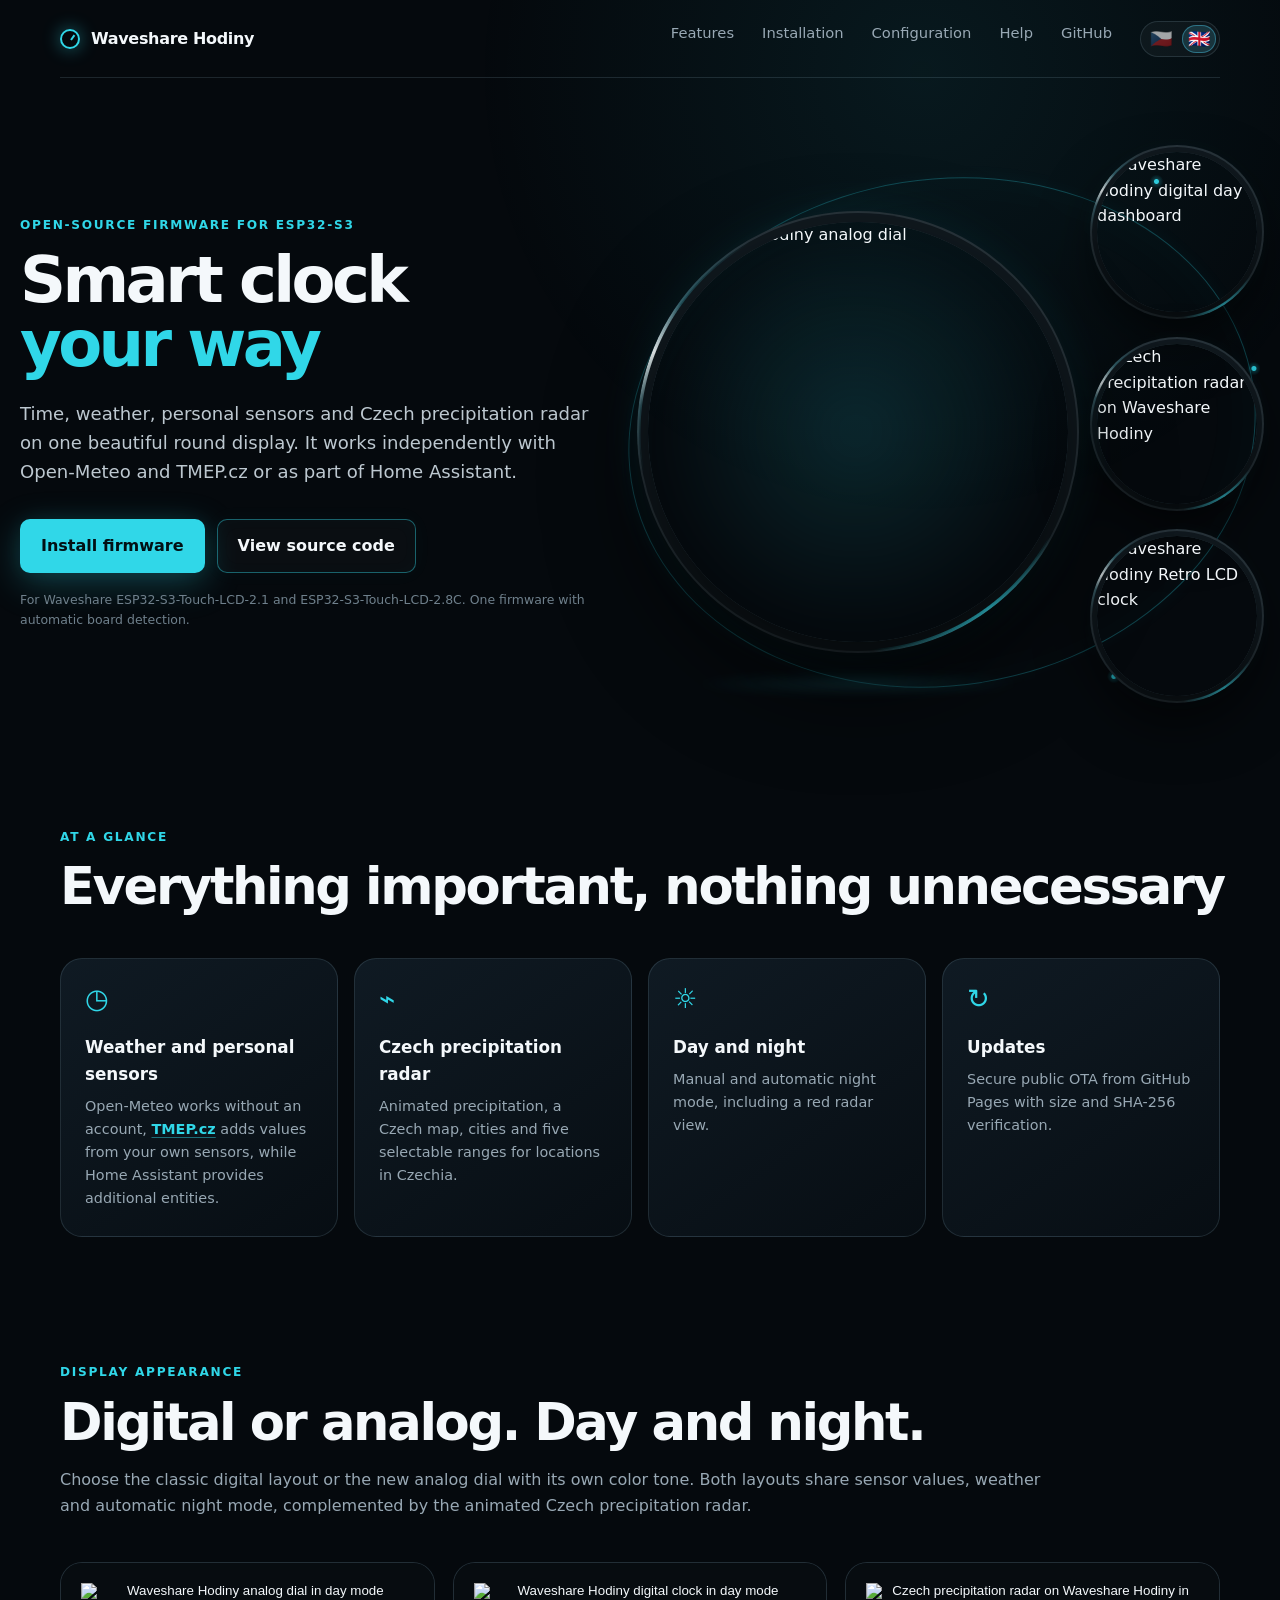
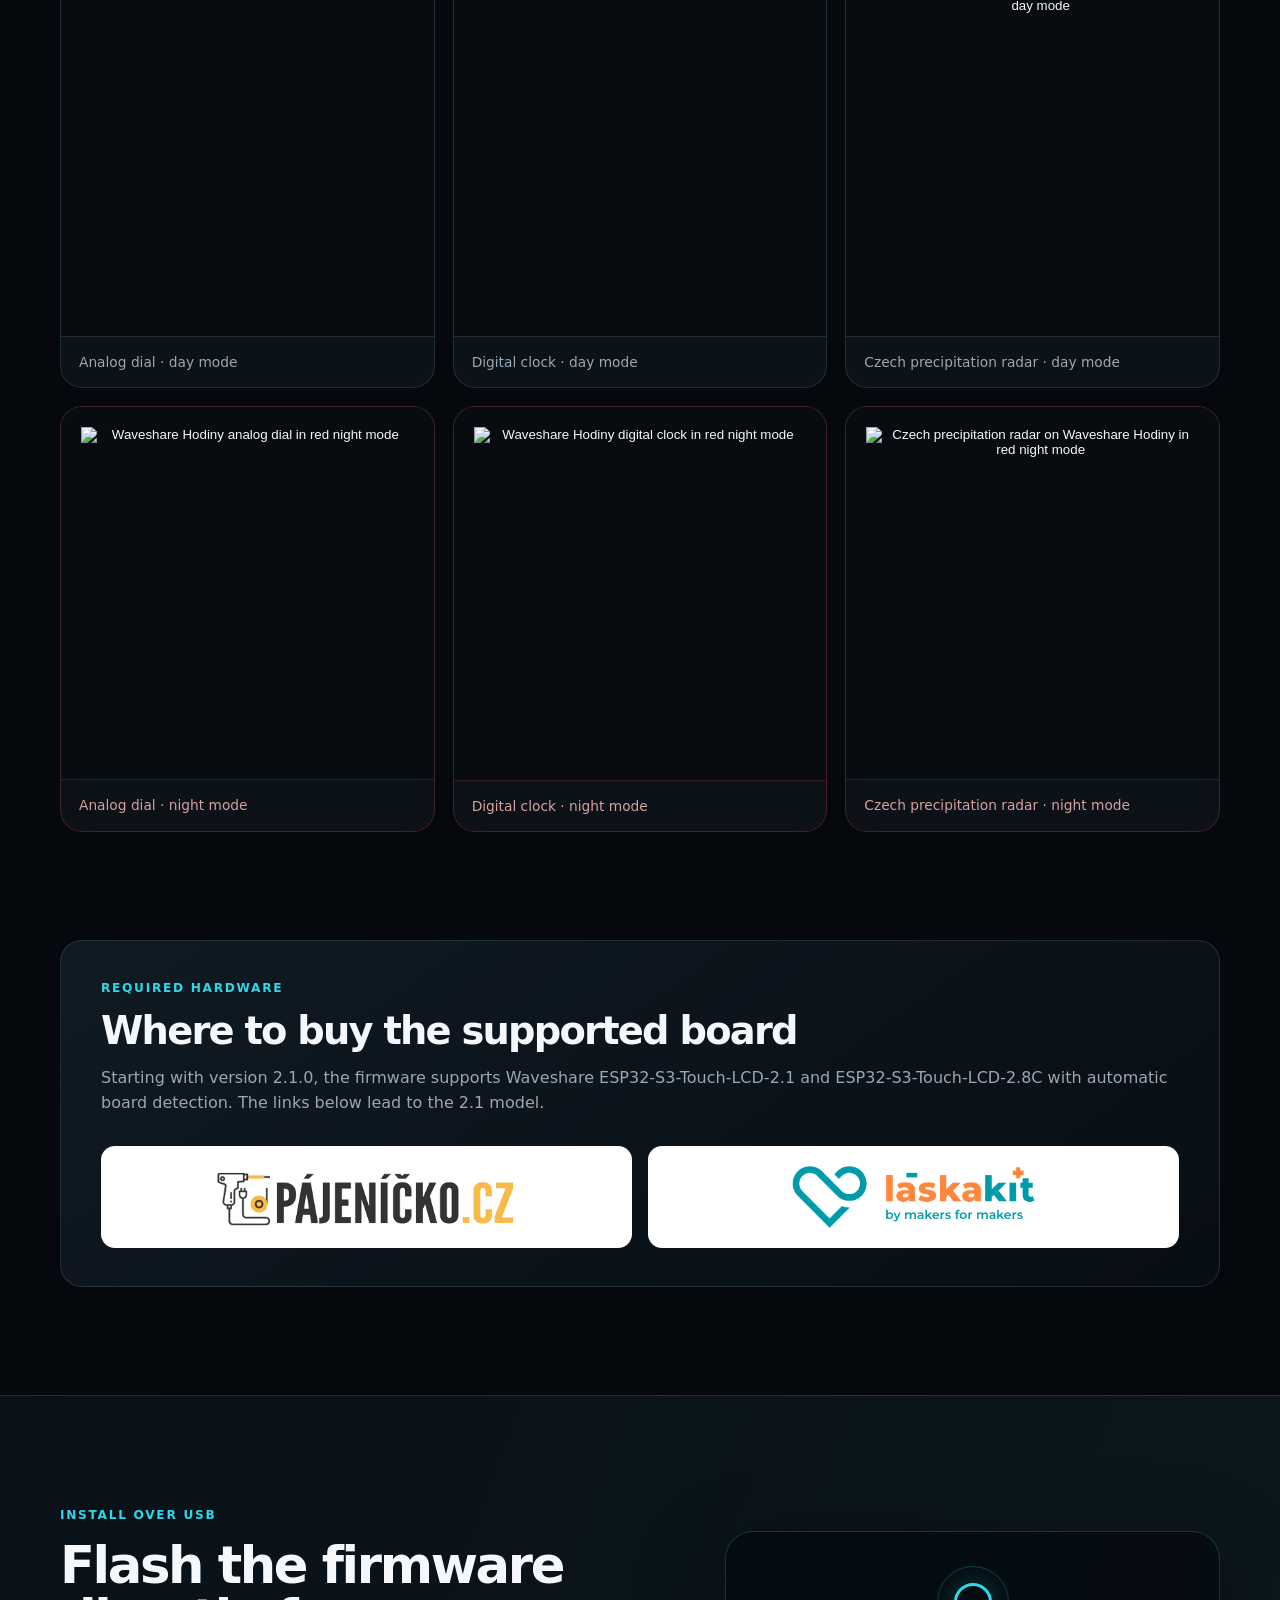
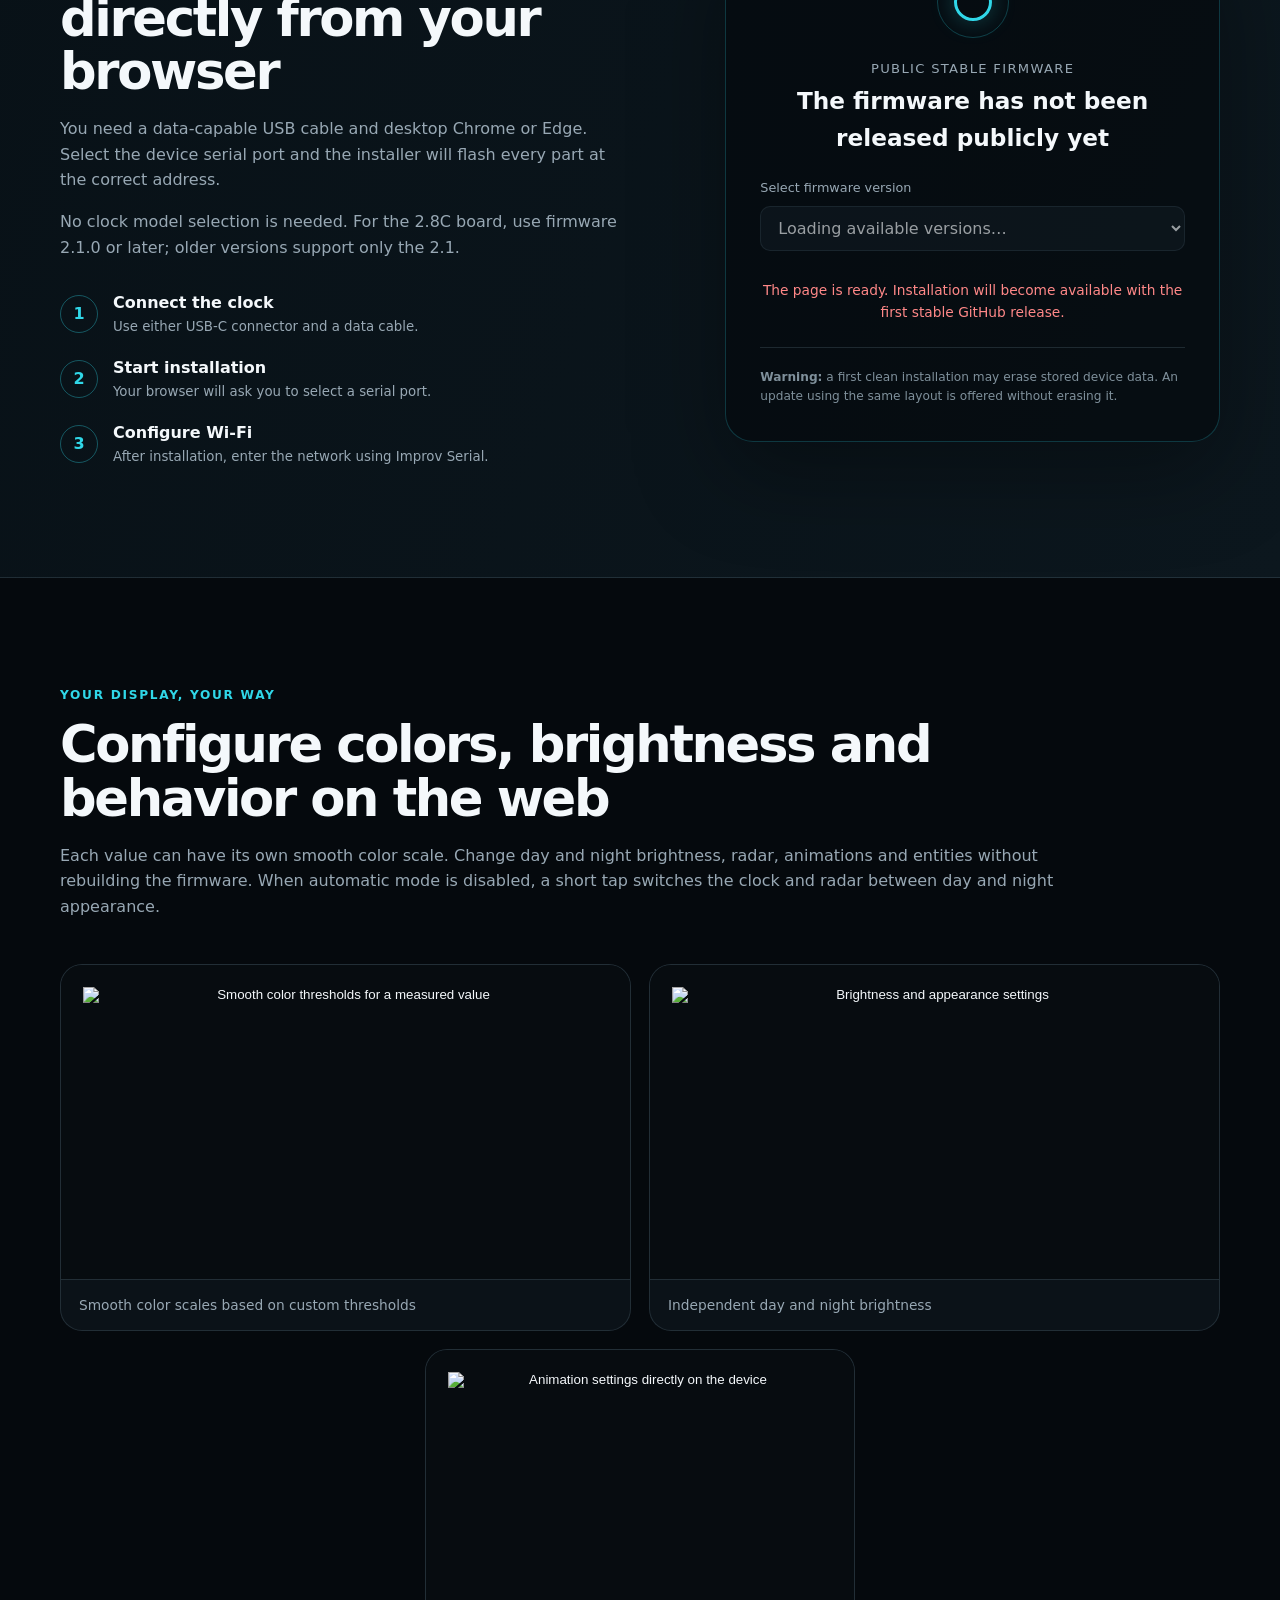
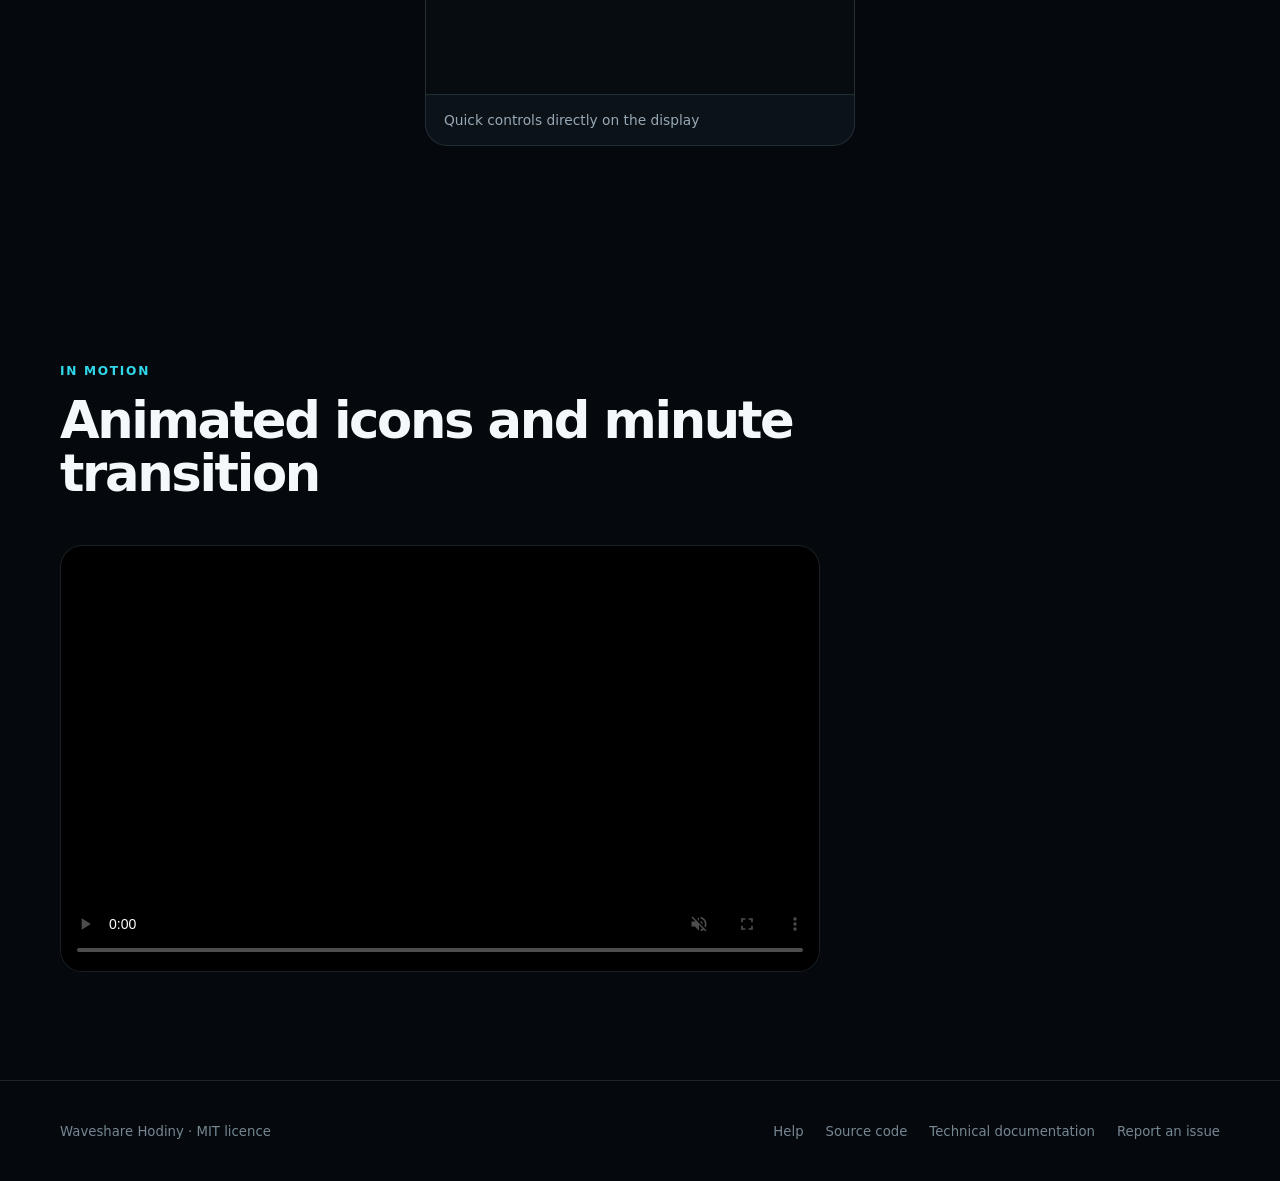
==== commit bb87702e: "Support 2.1 and 2.8C clocks in one firmware Detect CST820 and GT911 automatically and select the mat" ====
--- a/docs/index.html
+++ b/docs/index.html
@@ -4,11 +4,11 @@
     <meta charset="utf-8">
     <meta name="viewport" content="width=device-width, initial-scale=1">
     <meta name="theme-color" content="#05090d">
-    <meta name="description" content="Waveshare Hodiny – chytré hodiny s Open-Meteo, TMEP.cz, Home Assistantem a meteoradarem ČHMÚ pro kulatý dotykový displej.">
+    <meta name="description" content="Waveshare Hodiny – chytré hodiny pro Waveshare ESP32-S3-Touch-LCD-2.1 a 2.8C. Jeden firmware s automatickým rozpoznáním desky, počasím, senzory a meteoradarem.">
     <title>Waveshare Hodiny – Chytré hodiny podle vás</title>
     <link rel="stylesheet" href="styles.css?v=b205ed302343">
     <script type="module" src="vendor/esp-web-tools/install-button.js"></script>
-    <script type="module" src="app.js?v=9b54b5354450"></script>
+    <script type="module" src="app.js?v=d6fb10d2b45f"></script>
   </head>
   <body>
     <header class="site-header">
@@ -39,7 +39,7 @@
             <a class="button button-primary" href="#instalace">Nainstalovat firmware</a>
             <a class="button button-secondary" href="https://github.com/CooLajz/waveshare-hodiny">Prohlédnout si zdrojový kód</a>
           </div>
-          <p class="hardware-note">Určeno výhradně pro Waveshare ESP32-S3-Touch-LCD-2.1</p>
+          <p class="hardware-note">Pro Waveshare ESP32-S3-Touch-LCD-2.1 a ESP32-S3-Touch-LCD-2.8C. Jeden firmware, automatické rozpoznání desky.</p>
         </div>
         <div class="device-stage" aria-label="Analogový, digitální a Retro LCD vzhled hodin s meteoradarem">
           <figure class="device device-analog">
@@ -131,7 +131,7 @@
           <div>
             <p class="eyebrow">Potřebný hardware</p>
             <h2>Kde koupit podporovanou desku</h2>
-            <p>Firmware je určený výhradně pro Waveshare ESP32-S3-Touch-LCD-2.1. Kliknutím na logo přejdete přímo k podporované desce.</p>
+            <p>Od verze 2.1.0 firmware podporuje Waveshare ESP32-S3-Touch-LCD-2.1 i ESP32-S3-Touch-LCD-2.8C a desku automaticky rozpozná. Odkazy níže vedou k modelu 2.1.</p>
           </div>
           <div class="hardware-links">
             <a class="retailer-logo" href="https://pajenicko.cz/waveshare-esp32-s3-touch-lcd-2.1-s-kulatym-ips-lcd-dotykovym-displejem" target="_blank" rel="noopener noreferrer" aria-label="Koupit podporovanou desku na Pájeníčko.cz">
@@ -150,6 +150,7 @@
             <p class="eyebrow">Instalace přes USB</p>
             <h2>Firmware nahrajete přímo z prohlížeče</h2>
             <p>Potřebujete datový USB kabel a Chrome nebo Edge na počítači. Vyberte sériový port zařízení a instalátor nahraje všechny části na správné adresy.</p>
+            <p>Model hodin nemusíte vybírat. Pro desku 2.8C použijte firmware 2.1.0 nebo novější; starší verze jsou určené pouze pro 2.1.</p>
             <ol class="steps">
               <li><span>1</span><div><strong>Připojte hodiny</strong><small>Použijte jeden z USB-C konektorů a datový kabel.</small></div></li>
               <li><span>2</span><div><strong>Spusťte instalaci</strong><small>Prohlížeč Vás požádá o výběr sériového portu.</small></div></li>
